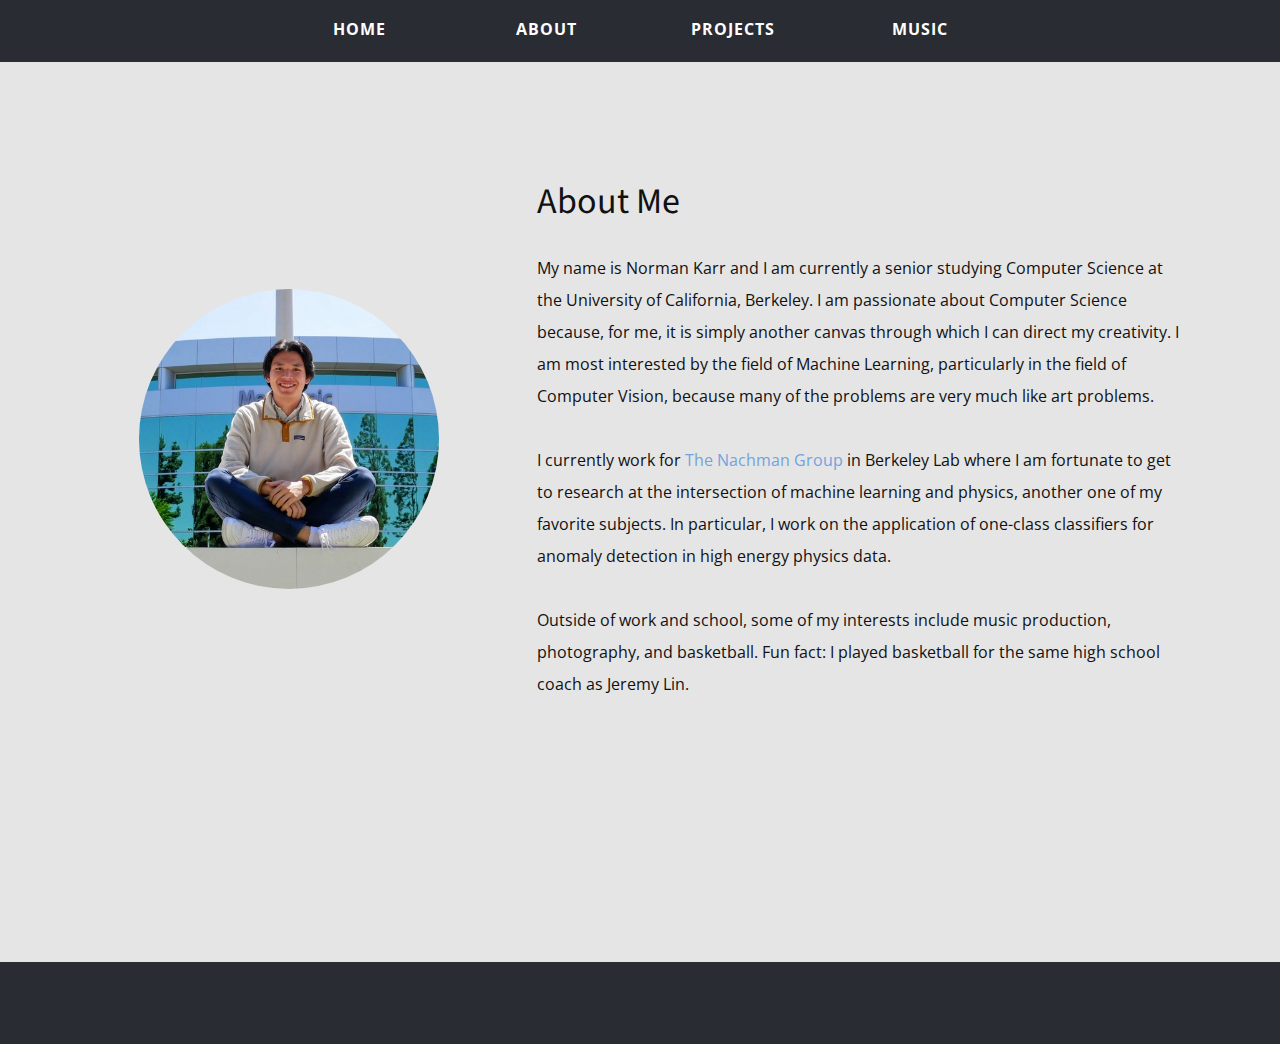
==== About.html @ 9c426d92 "moved about to a different page" ====
<!DOCTYPE html>
<html style="font-size: 16px;">
  <head>
    <meta name="viewport" content="width=device-width, initial-scale=1.0">
    <meta charset="utf-8">
    <meta name="keywords" content="">
    <meta name="description" content="">
    <meta name="page_type" content="np-template-header-footer-from-plugin">
    <title>About</title>
    <link rel="stylesheet" href="nicepage.css" media="screen">
<link rel="stylesheet" href="About.css" media="screen">
    <script class="u-script" type="text/javascript" src="jquery.js" defer=""></script>
    <script class="u-script" type="text/javascript" src="nicepage.js" defer=""></script>
    <meta name="generator" content="Nicepage 3.24.3, nicepage.com">
    <link id="u-theme-google-font" rel="stylesheet" href="https://fonts.googleapis.com/css?family=Source+Sans+Pro:200,200i,300,300i,400,400i,600,600i,700,700i,900,900i|Open+Sans:300,300i,400,400i,600,600i,700,700i,800,800i">
    
    
    <script type="application/ld+json">{
		"@context": "http://schema.org",
		"@type": "Organization",
		"name": "Site2"
}</script>
    <meta name="theme-color" content="#73a3de">
    <meta property="og:title" content="About">
    <meta property="og:description" content="">
    <meta property="og:type" content="website">
  </head>
  <body class="u-body"><header class="u-clearfix u-header u-palette-2-dark-3 u-sticky u-sticky-0620 u-header" id="sec-6b2a"><div class="u-align-left u-clearfix u-sheet u-valign-middle u-sheet-1">
        <div class="u-list u-list-1">
          <div class="u-repeater u-repeater-1">
            <div class="u-container-style u-custom-item u-list-item u-repeater-item">
              <div class="u-container-layout u-similar-container u-container-layout-1">
                <a href="../" data-page-id="56005958" class="u-border-none u-btn u-button-style u-custom-item u-hover-palette-2-dark-2 u-palette-2-dark-3 u-btn-1">Home</a>
              </div>
            </div>
            <div class="u-container-style u-custom-item u-list-item u-repeater-item">
              <div class="u-container-layout u-similar-container u-container-layout-2">
                <a href="About" data-page-id="15040500" class="u-border-none u-btn u-button-style u-custom-item u-hover-palette-2-dark-2 u-palette-2-dark-3 u-btn-2">About</a>
              </div>
            </div>
            <div class="u-container-style u-custom-item u-list-item u-repeater-item">
              <div class="u-container-layout u-similar-container u-container-layout-3">
                <a href="Projects" data-page-id="80072200" class="u-border-none u-btn u-button-style u-custom-item u-hover-palette-2-dark-2 u-palette-2-dark-3 u-btn-3">Projects</a>
              </div>
            </div>
            <div class="u-container-style u-custom-item u-list-item u-repeater-item">
              <div class="u-container-layout u-similar-container u-container-layout-4">
                <a href="Music" class="u-border-none u-btn u-button-style u-custom-item u-hover-palette-2-dark-2 u-palette-2-dark-3 u-btn-4">Music</a>
              </div>
            </div>
          </div>
        </div>
      </div></header> 
    <section class="u-clearfix u-grey-10 u-section-1" id="sec-dc16">
      <div class="u-clearfix u-sheet u-sheet-1">
        <div class="u-clearfix u-expanded-width u-gutter-0 u-layout-wrap u-layout-wrap-1">
          <div class="u-layout">
            <div class="u-layout-row">
              <div class="u-align-center u-container-style u-layout-cell u-left-cell u-size-23 u-layout-cell-1">
                <div class="u-container-layout u-valign-middle u-container-layout-1">
                  <div alt="" class="u-image u-image-circle u-image-1" src="" data-image-width="2878" data-image-height="865"></div>
                </div>
              </div>
              <div class="u-align-left u-container-style u-layout-cell u-right-cell u-size-37 u-layout-cell-2">
                <div class="u-container-layout u-valign-top-xs u-container-layout-2">
                  <h2 class="u-text u-text-default u-text-1">About Me</h2>
                  <p class="u-text u-text-2">My name is Norman Karr and I am currently a senior studying Computer Science at the University of California, Berkeley. I am passionate about Computer Science because, for me, it is simply another canvas through which I can direct my creativity. I am most interested by the field of Machine Learning, particularly in the field of Computer Vision, because many of the problems are very much like art problems.<br>
                    <br>I currently work for <a href="http://bnachman.web.cern.ch/bnachman/" class="u-active-none u-border-none u-btn u-button-link u-button-style u-hover-none u-none u-text-palette-1-base u-btn-1">The Nachman Group</a> in Berkeley Lab where I am fortunate to get to research at the intersection of machine learning and physics, another one of my favorite subjects. In particular, I work on the application of one-class classifiers for anomaly detection in high energy physics data.<br>
                    <br>Outside of work and school, some of my interests include music production, photography, and basketball. Fun fact: I played basketball for the same high school coach as Jeremy Lin.<br>
                  </p>
                </div>
              </div>
            </div>
          </div>
        </div>
      </div>
    </section>
    
    
    <footer class="u-clearfix u-footer u-palette-2-dark-3" id="sec-b583"><div class="u-clearfix u-sheet u-valign-middle u-sheet-1"></div></footer>
  </body>
</html>
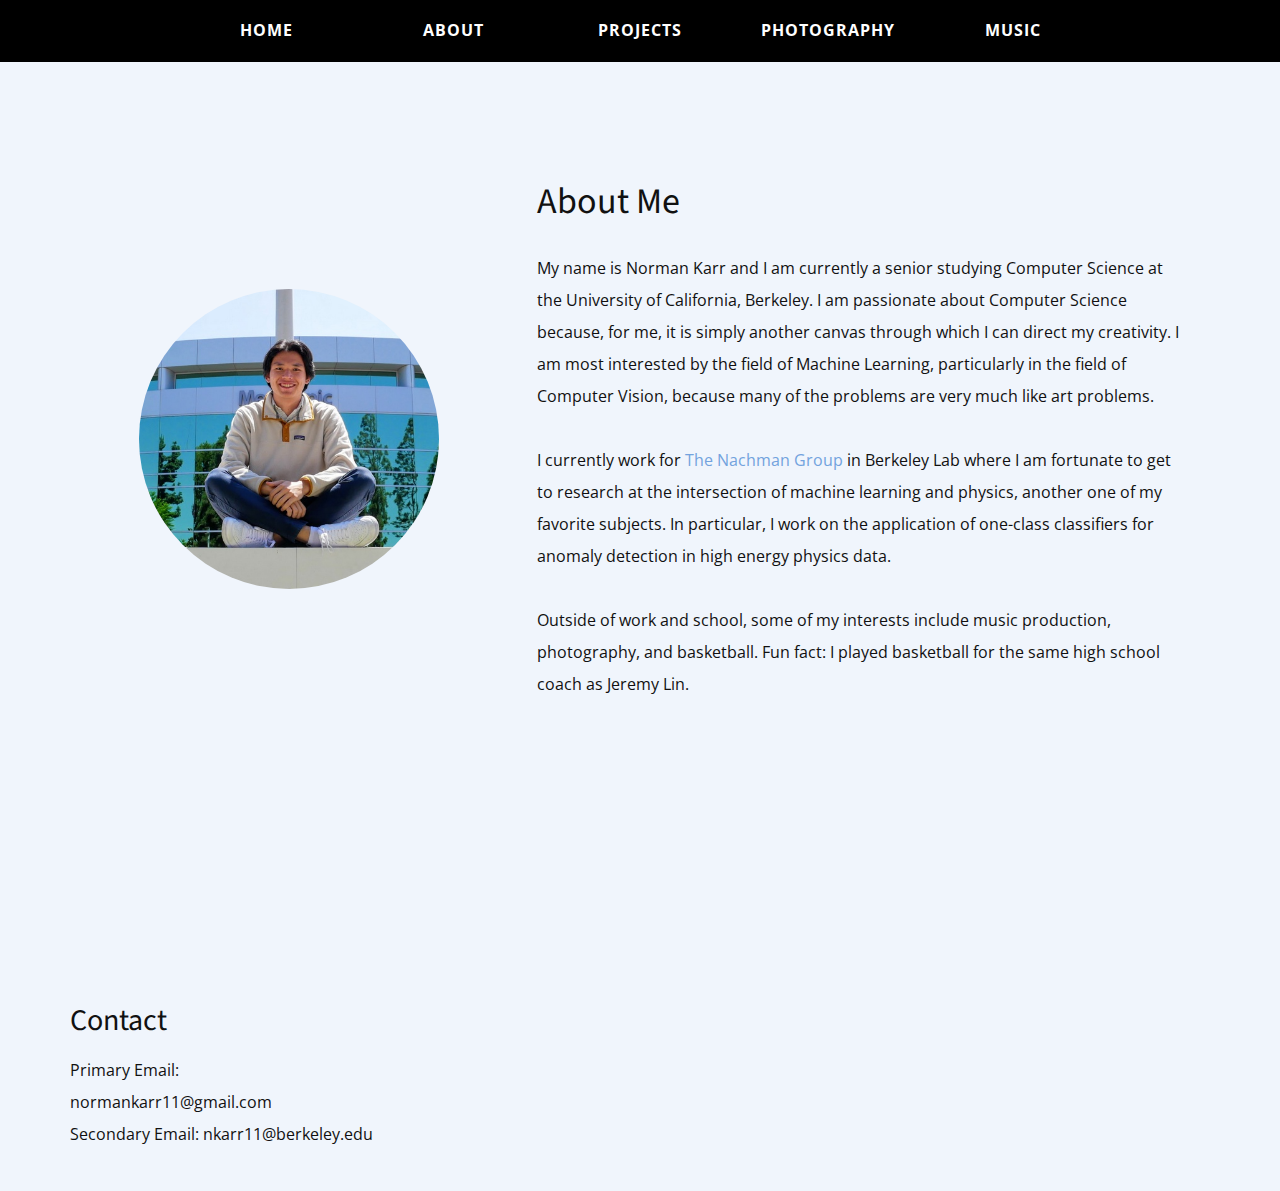
==== commit ad0b1699: "updated website bb" ====
--- a/About.html
+++ b/About.html
@@ -13,8 +13,9 @@
     <script class="u-script" type="text/javascript" src="nicepage.js" defer=""></script>
     <meta name="generator" content="Nicepage 3.24.3, nicepage.com">
     <link id="u-theme-google-font" rel="stylesheet" href="https://fonts.googleapis.com/css?family=Source+Sans+Pro:200,200i,300,300i,400,400i,600,600i,700,700i,900,900i|Open+Sans:300,300i,400,400i,600,600i,700,700i,800,800i">
-    
-    
+
+
+
     <script type="application/ld+json">{
 		"@context": "http://schema.org",
 		"@type": "Organization",
@@ -25,43 +26,48 @@
     <meta property="og:description" content="">
     <meta property="og:type" content="website">
   </head>
-  <body class="u-body"><header class="u-clearfix u-header u-palette-2-dark-3 u-sticky u-sticky-0620 u-header" id="sec-6b2a"><div class="u-align-left u-clearfix u-sheet u-valign-middle u-sheet-1">
+  <body class="u-body"><header class="u-black u-clearfix u-header u-sticky u-sticky-0620 u-header" id="sec-6b2a"><div class="u-align-left u-clearfix u-sheet u-valign-middle u-sheet-1">
         <div class="u-list u-list-1">
           <div class="u-repeater u-repeater-1">
             <div class="u-container-style u-custom-item u-list-item u-repeater-item">
-              <div class="u-container-layout u-similar-container u-container-layout-1">
-                <a href="../" data-page-id="56005958" class="u-border-none u-btn u-button-style u-custom-item u-hover-palette-2-dark-2 u-palette-2-dark-3 u-btn-1">Home</a>
+              <div class="u-container-layout u-similar-container u-valign-middle u-container-layout-1">
+                <a href="normankarr.com" class="u-black u-border-none u-btn u-button-style u-custom-item u-hover-grey-90 u-btn-1">Home</a>
               </div>
             </div>
             <div class="u-container-style u-custom-item u-list-item u-repeater-item">
-              <div class="u-container-layout u-similar-container u-container-layout-2">
-                <a href="About" data-page-id="15040500" class="u-border-none u-btn u-button-style u-custom-item u-hover-palette-2-dark-2 u-palette-2-dark-3 u-btn-2">About</a>
+              <div class="u-container-layout u-similar-container u-valign-middle u-container-layout-2">
+                <a href="normankarr.com/About" class="u-black u-border-none u-btn u-button-style u-custom-item u-hover-grey-90 u-btn-2">About</a>
               </div>
             </div>
             <div class="u-container-style u-custom-item u-list-item u-repeater-item">
-              <div class="u-container-layout u-similar-container u-container-layout-3">
-                <a href="Projects" data-page-id="80072200" class="u-border-none u-btn u-button-style u-custom-item u-hover-palette-2-dark-2 u-palette-2-dark-3 u-btn-3">Projects</a>
+              <div class="u-container-layout u-similar-container u-valign-middle u-container-layout-3">
+                <a href="normankarr.com/Projects" class="u-black u-border-none u-btn u-button-style u-custom-item u-hover-grey-90 u-btn-3">Projects</a>
               </div>
             </div>
             <div class="u-container-style u-custom-item u-list-item u-repeater-item">
-              <div class="u-container-layout u-similar-container u-container-layout-4">
-                <a href="Music" class="u-border-none u-btn u-button-style u-custom-item u-hover-palette-2-dark-2 u-palette-2-dark-3 u-btn-4">Music</a>
+              <div class="u-container-layout u-similar-container u-valign-middle u-container-layout-4">
+                <a href="normankarr.com/Photography" class="u-black u-border-none u-btn u-button-style u-custom-item u-hover-grey-90 u-btn-4">photography</a>
+              </div>
+            </div>
+            <div class="u-container-style u-custom-item u-list-item u-repeater-item">
+              <div class="u-container-layout u-similar-container u-valign-middle u-container-layout-5">
+                <a href="normankarr.com/Music" class="u-black u-border-none u-btn u-button-style u-custom-item u-hover-grey-90 u-btn-5">music</a>
               </div>
             </div>
           </div>
         </div>
-      </div></header> 
-    <section class="u-clearfix u-grey-10 u-section-1" id="sec-dc16">
+      </div></header>
+    <section class="u-clearfix u-palette-1-light-3 u-section-1" id="sec-dc16">
       <div class="u-clearfix u-sheet u-sheet-1">
         <div class="u-clearfix u-expanded-width u-gutter-0 u-layout-wrap u-layout-wrap-1">
           <div class="u-layout">
             <div class="u-layout-row">
-              <div class="u-align-center u-container-style u-layout-cell u-left-cell u-size-23 u-layout-cell-1">
+              <div class="u-align-center u-container-style u-layout-cell u-left-cell u-shape-rectangle u-size-23 u-layout-cell-1">
                 <div class="u-container-layout u-valign-middle u-container-layout-1">
                   <div alt="" class="u-image u-image-circle u-image-1" src="" data-image-width="2878" data-image-height="865"></div>
                 </div>
               </div>
-              <div class="u-align-left u-container-style u-layout-cell u-right-cell u-size-37 u-layout-cell-2">
+              <div class="u-align-left u-container-style u-layout-cell u-right-cell u-shape-rectangle u-size-37 u-layout-cell-2">
                 <div class="u-container-layout u-valign-top-xs u-container-layout-2">
                   <h2 class="u-text u-text-default u-text-1">About Me</h2>
                   <p class="u-text u-text-2">My name is Norman Karr and I am currently a senior studying Computer Science at the University of California, Berkeley. I am passionate about Computer Science because, for me, it is simply another canvas through which I can direct my creativity. I am most interested by the field of Machine Learning, particularly in the field of Computer Vision, because many of the problems are very much like art problems.<br>
@@ -75,8 +81,13 @@
         </div>
       </div>
     </section>
-    
-    
-    <footer class="u-clearfix u-footer u-palette-2-dark-3" id="sec-b583"><div class="u-clearfix u-sheet u-valign-middle u-sheet-1"></div></footer>
+    <section class="u-clearfix u-palette-1-light-3 u-section-2" id="sec-3453">
+      <div class="u-clearfix u-sheet u-valign-middle u-sheet-1">
+        <h3 class="u-text u-text-default u-text-1">Contact<br>
+        </h3>
+        <p class="u-text u-text-2"> Primary Email: normankarr11@gmail.com<br>Secondary Email: nkarr11@berkeley.edu
+        </p>
+      </div>
+    </section>
   </body>
-</html>+</html>
--- a/nicepage.css
+++ b/nicepage.css
@@ -20144,12 +20144,12 @@
 .u-container-layout.u-color-1-dark-2:before,
 .u-table-alt-color-1-dark-2 tr:nth-child(even) {
   color: #ffffff;
-  background-color: #555d66;
+  background-color: #4c5a6c;
 }
 .u-button-style.u-color-1-dark-2,
 .u-button-style.u-color-1-dark-2[class*="u-border-"] {
   color: #ffffff !important;
-  background-color: #555d66 !important;
+  background-color: #4c5a6c !important;
 }
 .u-button-style.u-color-1-dark-2:hover,
 .u-button-style.u-color-1-dark-2[class*="u-border-"]:hover,
@@ -20162,7 +20162,7 @@
 li.active > .u-button-style.u-button-style.u-color-1-dark-2,
 li.active > .u-button-style.u-button-style.u-color-1-dark-2[class*="u-border-"] {
   color: #ffffff !important;
-  background-color: #4d545c !important;
+  background-color: #445161 !important;
 }
 .u-hover-color-1-dark-2:hover,
 .u-hover-color-1-dark-2[class*="u-border-"]:hover,
@@ -20185,10 +20185,10 @@
 li.active > a.u-button-style.u-button-style.u-active-color-1-dark-2,
 li.active > a.u-button-style.u-button-style.u-active-color-1-dark-2[class*="u-border-"] {
   color: #ffffff !important;
-  background-color: #555d66 !important;
+  background-color: #4c5a6c !important;
 }
 a.u-link.u-hover-color-1-dark-2:hover {
-  color: #555d66 !important;
+  color: #4c5a6c !important;
 }
 .u-color-1-dark-1,
 .u-body.u-color-1-dark-1,
@@ -20196,12 +20196,12 @@
 .u-container-layout.u-color-1-dark-1:before,
 .u-table-alt-color-1-dark-1 tr:nth-child(even) {
   color: #ffffff;
-  background-color: #858e99;
+  background-color: #6582a5;
 }
 .u-button-style.u-color-1-dark-1,
 .u-button-style.u-color-1-dark-1[class*="u-border-"] {
   color: #ffffff !important;
-  background-color: #858e99 !important;
+  background-color: #6582a5 !important;
 }
 .u-button-style.u-color-1-dark-1:hover,
 .u-button-style.u-color-1-dark-1[class*="u-border-"]:hover,
@@ -20214,7 +20214,7 @@
 li.active > .u-button-style.u-button-style.u-color-1-dark-1,
 li.active > .u-button-style.u-button-style.u-color-1-dark-1[class*="u-border-"] {
   color: #ffffff !important;
-  background-color: #75808c !important;
+  background-color: #587597 !important;
 }
 .u-hover-color-1-dark-1:hover,
 .u-hover-color-1-dark-1[class*="u-border-"]:hover,
@@ -20237,23 +20237,23 @@
 li.active > a.u-button-style.u-button-style.u-active-color-1-dark-1,
 li.active > a.u-button-style.u-button-style.u-active-color-1-dark-1[class*="u-border-"] {
   color: #ffffff !important;
-  background-color: #858e99 !important;
+  background-color: #6582a5 !important;
 }
 a.u-link.u-hover-color-1-dark-1:hover {
-  color: #858e99 !important;
+  color: #6582a5 !important;
 }
 .u-color-1,
 .u-body.u-color-1,
 .u-container-style.u-color-1:before,
 .u-container-layout.u-color-1:before,
 .u-table-alt-color-1 tr:nth-child(even) {
-  color: #111111;
-  background-color: #b8c1cc;
+  color: #ffffff;
+  background-color: #73a3de;
 }
 .u-button-style.u-color-1,
 .u-button-style.u-color-1[class*="u-border-"] {
-  color: #111111 !important;
-  background-color: #b8c1cc !important;
+  color: #ffffff !important;
+  background-color: #73a3de !important;
 }
 .u-button-style.u-color-1:hover,
 .u-button-style.u-color-1[class*="u-border-"]:hover,
@@ -20265,8 +20265,8 @@
 .u-button-style.u-button-style.u-color-1[class*="u-border-"].active,
 li.active > .u-button-style.u-button-style.u-color-1,
 li.active > .u-button-style.u-button-style.u-color-1[class*="u-border-"] {
-  color: #111111 !important;
-  background-color: #a1adbc !important;
+  color: #ffffff !important;
+  background-color: #5891d8 !important;
 }
 .u-hover-color-1:hover,
 .u-hover-color-1[class*="u-border-"]:hover,
@@ -20288,24 +20288,24 @@
 a.u-button-style.u-button-style.active > .u-active-color-1[class*="u-border-"],
 li.active > a.u-button-style.u-button-style.u-active-color-1,
 li.active > a.u-button-style.u-button-style.u-active-color-1[class*="u-border-"] {
-  color: #111111 !important;
-  background-color: #b8c1cc !important;
+  color: #ffffff !important;
+  background-color: #73a3de !important;
 }
 a.u-link.u-hover-color-1:hover {
-  color: #b8c1cc !important;
+  color: #73a3de !important;
 }
 .u-color-1-light-1,
 .u-body.u-color-1-light-1,
 .u-container-style.u-color-1-light-1:before,
 .u-container-layout.u-color-1-light-1:before,
 .u-table-alt-color-1-light-1 tr:nth-child(even) {
-  color: #111111;
-  background-color: #ccd3db;
+  color: #ffffff;
+  background-color: #9abde8;
 }
 .u-button-style.u-color-1-light-1,
 .u-button-style.u-color-1-light-1[class*="u-border-"] {
-  color: #111111 !important;
-  background-color: #ccd3db !important;
+  color: #ffffff !important;
+  background-color: #9abde8 !important;
 }
 .u-button-style.u-color-1-light-1:hover,
 .u-button-style.u-color-1-light-1[class*="u-border-"]:hover,
@@ -20317,8 +20317,8 @@
 .u-button-style.u-button-style.u-color-1-light-1[class*="u-border-"].active,
 li.active > .u-button-style.u-button-style.u-color-1-light-1,
 li.active > .u-button-style.u-button-style.u-color-1-light-1[class*="u-border-"] {
-  color: #111111 !important;
-  background-color: #b3bec9 !important;
+  color: #ffffff !important;
+  background-color: #7ba8e1 !important;
 }
 .u-hover-color-1-light-1:hover,
 .u-hover-color-1-light-1[class*="u-border-"]:hover,
@@ -20340,11 +20340,11 @@
 a.u-button-style.u-button-style.active > .u-active-color-1-light-1[class*="u-border-"],
 li.active > a.u-button-style.u-button-style.u-active-color-1-light-1,
 li.active > a.u-button-style.u-button-style.u-active-color-1-light-1[class*="u-border-"] {
-  color: #111111 !important;
-  background-color: #ccd3db !important;
+  color: #ffffff !important;
+  background-color: #9abde8 !important;
 }
 a.u-link.u-hover-color-1-light-1:hover {
-  color: #ccd3db !important;
+  color: #9abde8 !important;
 }
 .u-color-1-light-2,
 .u-body.u-color-1-light-2,
@@ -20352,12 +20352,12 @@
 .u-container-layout.u-color-1-light-2:before,
 .u-table-alt-color-1-light-2 tr:nth-child(even) {
   color: #111111;
-  background-color: #e0e5eb;
+  background-color: #c3d8f2;
 }
 .u-button-style.u-color-1-light-2,
 .u-button-style.u-color-1-light-2[class*="u-border-"] {
   color: #111111 !important;
-  background-color: #e0e5eb !important;
+  background-color: #c3d8f2 !important;
 }
 .u-button-style.u-color-1-light-2:hover,
 .u-button-style.u-color-1-light-2[class*="u-border-"]:hover,
@@ -20370,7 +20370,7 @@
 li.active > .u-button-style.u-button-style.u-color-1-light-2,
 li.active > .u-button-style.u-button-style.u-color-1-light-2[class*="u-border-"] {
   color: #111111 !important;
-  background-color: #c4ced9 !important;
+  background-color: #9fc1ea !important;
 }
 .u-hover-color-1-light-2:hover,
 .u-hover-color-1-light-2[class*="u-border-"]:hover,
@@ -20393,10 +20393,10 @@
 li.active > a.u-button-style.u-button-style.u-active-color-1-light-2,
 li.active > a.u-button-style.u-button-style.u-active-color-1-light-2[class*="u-border-"] {
   color: #111111 !important;
-  background-color: #e0e5eb !important;
+  background-color: #c3d8f2 !important;
 }
 a.u-link.u-hover-color-1-light-2:hover {
-  color: #e0e5eb !important;
+  color: #c3d8f2 !important;
 }
 .u-color-1-light-3,
 .u-body.u-color-1-light-3,
@@ -20404,12 +20404,12 @@
 .u-container-layout.u-color-1-light-3:before,
 .u-table-alt-color-1-light-3 tr:nth-child(even) {
   color: #111111;
-  background-color: #f5f7fa;
+  background-color: #f0f5fc;
 }
 .u-button-style.u-color-1-light-3,
 .u-button-style.u-color-1-light-3[class*="u-border-"] {
   color: #111111 !important;
-  background-color: #f5f7fa !important;
+  background-color: #f0f5fc !important;
 }
 .u-button-style.u-color-1-light-3:hover,
 .u-button-style.u-color-1-light-3[class*="u-border-"]:hover,
@@ -20422,7 +20422,7 @@
 li.active > .u-button-style.u-button-style.u-color-1-light-3,
 li.active > .u-button-style.u-button-style.u-color-1-light-3[class*="u-border-"] {
   color: #111111 !important;
-  background-color: #d4dde9 !important;
+  background-color: #c7daf4 !important;
 }
 .u-hover-color-1-light-3:hover,
 .u-hover-color-1-light-3[class*="u-border-"]:hover,
@@ -20445,23 +20445,23 @@
 li.active > a.u-button-style.u-button-style.u-active-color-1-light-3,
 li.active > a.u-button-style.u-button-style.u-active-color-1-light-3[class*="u-border-"] {
   color: #111111 !important;
-  background-color: #f5f7fa !important;
+  background-color: #f0f5fc !important;
 }
 a.u-link.u-hover-color-1-light-3:hover {
-  color: #f5f7fa !important;
+  color: #f0f5fc !important;
 }
 .u-color-1-base,
 .u-body.u-color-1-base,
 .u-container-style.u-color-1-base:before,
 .u-container-layout.u-color-1-base:before,
 .u-table-alt-color-1-base tr:nth-child(even) {
-  color: #111111;
-  background-color: #b8c1cc;
+  color: #ffffff;
+  background-color: #73a3de;
 }
 .u-button-style.u-color-1-base,
 .u-button-style.u-color-1-base[class*="u-border-"] {
-  color: #111111 !important;
-  background-color: #b8c1cc !important;
+  color: #ffffff !important;
+  background-color: #73a3de !important;
 }
 .u-button-style.u-color-1-base:hover,
 .u-button-style.u-color-1-base[class*="u-border-"]:hover,
@@ -20473,8 +20473,8 @@
 .u-button-style.u-button-style.u-color-1-base[class*="u-border-"].active,
 li.active > .u-button-style.u-button-style.u-color-1-base,
 li.active > .u-button-style.u-button-style.u-color-1-base[class*="u-border-"] {
-  color: #111111 !important;
-  background-color: #a1adbc !important;
+  color: #ffffff !important;
+  background-color: #5891d8 !important;
 }
 .u-hover-color-1-base:hover,
 .u-hover-color-1-base[class*="u-border-"]:hover,
@@ -20496,11 +20496,11 @@
 a.u-button-style.u-button-style.active > .u-active-color-1-base[class*="u-border-"],
 li.active > a.u-button-style.u-button-style.u-active-color-1-base,
 li.active > a.u-button-style.u-button-style.u-active-color-1-base[class*="u-border-"] {
-  color: #111111 !important;
-  background-color: #b8c1cc !important;
+  color: #ffffff !important;
+  background-color: #73a3de !important;
 }
 a.u-link.u-hover-color-1-base:hover {
-  color: #b8c1cc !important;
+  color: #73a3de !important;
 }
 .u-color-2-dark-3,
 .u-body.u-color-2-dark-3,
@@ -20560,12 +20560,12 @@
 .u-container-layout.u-color-2-dark-2:before,
 .u-table-alt-color-2-dark-2 tr:nth-child(even) {
   color: #ffffff;
-  background-color: #4c5a6c;
+  background-color: #3e4a59;
 }
 .u-button-style.u-color-2-dark-2,
 .u-button-style.u-color-2-dark-2[class*="u-border-"] {
   color: #ffffff !important;
-  background-color: #4c5a6c !important;
+  background-color: #3e4a59 !important;
 }
 .u-button-style.u-color-2-dark-2:hover,
 .u-button-style.u-color-2-dark-2[class*="u-border-"]:hover,
@@ -20578,7 +20578,7 @@
 li.active > .u-button-style.u-button-style.u-color-2-dark-2,
 li.active > .u-button-style.u-button-style.u-color-2-dark-2[class*="u-border-"] {
   color: #ffffff !important;
-  background-color: #445161 !important;
+  background-color: #384350 !important;
 }
 .u-hover-color-2-dark-2:hover,
 .u-hover-color-2-dark-2[class*="u-border-"]:hover,
@@ -20601,10 +20601,10 @@
 li.active > a.u-button-style.u-button-style.u-active-color-2-dark-2,
 li.active > a.u-button-style.u-button-style.u-active-color-2-dark-2[class*="u-border-"] {
   color: #ffffff !important;
-  background-color: #4c5a6c !important;
+  background-color: #3e4a59 !important;
 }
 a.u-link.u-hover-color-2-dark-2:hover {
-  color: #4c5a6c !important;
+  color: #3e4a59 !important;
 }
 .u-color-2-dark-1,
 .u-body.u-color-2-dark-1,
@@ -20612,12 +20612,12 @@
 .u-container-layout.u-color-2-dark-1:before,
 .u-table-alt-color-2-dark-1 tr:nth-child(even) {
   color: #ffffff;
-  background-color: #6582a5;
+  background-color: #4c637f;
 }
 .u-button-style.u-color-2-dark-1,
 .u-button-style.u-color-2-dark-1[class*="u-border-"] {
   color: #ffffff !important;
-  background-color: #6582a5 !important;
+  background-color: #4c637f !important;
 }
 .u-button-style.u-color-2-dark-1:hover,
 .u-button-style.u-color-2-dark-1[class*="u-border-"]:hover,
@@ -20630,7 +20630,7 @@
 li.active > .u-button-style.u-button-style.u-color-2-dark-1,
 li.active > .u-button-style.u-button-style.u-color-2-dark-1[class*="u-border-"] {
   color: #ffffff !important;
-  background-color: #587597 !important;
+  background-color: #445972 !important;
 }
 .u-hover-color-2-dark-1:hover,
 .u-hover-color-2-dark-1[class*="u-border-"]:hover,
@@ -20653,10 +20653,10 @@
 li.active > a.u-button-style.u-button-style.u-active-color-2-dark-1,
 li.active > a.u-button-style.u-button-style.u-active-color-2-dark-1[class*="u-border-"] {
   color: #ffffff !important;
-  background-color: #6582a5 !important;
+  background-color: #4c637f !important;
 }
 a.u-link.u-hover-color-2-dark-1:hover {
-  color: #6582a5 !important;
+  color: #4c637f !important;
 }
 .u-color-2,
 .u-body.u-color-2,
@@ -20664,12 +20664,12 @@
 .u-container-layout.u-color-2:before,
 .u-table-alt-color-2 tr:nth-child(even) {
   color: #ffffff;
-  background-color: #73a3de;
+  background-color: #85a0c1;
 }
 .u-button-style.u-color-2,
 .u-button-style.u-color-2[class*="u-border-"] {
   color: #ffffff !important;
-  background-color: #73a3de !important;
+  background-color: #85a0c1 !important;
 }
 .u-button-style.u-color-2:hover,
 .u-button-style.u-color-2[class*="u-border-"]:hover,
@@ -20682,7 +20682,7 @@
 li.active > .u-button-style.u-button-style.u-color-2,
 li.active > .u-button-style.u-button-style.u-color-2[class*="u-border-"] {
   color: #ffffff !important;
-  background-color: #5891d8 !important;
+  background-color: #6f8fb6 !important;
 }
 .u-hover-color-2:hover,
 .u-hover-color-2[class*="u-border-"]:hover,
@@ -20705,10 +20705,10 @@
 li.active > a.u-button-style.u-button-style.u-active-color-2,
 li.active > a.u-button-style.u-button-style.u-active-color-2[class*="u-border-"] {
   color: #ffffff !important;
-  background-color: #73a3de !important;
+  background-color: #85a0c1 !important;
 }
 a.u-link.u-hover-color-2:hover {
-  color: #73a3de !important;
+  color: #85a0c1 !important;
 }
 .u-color-2-light-1,
 .u-body.u-color-2-light-1,
@@ -20716,12 +20716,12 @@
 .u-container-layout.u-color-2-light-1:before,
 .u-table-alt-color-2-light-1 tr:nth-child(even) {
   color: #ffffff;
-  background-color: #9abde8;
+  background-color: #a6bbd4;
 }
 .u-button-style.u-color-2-light-1,
 .u-button-style.u-color-2-light-1[class*="u-border-"] {
   color: #ffffff !important;
-  background-color: #9abde8 !important;
+  background-color: #a6bbd4 !important;
 }
 .u-button-style.u-color-2-light-1:hover,
 .u-button-style.u-color-2-light-1[class*="u-border-"]:hover,
@@ -20734,7 +20734,7 @@
 li.active > .u-button-style.u-button-style.u-color-2-light-1,
 li.active > .u-button-style.u-button-style.u-color-2-light-1[class*="u-border-"] {
   color: #ffffff !important;
-  background-color: #7ba8e1 !important;
+  background-color: #8da8c8 !important;
 }
 .u-hover-color-2-light-1:hover,
 .u-hover-color-2-light-1[class*="u-border-"]:hover,
@@ -20757,10 +20757,10 @@
 li.active > a.u-button-style.u-button-style.u-active-color-2-light-1,
 li.active > a.u-button-style.u-button-style.u-active-color-2-light-1[class*="u-border-"] {
   color: #ffffff !important;
-  background-color: #9abde8 !important;
+  background-color: #a6bbd4 !important;
 }
 a.u-link.u-hover-color-2-light-1:hover {
-  color: #9abde8 !important;
+  color: #a6bbd4 !important;
 }
 .u-color-2-light-2,
 .u-body.u-color-2-light-2,
@@ -20768,12 +20768,12 @@
 .u-container-layout.u-color-2-light-2:before,
 .u-table-alt-color-2-light-2 tr:nth-child(even) {
   color: #111111;
-  background-color: #c3d8f2;
+  background-color: #cad7e6;
 }
 .u-button-style.u-color-2-light-2,
 .u-button-style.u-color-2-light-2[class*="u-border-"] {
   color: #111111 !important;
-  background-color: #c3d8f2 !important;
+  background-color: #cad7e6 !important;
 }
 .u-button-style.u-color-2-light-2:hover,
 .u-button-style.u-color-2-light-2[class*="u-border-"]:hover,
@@ -20786,7 +20786,7 @@
 li.active > .u-button-style.u-button-style.u-color-2-light-2,
 li.active > .u-button-style.u-button-style.u-color-2-light-2[class*="u-border-"] {
   color: #111111 !important;
-  background-color: #9fc1ea !important;
+  background-color: #adc1d8 !important;
 }
 .u-hover-color-2-light-2:hover,
 .u-hover-color-2-light-2[class*="u-border-"]:hover,
@@ -20809,10 +20809,10 @@
 li.active > a.u-button-style.u-button-style.u-active-color-2-light-2,
 li.active > a.u-button-style.u-button-style.u-active-color-2-light-2[class*="u-border-"] {
   color: #111111 !important;
-  background-color: #c3d8f2 !important;
+  background-color: #cad7e6 !important;
 }
 a.u-link.u-hover-color-2-light-2:hover {
-  color: #c3d8f2 !important;
+  color: #cad7e6 !important;
 }
 .u-color-2-light-3,
 .u-body.u-color-2-light-3,
@@ -20820,12 +20820,12 @@
 .u-container-layout.u-color-2-light-3:before,
 .u-table-alt-color-2-light-3 tr:nth-child(even) {
   color: #111111;
-  background-color: #f0f5fc;
+  background-color: #f1f5f9;
 }
 .u-button-style.u-color-2-light-3,
 .u-button-style.u-color-2-light-3[class*="u-border-"] {
   color: #111111 !important;
-  background-color: #f0f5fc !important;
+  background-color: #f1f5f9 !important;
 }
 .u-button-style.u-color-2-light-3:hover,
 .u-button-style.u-color-2-light-3[class*="u-border-"]:hover,
@@ -20838,7 +20838,7 @@
 li.active > .u-button-style.u-button-style.u-color-2-light-3,
 li.active > .u-button-style.u-button-style.u-color-2-light-3[class*="u-border-"] {
   color: #111111 !important;
-  background-color: #c7daf4 !important;
+  background-color: #cfddea !important;
 }
 .u-hover-color-2-light-3:hover,
 .u-hover-color-2-light-3[class*="u-border-"]:hover,
@@ -20861,10 +20861,10 @@
 li.active > a.u-button-style.u-button-style.u-active-color-2-light-3,
 li.active > a.u-button-style.u-button-style.u-active-color-2-light-3[class*="u-border-"] {
   color: #111111 !important;
-  background-color: #f0f5fc !important;
+  background-color: #f1f5f9 !important;
 }
 a.u-link.u-hover-color-2-light-3:hover {
-  color: #f0f5fc !important;
+  color: #f1f5f9 !important;
 }
 .u-color-2-base,
 .u-body.u-color-2-base,
@@ -20872,12 +20872,12 @@
 .u-container-layout.u-color-2-base:before,
 .u-table-alt-color-2-base tr:nth-child(even) {
   color: #ffffff;
-  background-color: #73a3de;
+  background-color: #4c637f;
 }
 .u-button-style.u-color-2-base,
 .u-button-style.u-color-2-base[class*="u-border-"] {
   color: #ffffff !important;
-  background-color: #73a3de !important;
+  background-color: #4c637f !important;
 }
 .u-button-style.u-color-2-base:hover,
 .u-button-style.u-color-2-base[class*="u-border-"]:hover,
@@ -20890,7 +20890,7 @@
 li.active > .u-button-style.u-button-style.u-color-2-base,
 li.active > .u-button-style.u-button-style.u-color-2-base[class*="u-border-"] {
   color: #ffffff !important;
-  background-color: #5891d8 !important;
+  background-color: #445972 !important;
 }
 .u-hover-color-2-base:hover,
 .u-hover-color-2-base[class*="u-border-"]:hover,
@@ -20913,10 +20913,10 @@
 li.active > a.u-button-style.u-button-style.u-active-color-2-base,
 li.active > a.u-button-style.u-button-style.u-active-color-2-base[class*="u-border-"] {
   color: #ffffff !important;
-  background-color: #73a3de !important;
+  background-color: #4c637f !important;
 }
 a.u-link.u-hover-color-2-base:hover {
-  color: #73a3de !important;
+  color: #4c637f !important;
 }
 .u-color-3-dark-3,
 .u-body.u-color-3-dark-3,
@@ -20924,12 +20924,12 @@
 .u-container-layout.u-color-3-dark-3:before,
 .u-table-alt-color-3-dark-3 tr:nth-child(even) {
   color: #ffffff;
-  background-color: #292d33;
+  background-color: #293331;
 }
 .u-button-style.u-color-3-dark-3,
 .u-button-style.u-color-3-dark-3[class*="u-border-"] {
   color: #ffffff !important;
-  background-color: #292d33 !important;
+  background-color: #293331 !important;
 }
 .u-button-style.u-color-3-dark-3:hover,
 .u-button-style.u-color-3-dark-3[class*="u-border-"]:hover,
@@ -20942,7 +20942,7 @@
 li.active > .u-button-style.u-button-style.u-color-3-dark-3,
 li.active > .u-button-style.u-button-style.u-color-3-dark-3[class*="u-border-"] {
   color: #ffffff !important;
-  background-color: #25292e !important;
+  background-color: #252e2c !important;
 }
 .u-hover-color-3-dark-3:hover,
 .u-hover-color-3-dark-3[class*="u-border-"]:hover,
@@ -20965,10 +20965,10 @@
 li.active > a.u-button-style.u-button-style.u-active-color-3-dark-3,
 li.active > a.u-button-style.u-button-style.u-active-color-3-dark-3[class*="u-border-"] {
   color: #ffffff !important;
-  background-color: #292d33 !important;
+  background-color: #293331 !important;
 }
 a.u-link.u-hover-color-3-dark-3:hover {
-  color: #292d33 !important;
+  color: #293331 !important;
 }
 .u-color-3-dark-2,
 .u-body.u-color-3-dark-2,
@@ -20976,12 +20976,12 @@
 .u-container-layout.u-color-3-dark-2:before,
 .u-table-alt-color-3-dark-2 tr:nth-child(even) {
   color: #ffffff;
-  background-color: #3e4a59;
+  background-color: #4d655f;
 }
 .u-button-style.u-color-3-dark-2,
 .u-button-style.u-color-3-dark-2[class*="u-border-"] {
   color: #ffffff !important;
-  background-color: #3e4a59 !important;
+  background-color: #4d655f !important;
 }
 .u-button-style.u-color-3-dark-2:hover,
 .u-button-style.u-color-3-dark-2[class*="u-border-"]:hover,
@@ -20994,7 +20994,7 @@
 li.active > .u-button-style.u-button-style.u-color-3-dark-2,
 li.active > .u-button-style.u-button-style.u-color-3-dark-2[class*="u-border-"] {
   color: #ffffff !important;
-  background-color: #384350 !important;
+  background-color: #455b56 !important;
 }
 .u-hover-color-3-dark-2:hover,
 .u-hover-color-3-dark-2[class*="u-border-"]:hover,
@@ -21017,10 +21017,10 @@
 li.active > a.u-button-style.u-button-style.u-active-color-3-dark-2,
 li.active > a.u-button-style.u-button-style.u-active-color-3-dark-2[class*="u-border-"] {
   color: #ffffff !important;
-  background-color: #3e4a59 !important;
+  background-color: #4d655f !important;
 }
 a.u-link.u-hover-color-3-dark-2:hover {
-  color: #3e4a59 !important;
+  color: #4d655f !important;
 }
 .u-color-3-dark-1,
 .u-body.u-color-3-dark-1,
@@ -21028,12 +21028,12 @@
 .u-container-layout.u-color-3-dark-1:before,
 .u-table-alt-color-3-dark-1 tr:nth-child(even) {
   color: #ffffff;
-  background-color: #4c637f;
+  background-color: #6e978d;
 }
 .u-button-style.u-color-3-dark-1,
 .u-button-style.u-color-3-dark-1[class*="u-border-"] {
   color: #ffffff !important;
-  background-color: #4c637f !important;
+  background-color: #6e978d !important;
 }
 .u-button-style.u-color-3-dark-1:hover,
 .u-button-style.u-color-3-dark-1[class*="u-border-"]:hover,
@@ -21046,7 +21046,7 @@
 li.active > .u-button-style.u-button-style.u-color-3-dark-1,
 li.active > .u-button-style.u-button-style.u-color-3-dark-1[class*="u-border-"] {
   color: #ffffff !important;
-  background-color: #445972 !important;
+  background-color: #62897f !important;
 }
 .u-hover-color-3-dark-1:hover,
 .u-hover-color-3-dark-1[class*="u-border-"]:hover,
@@ -21069,23 +21069,23 @@
 li.active > a.u-button-style.u-button-style.u-active-color-3-dark-1,
 li.active > a.u-button-style.u-button-style.u-active-color-3-dark-1[class*="u-border-"] {
   color: #ffffff !important;
-  background-color: #4c637f !important;
+  background-color: #6e978d !important;
 }
 a.u-link.u-hover-color-3-dark-1:hover {
-  color: #4c637f !important;
+  color: #6e978d !important;
 }
 .u-color-3,
 .u-body.u-color-3,
 .u-container-style.u-color-3:before,
 .u-container-layout.u-color-3:before,
 .u-table-alt-color-3 tr:nth-child(even) {
-  color: #ffffff;
-  background-color: #85a0c1;
+  color: #111111;
+  background-color: #8bc9ba;
 }
 .u-button-style.u-color-3,
 .u-button-style.u-color-3[class*="u-border-"] {
-  color: #ffffff !important;
-  background-color: #85a0c1 !important;
+  color: #111111 !important;
+  background-color: #8bc9ba !important;
 }
 .u-button-style.u-color-3:hover,
 .u-button-style.u-color-3[class*="u-border-"]:hover,
@@ -21097,8 +21097,8 @@
 .u-button-style.u-button-style.u-color-3[class*="u-border-"].active,
 li.active > .u-button-style.u-button-style.u-color-3,
 li.active > .u-button-style.u-button-style.u-color-3[class*="u-border-"] {
-  color: #ffffff !important;
-  background-color: #6f8fb6 !important;
+  color: #111111 !important;
+  background-color: #74beac !important;
 }
 .u-hover-color-3:hover,
 .u-hover-color-3[class*="u-border-"]:hover,
@@ -21120,24 +21120,24 @@
 a.u-button-style.u-button-style.active > .u-active-color-3[class*="u-border-"],
 li.active > a.u-button-style.u-button-style.u-active-color-3,
 li.active > a.u-button-style.u-button-style.u-active-color-3[class*="u-border-"] {
-  color: #ffffff !important;
-  background-color: #85a0c1 !important;
+  color: #111111 !important;
+  background-color: #8bc9ba !important;
 }
 a.u-link.u-hover-color-3:hover {
-  color: #85a0c1 !important;
+  color: #8bc9ba !important;
 }
 .u-color-3-light-1,
 .u-body.u-color-3-light-1,
 .u-container-style.u-color-3-light-1:before,
 .u-container-layout.u-color-3-light-1:before,
 .u-table-alt-color-3-light-1 tr:nth-child(even) {
-  color: #ffffff;
-  background-color: #a6bbd4;
+  color: #111111;
+  background-color: #aad9ce;
 }
 .u-button-style.u-color-3-light-1,
 .u-button-style.u-color-3-light-1[class*="u-border-"] {
-  color: #ffffff !important;
-  background-color: #a6bbd4 !important;
+  color: #111111 !important;
+  background-color: #aad9ce !important;
 }
 .u-button-style.u-color-3-light-1:hover,
 .u-button-style.u-color-3-light-1[class*="u-border-"]:hover,
@@ -21149,8 +21149,8 @@
 .u-button-style.u-button-style.u-color-3-light-1[class*="u-border-"].active,
 li.active > .u-button-style.u-button-style.u-color-3-light-1,
 li.active > .u-button-style.u-button-style.u-color-3-light-1[class*="u-border-"] {
-  color: #ffffff !important;
-  background-color: #8da8c8 !important;
+  color: #111111 !important;
+  background-color: #8fcdbf !important;
 }
 .u-hover-color-3-light-1:hover,
 .u-hover-color-3-light-1[class*="u-border-"]:hover,
@@ -21172,11 +21172,11 @@
 a.u-button-style.u-button-style.active > .u-active-color-3-light-1[class*="u-border-"],
 li.active > a.u-button-style.u-button-style.u-active-color-3-light-1,
 li.active > a.u-button-style.u-button-style.u-active-color-3-light-1[class*="u-border-"] {
-  color: #ffffff !important;
-  background-color: #a6bbd4 !important;
+  color: #111111 !important;
+  background-color: #aad9ce !important;
 }
 a.u-link.u-hover-color-3-light-1:hover {
-  color: #a6bbd4 !important;
+  color: #aad9ce !important;
 }
 .u-color-3-light-2,
 .u-body.u-color-3-light-2,
@@ -21184,12 +21184,12 @@
 .u-container-layout.u-color-3-light-2:before,
 .u-table-alt-color-3-light-2 tr:nth-child(even) {
   color: #111111;
-  background-color: #cad7e6;
+  background-color: #cde9e2;
 }
 .u-button-style.u-color-3-light-2,
 .u-button-style.u-color-3-light-2[class*="u-border-"] {
   color: #111111 !important;
-  background-color: #cad7e6 !important;
+  background-color: #cde9e2 !important;
 }
 .u-button-style.u-color-3-light-2:hover,
 .u-button-style.u-color-3-light-2[class*="u-border-"]:hover,
@@ -21202,7 +21202,7 @@
 li.active > .u-button-style.u-button-style.u-color-3-light-2,
 li.active > .u-button-style.u-button-style.u-color-3-light-2[class*="u-border-"] {
   color: #111111 !important;
-  background-color: #adc1d8 !important;
+  background-color: #afdcd0 !important;
 }
 .u-hover-color-3-light-2:hover,
 .u-hover-color-3-light-2[class*="u-border-"]:hover,
@@ -21225,10 +21225,10 @@
 li.active > a.u-button-style.u-button-style.u-active-color-3-light-2,
 li.active > a.u-button-style.u-button-style.u-active-color-3-light-2[class*="u-border-"] {
   color: #111111 !important;
-  background-color: #cad7e6 !important;
+  background-color: #cde9e2 !important;
 }
 a.u-link.u-hover-color-3-light-2:hover {
-  color: #cad7e6 !important;
+  color: #cde9e2 !important;
 }
 .u-color-3-light-3,
 .u-body.u-color-3-light-3,
@@ -21236,12 +21236,12 @@
 .u-container-layout.u-color-3-light-3:before,
 .u-table-alt-color-3-light-3 tr:nth-child(even) {
   color: #111111;
-  background-color: #f1f5f9;
+  background-color: #f2faf8;
 }
 .u-button-style.u-color-3-light-3,
 .u-button-style.u-color-3-light-3[class*="u-border-"] {
   color: #111111 !important;
-  background-color: #f1f5f9 !important;
+  background-color: #f2faf8 !important;
 }
 .u-button-style.u-color-3-light-3:hover,
 .u-button-style.u-color-3-light-3[class*="u-border-"]:hover,
@@ -21254,7 +21254,7 @@
 li.active > .u-button-style.u-button-style.u-color-3-light-3,
 li.active > .u-button-style.u-button-style.u-color-3-light-3[class*="u-border-"] {
   color: #111111 !important;
-  background-color: #cfddea !important;
+  background-color: #ceece5 !important;
 }
 .u-hover-color-3-light-3:hover,
 .u-hover-color-3-light-3[class*="u-border-"]:hover,
@@ -21277,23 +21277,23 @@
 li.active > a.u-button-style.u-button-style.u-active-color-3-light-3,
 li.active > a.u-button-style.u-button-style.u-active-color-3-light-3[class*="u-border-"] {
   color: #111111 !important;
-  background-color: #f1f5f9 !important;
+  background-color: #f2faf8 !important;
 }
 a.u-link.u-hover-color-3-light-3:hover {
-  color: #f1f5f9 !important;
+  color: #f2faf8 !important;
 }
 .u-color-3-base,
 .u-body.u-color-3-base,
 .u-container-style.u-color-3-base:before,
 .u-container-layout.u-color-3-base:before,
 .u-table-alt-color-3-base tr:nth-child(even) {
-  color: #ffffff;
-  background-color: #4c637f;
+  color: #111111;
+  background-color: #8bc9ba;
 }
 .u-button-style.u-color-3-base,
 .u-button-style.u-color-3-base[class*="u-border-"] {
-  color: #ffffff !important;
-  background-color: #4c637f !important;
+  color: #111111 !important;
+  background-color: #8bc9ba !important;
 }
 .u-button-style.u-color-3-base:hover,
 .u-button-style.u-color-3-base[class*="u-border-"]:hover,
@@ -21305,8 +21305,8 @@
 .u-button-style.u-button-style.u-color-3-base[class*="u-border-"].active,
 li.active > .u-button-style.u-button-style.u-color-3-base,
 li.active > .u-button-style.u-button-style.u-color-3-base[class*="u-border-"] {
-  color: #ffffff !important;
-  background-color: #445972 !important;
+  color: #111111 !important;
+  background-color: #74beac !important;
 }
 .u-hover-color-3-base:hover,
 .u-hover-color-3-base[class*="u-border-"]:hover,
@@ -21328,11 +21328,11 @@
 a.u-button-style.u-button-style.active > .u-active-color-3-base[class*="u-border-"],
 li.active > a.u-button-style.u-button-style.u-active-color-3-base,
 li.active > a.u-button-style.u-button-style.u-active-color-3-base[class*="u-border-"] {
-  color: #ffffff !important;
-  background-color: #4c637f !important;
+  color: #111111 !important;
+  background-color: #8bc9ba !important;
 }
 a.u-link.u-hover-color-3-base:hover {
-  color: #4c637f !important;
+  color: #8bc9ba !important;
 }
 .u-color-4-dark-3,
 .u-body.u-color-4-dark-3,
@@ -21340,12 +21340,12 @@
 .u-container-layout.u-color-4-dark-3:before,
 .u-table-alt-color-4-dark-3 tr:nth-child(even) {
   color: #ffffff;
-  background-color: #293331;
+  background-color: #293133;
 }
 .u-button-style.u-color-4-dark-3,
 .u-button-style.u-color-4-dark-3[class*="u-border-"] {
   color: #ffffff !important;
-  background-color: #293331 !important;
+  background-color: #293133 !important;
 }
 .u-button-style.u-color-4-dark-3:hover,
 .u-button-style.u-color-4-dark-3[class*="u-border-"]:hover,
@@ -21358,7 +21358,7 @@
 li.active > .u-button-style.u-button-style.u-color-4-dark-3,
 li.active > .u-button-style.u-button-style.u-color-4-dark-3[class*="u-border-"] {
   color: #ffffff !important;
-  background-color: #252e2c !important;
+  background-color: #252c2e !important;
 }
 .u-hover-color-4-dark-3:hover,
 .u-hover-color-4-dark-3[class*="u-border-"]:hover,
@@ -21381,10 +21381,10 @@
 li.active > a.u-button-style.u-button-style.u-active-color-4-dark-3,
 li.active > a.u-button-style.u-button-style.u-active-color-4-dark-3[class*="u-border-"] {
   color: #ffffff !important;
-  background-color: #293331 !important;
+  background-color: #293133 !important;
 }
 a.u-link.u-hover-color-4-dark-3:hover {
-  color: #293331 !important;
+  color: #293133 !important;
 }
 .u-color-4-dark-2,
 .u-body.u-color-4-dark-2,
@@ -21392,12 +21392,12 @@
 .u-container-layout.u-color-4-dark-2:before,
 .u-table-alt-color-4-dark-2 tr:nth-child(even) {
   color: #ffffff;
-  background-color: #4d655f;
+  background-color: #496168;
 }
 .u-button-style.u-color-4-dark-2,
 .u-button-style.u-color-4-dark-2[class*="u-border-"] {
   color: #ffffff !important;
-  background-color: #4d655f !important;
+  background-color: #496168 !important;
 }
 .u-button-style.u-color-4-dark-2:hover,
 .u-button-style.u-color-4-dark-2[class*="u-border-"]:hover,
@@ -21410,7 +21410,7 @@
 li.active > .u-button-style.u-button-style.u-color-4-dark-2,
 li.active > .u-button-style.u-button-style.u-color-4-dark-2[class*="u-border-"] {
   color: #ffffff !important;
-  background-color: #455b56 !important;
+  background-color: #42575e !important;
 }
 .u-hover-color-4-dark-2:hover,
 .u-hover-color-4-dark-2[class*="u-border-"]:hover,
@@ -21433,10 +21433,10 @@
 li.active > a.u-button-style.u-button-style.u-active-color-4-dark-2,
 li.active > a.u-button-style.u-button-style.u-active-color-4-dark-2[class*="u-border-"] {
   color: #ffffff !important;
-  background-color: #4d655f !important;
+  background-color: #496168 !important;
 }
 a.u-link.u-hover-color-4-dark-2:hover {
-  color: #4d655f !important;
+  color: #496168 !important;
 }
 .u-color-4-dark-1,
 .u-body.u-color-4-dark-1,
@@ -21444,12 +21444,12 @@
 .u-container-layout.u-color-4-dark-1:before,
 .u-table-alt-color-4-dark-1 tr:nth-child(even) {
   color: #ffffff;
-  background-color: #6e978d;
+  background-color: #5f8e9c;
 }
 .u-button-style.u-color-4-dark-1,
 .u-button-style.u-color-4-dark-1[class*="u-border-"] {
   color: #ffffff !important;
-  background-color: #6e978d !important;
+  background-color: #5f8e9c !important;
 }
 .u-button-style.u-color-4-dark-1:hover,
 .u-button-style.u-color-4-dark-1[class*="u-border-"]:hover,
@@ -21462,7 +21462,7 @@
 li.active > .u-button-style.u-button-style.u-color-4-dark-1,
 li.active > .u-button-style.u-button-style.u-color-4-dark-1[class*="u-border-"] {
   color: #ffffff !important;
-  background-color: #62897f !important;
+  background-color: #56808c !important;
 }
 .u-hover-color-4-dark-1:hover,
 .u-hover-color-4-dark-1[class*="u-border-"]:hover,
@@ -21485,23 +21485,23 @@
 li.active > a.u-button-style.u-button-style.u-active-color-4-dark-1,
 li.active > a.u-button-style.u-button-style.u-active-color-4-dark-1[class*="u-border-"] {
   color: #ffffff !important;
-  background-color: #6e978d !important;
+  background-color: #5f8e9c !important;
 }
 a.u-link.u-hover-color-4-dark-1:hover {
-  color: #6e978d !important;
+  color: #5f8e9c !important;
 }
 .u-color-4,
 .u-body.u-color-4,
 .u-container-style.u-color-4:before,
 .u-container-layout.u-color-4:before,
 .u-table-alt-color-4 tr:nth-child(even) {
-  color: #111111;
-  background-color: #8bc9ba;
+  color: #ffffff;
+  background-color: #6cb9d1;
 }
 .u-button-style.u-color-4,
 .u-button-style.u-color-4[class*="u-border-"] {
-  color: #111111 !important;
-  background-color: #8bc9ba !important;
+  color: #ffffff !important;
+  background-color: #6cb9d1 !important;
 }
 .u-button-style.u-color-4:hover,
 .u-button-style.u-color-4[class*="u-border-"]:hover,
@@ -21513,8 +21513,8 @@
 .u-button-style.u-button-style.u-color-4[class*="u-border-"].active,
 li.active > .u-button-style.u-button-style.u-color-4,
 li.active > .u-button-style.u-button-style.u-color-4[class*="u-border-"] {
-  color: #111111 !important;
-  background-color: #74beac !important;
+  color: #ffffff !important;
+  background-color: #54aec9 !important;
 }
 .u-hover-color-4:hover,
 .u-hover-color-4[class*="u-border-"]:hover,
@@ -21536,11 +21536,11 @@
 a.u-button-style.u-button-style.active > .u-active-color-4[class*="u-border-"],
 li.active > a.u-button-style.u-button-style.u-active-color-4,
 li.active > a.u-button-style.u-button-style.u-active-color-4[class*="u-border-"] {
-  color: #111111 !important;
-  background-color: #8bc9ba !important;
+  color: #ffffff !important;
+  background-color: #6cb9d1 !important;
 }
 a.u-link.u-hover-color-4:hover {
-  color: #8bc9ba !important;
+  color: #6cb9d1 !important;
 }
 .u-color-4-light-1,
 .u-body.u-color-4-light-1,
@@ -21548,12 +21548,12 @@
 .u-container-layout.u-color-4-light-1:before,
 .u-table-alt-color-4-light-1 tr:nth-child(even) {
   color: #111111;
-  background-color: #aad9ce;
+  background-color: #92e4fd;
 }
 .u-button-style.u-color-4-light-1,
 .u-button-style.u-color-4-light-1[class*="u-border-"] {
   color: #111111 !important;
-  background-color: #aad9ce !important;
+  background-color: #92e4fd !important;
 }
 .u-button-style.u-color-4-light-1:hover,
 .u-button-style.u-color-4-light-1[class*="u-border-"]:hover,
@@ -21566,7 +21566,7 @@
 li.active > .u-button-style.u-button-style.u-color-4-light-1,
 li.active > .u-button-style.u-button-style.u-color-4-light-1[class*="u-border-"] {
   color: #111111 !important;
-  background-color: #8fcdbf !important;
+  background-color: #6bdafc !important;
 }
 .u-hover-color-4-light-1:hover,
 .u-hover-color-4-light-1[class*="u-border-"]:hover,
@@ -21589,10 +21589,10 @@
 li.active > a.u-button-style.u-button-style.u-active-color-4-light-1,
 li.active > a.u-button-style.u-button-style.u-active-color-4-light-1[class*="u-border-"] {
   color: #111111 !important;
-  background-color: #aad9ce !important;
+  background-color: #92e4fd !important;
 }
 a.u-link.u-hover-color-4-light-1:hover {
-  color: #aad9ce !important;
+  color: #92e4fd !important;
 }
 .u-color-4-light-2,
 .u-body.u-color-4-light-2,
@@ -21600,12 +21600,12 @@
 .u-container-layout.u-color-4-light-2:before,
 .u-table-alt-color-4-light-2 tr:nth-child(even) {
   color: #111111;
-  background-color: #cde9e2;
+  background-color: #c3f0fe;
 }
 .u-button-style.u-color-4-light-2,
 .u-button-style.u-color-4-light-2[class*="u-border-"] {
   color: #111111 !important;
-  background-color: #cde9e2 !important;
+  background-color: #c3f0fe !important;
 }
 .u-button-style.u-color-4-light-2:hover,
 .u-button-style.u-color-4-light-2[class*="u-border-"]:hover,
@@ -21618,7 +21618,7 @@
 li.active > .u-button-style.u-button-style.u-color-4-light-2,
 li.active > .u-button-style.u-button-style.u-color-4-light-2[class*="u-border-"] {
   color: #111111 !important;
-  background-color: #afdcd0 !important;
+  background-color: #97e5fd !important;
 }
 .u-hover-color-4-light-2:hover,
 .u-hover-color-4-light-2[class*="u-border-"]:hover,
@@ -21641,10 +21641,10 @@
 li.active > a.u-button-style.u-button-style.u-active-color-4-light-2,
 li.active > a.u-button-style.u-button-style.u-active-color-4-light-2[class*="u-border-"] {
   color: #111111 !important;
-  background-color: #cde9e2 !important;
+  background-color: #c3f0fe !important;
 }
 a.u-link.u-hover-color-4-light-2:hover {
-  color: #cde9e2 !important;
+  color: #c3f0fe !important;
 }
 .u-color-4-light-3,
 .u-body.u-color-4-light-3,
@@ -21652,12 +21652,12 @@
 .u-container-layout.u-color-4-light-3:before,
 .u-table-alt-color-4-light-3 tr:nth-child(even) {
   color: #111111;
-  background-color: #f2faf8;
+  background-color: #f4fcff;
 }
 .u-button-style.u-color-4-light-3,
 .u-button-style.u-color-4-light-3[class*="u-border-"] {
   color: #111111 !important;
-  background-color: #f2faf8 !important;
+  background-color: #f4fcff !important;
 }
 .u-button-style.u-color-4-light-3:hover,
 .u-button-style.u-color-4-light-3[class*="u-border-"]:hover,
@@ -21670,7 +21670,7 @@
 li.active > .u-button-style.u-button-style.u-color-4-light-3,
 li.active > .u-button-style.u-button-style.u-color-4-light-3[class*="u-border-"] {
   color: #111111 !important;
-  background-color: #ceece5 !important;
+  background-color: #c2eeff !important;
 }
 .u-hover-color-4-light-3:hover,
 .u-hover-color-4-light-3[class*="u-border-"]:hover,
@@ -21693,10 +21693,10 @@
 li.active > a.u-button-style.u-button-style.u-active-color-4-light-3,
 li.active > a.u-button-style.u-button-style.u-active-color-4-light-3[class*="u-border-"] {
   color: #111111 !important;
-  background-color: #f2faf8 !important;
+  background-color: #f4fcff !important;
 }
 a.u-link.u-hover-color-4-light-3:hover {
-  color: #f2faf8 !important;
+  color: #f4fcff !important;
 }
 .u-color-4-base,
 .u-body.u-color-4-base,
@@ -21704,12 +21704,12 @@
 .u-container-layout.u-color-4-base:before,
 .u-table-alt-color-4-base tr:nth-child(even) {
   color: #111111;
-  background-color: #8bc9ba;
+  background-color: #92e4fd;
 }
 .u-button-style.u-color-4-base,
 .u-button-style.u-color-4-base[class*="u-border-"] {
   color: #111111 !important;
-  background-color: #8bc9ba !important;
+  background-color: #92e4fd !important;
 }
 .u-button-style.u-color-4-base:hover,
 .u-button-style.u-color-4-base[class*="u-border-"]:hover,
@@ -21722,7 +21722,7 @@
 li.active > .u-button-style.u-button-style.u-color-4-base,
 li.active > .u-button-style.u-button-style.u-color-4-base[class*="u-border-"] {
   color: #111111 !important;
-  background-color: #74beac !important;
+  background-color: #6bdafc !important;
 }
 .u-hover-color-4-base:hover,
 .u-hover-color-4-base[class*="u-border-"]:hover,
@@ -21745,10 +21745,10 @@
 li.active > a.u-button-style.u-button-style.u-active-color-4-base,
 li.active > a.u-button-style.u-button-style.u-active-color-4-base[class*="u-border-"] {
   color: #111111 !important;
-  background-color: #8bc9ba !important;
+  background-color: #92e4fd !important;
 }
 a.u-link.u-hover-color-4-base:hover {
-  color: #8bc9ba !important;
+  color: #92e4fd !important;
 }
 .u-color-5-dark-3,
 .u-body.u-color-5-dark-3,
@@ -21756,12 +21756,12 @@
 .u-container-layout.u-color-5-dark-3:before,
 .u-table-alt-color-5-dark-3 tr:nth-child(even) {
   color: #ffffff;
-  background-color: #293133;
+  background-color: #292d33;
 }
 .u-button-style.u-color-5-dark-3,
 .u-button-style.u-color-5-dark-3[class*="u-border-"] {
   color: #ffffff !important;
-  background-color: #293133 !important;
+  background-color: #292d33 !important;
 }
 .u-button-style.u-color-5-dark-3:hover,
 .u-button-style.u-color-5-dark-3[class*="u-border-"]:hover,
@@ -21774,7 +21774,7 @@
 li.active > .u-button-style.u-button-style.u-color-5-dark-3,
 li.active > .u-button-style.u-button-style.u-color-5-dark-3[class*="u-border-"] {
   color: #ffffff !important;
-  background-color: #252c2e !important;
+  background-color: #25292e !important;
 }
 .u-hover-color-5-dark-3:hover,
 .u-hover-color-5-dark-3[class*="u-border-"]:hover,
@@ -21797,10 +21797,10 @@
 li.active > a.u-button-style.u-button-style.u-active-color-5-dark-3,
 li.active > a.u-button-style.u-button-style.u-active-color-5-dark-3[class*="u-border-"] {
   color: #ffffff !important;
-  background-color: #293133 !important;
+  background-color: #292d33 !important;
 }
 a.u-link.u-hover-color-5-dark-3:hover {
-  color: #293133 !important;
+  color: #292d33 !important;
 }
 .u-color-5-dark-2,
 .u-body.u-color-5-dark-2,
@@ -21808,12 +21808,12 @@
 .u-container-layout.u-color-5-dark-2:before,
 .u-table-alt-color-5-dark-2 tr:nth-child(even) {
   color: #ffffff;
-  background-color: #496168;
+  background-color: #555d66;
 }
 .u-button-style.u-color-5-dark-2,
 .u-button-style.u-color-5-dark-2[class*="u-border-"] {
   color: #ffffff !important;
-  background-color: #496168 !important;
+  background-color: #555d66 !important;
 }
 .u-button-style.u-color-5-dark-2:hover,
 .u-button-style.u-color-5-dark-2[class*="u-border-"]:hover,
@@ -21826,7 +21826,7 @@
 li.active > .u-button-style.u-button-style.u-color-5-dark-2,
 li.active > .u-button-style.u-button-style.u-color-5-dark-2[class*="u-border-"] {
   color: #ffffff !important;
-  background-color: #42575e !important;
+  background-color: #4d545c !important;
 }
 .u-hover-color-5-dark-2:hover,
 .u-hover-color-5-dark-2[class*="u-border-"]:hover,
@@ -21849,10 +21849,10 @@
 li.active > a.u-button-style.u-button-style.u-active-color-5-dark-2,
 li.active > a.u-button-style.u-button-style.u-active-color-5-dark-2[class*="u-border-"] {
   color: #ffffff !important;
-  background-color: #496168 !important;
+  background-color: #555d66 !important;
 }
 a.u-link.u-hover-color-5-dark-2:hover {
-  color: #496168 !important;
+  color: #555d66 !important;
 }
 .u-color-5-dark-1,
 .u-body.u-color-5-dark-1,
@@ -21860,12 +21860,12 @@
 .u-container-layout.u-color-5-dark-1:before,
 .u-table-alt-color-5-dark-1 tr:nth-child(even) {
   color: #ffffff;
-  background-color: #5f8e9c;
+  background-color: #858e99;
 }
 .u-button-style.u-color-5-dark-1,
 .u-button-style.u-color-5-dark-1[class*="u-border-"] {
   color: #ffffff !important;
-  background-color: #5f8e9c !important;
+  background-color: #858e99 !important;
 }
 .u-button-style.u-color-5-dark-1:hover,
 .u-button-style.u-color-5-dark-1[class*="u-border-"]:hover,
@@ -21878,7 +21878,7 @@
 li.active > .u-button-style.u-button-style.u-color-5-dark-1,
 li.active > .u-button-style.u-button-style.u-color-5-dark-1[class*="u-border-"] {
   color: #ffffff !important;
-  background-color: #56808c !important;
+  background-color: #75808c !important;
 }
 .u-hover-color-5-dark-1:hover,
 .u-hover-color-5-dark-1[class*="u-border-"]:hover,
@@ -21901,23 +21901,23 @@
 li.active > a.u-button-style.u-button-style.u-active-color-5-dark-1,
 li.active > a.u-button-style.u-button-style.u-active-color-5-dark-1[class*="u-border-"] {
   color: #ffffff !important;
-  background-color: #5f8e9c !important;
+  background-color: #858e99 !important;
 }
 a.u-link.u-hover-color-5-dark-1:hover {
-  color: #5f8e9c !important;
+  color: #858e99 !important;
 }
 .u-color-5,
 .u-body.u-color-5,
 .u-container-style.u-color-5:before,
 .u-container-layout.u-color-5:before,
 .u-table-alt-color-5 tr:nth-child(even) {
-  color: #ffffff;
-  background-color: #6cb9d1;
+  color: #111111;
+  background-color: #b8c1cc;
 }
 .u-button-style.u-color-5,
 .u-button-style.u-color-5[class*="u-border-"] {
-  color: #ffffff !important;
-  background-color: #6cb9d1 !important;
+  color: #111111 !important;
+  background-color: #b8c1cc !important;
 }
 .u-button-style.u-color-5:hover,
 .u-button-style.u-color-5[class*="u-border-"]:hover,
@@ -21929,8 +21929,8 @@
 .u-button-style.u-button-style.u-color-5[class*="u-border-"].active,
 li.active > .u-button-style.u-button-style.u-color-5,
 li.active > .u-button-style.u-button-style.u-color-5[class*="u-border-"] {
-  color: #ffffff !important;
-  background-color: #54aec9 !important;
+  color: #111111 !important;
+  background-color: #a1adbc !important;
 }
 .u-hover-color-5:hover,
 .u-hover-color-5[class*="u-border-"]:hover,
@@ -21952,11 +21952,11 @@
 a.u-button-style.u-button-style.active > .u-active-color-5[class*="u-border-"],
 li.active > a.u-button-style.u-button-style.u-active-color-5,
 li.active > a.u-button-style.u-button-style.u-active-color-5[class*="u-border-"] {
-  color: #ffffff !important;
-  background-color: #6cb9d1 !important;
+  color: #111111 !important;
+  background-color: #b8c1cc !important;
 }
 a.u-link.u-hover-color-5:hover {
-  color: #6cb9d1 !important;
+  color: #b8c1cc !important;
 }
 .u-color-5-light-1,
 .u-body.u-color-5-light-1,
@@ -21964,12 +21964,12 @@
 .u-container-layout.u-color-5-light-1:before,
 .u-table-alt-color-5-light-1 tr:nth-child(even) {
   color: #111111;
-  background-color: #92e4fd;
+  background-color: #ccd3db;
 }
 .u-button-style.u-color-5-light-1,
 .u-button-style.u-color-5-light-1[class*="u-border-"] {
   color: #111111 !important;
-  background-color: #92e4fd !important;
+  background-color: #ccd3db !important;
 }
 .u-button-style.u-color-5-light-1:hover,
 .u-button-style.u-color-5-light-1[class*="u-border-"]:hover,
@@ -21982,7 +21982,7 @@
 li.active > .u-button-style.u-button-style.u-color-5-light-1,
 li.active > .u-button-style.u-button-style.u-color-5-light-1[class*="u-border-"] {
   color: #111111 !important;
-  background-color: #6bdafc !important;
+  background-color: #b3bec9 !important;
 }
 .u-hover-color-5-light-1:hover,
 .u-hover-color-5-light-1[class*="u-border-"]:hover,
@@ -22005,10 +22005,10 @@
 li.active > a.u-button-style.u-button-style.u-active-color-5-light-1,
 li.active > a.u-button-style.u-button-style.u-active-color-5-light-1[class*="u-border-"] {
   color: #111111 !important;
-  background-color: #92e4fd !important;
+  background-color: #ccd3db !important;
 }
 a.u-link.u-hover-color-5-light-1:hover {
-  color: #92e4fd !important;
+  color: #ccd3db !important;
 }
 .u-color-5-light-2,
 .u-body.u-color-5-light-2,
@@ -22016,12 +22016,12 @@
 .u-container-layout.u-color-5-light-2:before,
 .u-table-alt-color-5-light-2 tr:nth-child(even) {
   color: #111111;
-  background-color: #c3f0fe;
+  background-color: #e0e5eb;
 }
 .u-button-style.u-color-5-light-2,
 .u-button-style.u-color-5-light-2[class*="u-border-"] {
   color: #111111 !important;
-  background-color: #c3f0fe !important;
+  background-color: #e0e5eb !important;
 }
 .u-button-style.u-color-5-light-2:hover,
 .u-button-style.u-color-5-light-2[class*="u-border-"]:hover,
@@ -22034,7 +22034,7 @@
 li.active > .u-button-style.u-button-style.u-color-5-light-2,
 li.active > .u-button-style.u-button-style.u-color-5-light-2[class*="u-border-"] {
   color: #111111 !important;
-  background-color: #97e5fd !important;
+  background-color: #c4ced9 !important;
 }
 .u-hover-color-5-light-2:hover,
 .u-hover-color-5-light-2[class*="u-border-"]:hover,
@@ -22057,10 +22057,10 @@
 li.active > a.u-button-style.u-button-style.u-active-color-5-light-2,
 li.active > a.u-button-style.u-button-style.u-active-color-5-light-2[class*="u-border-"] {
   color: #111111 !important;
-  background-color: #c3f0fe !important;
+  background-color: #e0e5eb !important;
 }
 a.u-link.u-hover-color-5-light-2:hover {
-  color: #c3f0fe !important;
+  color: #e0e5eb !important;
 }
 .u-color-5-light-3,
 .u-body.u-color-5-light-3,
@@ -22068,12 +22068,12 @@
 .u-container-layout.u-color-5-light-3:before,
 .u-table-alt-color-5-light-3 tr:nth-child(even) {
   color: #111111;
-  background-color: #f4fcff;
+  background-color: #f5f7fa;
 }
 .u-button-style.u-color-5-light-3,
 .u-button-style.u-color-5-light-3[class*="u-border-"] {
   color: #111111 !important;
-  background-color: #f4fcff !important;
+  background-color: #f5f7fa !important;
 }
 .u-button-style.u-color-5-light-3:hover,
 .u-button-style.u-color-5-light-3[class*="u-border-"]:hover,
@@ -22086,7 +22086,7 @@
 li.active > .u-button-style.u-button-style.u-color-5-light-3,
 li.active > .u-button-style.u-button-style.u-color-5-light-3[class*="u-border-"] {
   color: #111111 !important;
-  background-color: #c2eeff !important;
+  background-color: #d4dde9 !important;
 }
 .u-hover-color-5-light-3:hover,
 .u-hover-color-5-light-3[class*="u-border-"]:hover,
@@ -22109,10 +22109,10 @@
 li.active > a.u-button-style.u-button-style.u-active-color-5-light-3,
 li.active > a.u-button-style.u-button-style.u-active-color-5-light-3[class*="u-border-"] {
   color: #111111 !important;
-  background-color: #f4fcff !important;
+  background-color: #f5f7fa !important;
 }
 a.u-link.u-hover-color-5-light-3:hover {
-  color: #f4fcff !important;
+  color: #f5f7fa !important;
 }
 .u-color-5-base,
 .u-body.u-color-5-base,
@@ -22120,12 +22120,12 @@
 .u-container-layout.u-color-5-base:before,
 .u-table-alt-color-5-base tr:nth-child(even) {
   color: #111111;
-  background-color: #92e4fd;
+  background-color: #b8c1cc;
 }
 .u-button-style.u-color-5-base,
 .u-button-style.u-color-5-base[class*="u-border-"] {
   color: #111111 !important;
-  background-color: #92e4fd !important;
+  background-color: #b8c1cc !important;
 }
 .u-button-style.u-color-5-base:hover,
 .u-button-style.u-color-5-base[class*="u-border-"]:hover,
@@ -22138,7 +22138,7 @@
 li.active > .u-button-style.u-button-style.u-color-5-base,
 li.active > .u-button-style.u-button-style.u-color-5-base[class*="u-border-"] {
   color: #111111 !important;
-  background-color: #6bdafc !important;
+  background-color: #a1adbc !important;
 }
 .u-hover-color-5-base:hover,
 .u-hover-color-5-base[class*="u-border-"]:hover,
@@ -22161,10 +22161,10 @@
 li.active > a.u-button-style.u-button-style.u-active-color-5-base,
 li.active > a.u-button-style.u-button-style.u-active-color-5-base[class*="u-border-"] {
   color: #111111 !important;
-  background-color: #92e4fd !important;
+  background-color: #b8c1cc !important;
 }
 a.u-link.u-hover-color-5-base:hover {
-  color: #92e4fd !important;
+  color: #b8c1cc !important;
 }
 .u-palette-1-dark-3,
 .u-body.u-palette-1-dark-3,
@@ -25531,18 +25531,18 @@
 }
 .u-border-color-1-dark-2,
 .u-separator-color-1-dark-2:after {
-  border-color: #555d66;
-  stroke: #555d66;
+  border-color: #4c5a6c;
+  stroke: #4c5a6c;
 }
 .u-button-style.u-border-color-1-dark-2 {
-  border-color: #555d66 !important;
-  color: #555d66 !important;
+  border-color: #4c5a6c !important;
+  color: #4c5a6c !important;
   background-color: transparent !important;
 }
 .u-button-style.u-border-color-1-dark-2:hover,
 .u-button-style.u-border-color-1-dark-2:focus {
   border-color: transparent !important;
-  color: #4d545c !important;
+  color: #445161 !important;
   background-color: transparent !important;
 }
 .u-border-hover-color-1-dark-2:hover,
@@ -25555,29 +25555,29 @@
 a.u-button-style.u-button-style.u-border-active-color-1-dark-2.active,
 a.u-button-style.u-button-style.active > .u-border-active-color-1-dark-2,
 li.active > a.u-button-style.u-button-style.u-border-active-color-1-dark-2 {
-  color: #555d66 !important;
-  border-color: #555d66 !important;
+  color: #4c5a6c !important;
+  border-color: #4c5a6c !important;
 }
 .u-link.u-border-color-1-dark-2[class*="u-border-"] {
-  border-color: #555d66 !important;
+  border-color: #4c5a6c !important;
 }
 .u-link.u-border-color-1-dark-2[class*="u-border-"]:hover {
-  border-color: #4d545c !important;
+  border-color: #445161 !important;
 }
 .u-border-color-1-dark-1,
 .u-separator-color-1-dark-1:after {
-  border-color: #858e99;
-  stroke: #858e99;
+  border-color: #6582a5;
+  stroke: #6582a5;
 }
 .u-button-style.u-border-color-1-dark-1 {
-  border-color: #858e99 !important;
-  color: #858e99 !important;
+  border-color: #6582a5 !important;
+  color: #6582a5 !important;
   background-color: transparent !important;
 }
 .u-button-style.u-border-color-1-dark-1:hover,
 .u-button-style.u-border-color-1-dark-1:focus {
   border-color: transparent !important;
-  color: #75808c !important;
+  color: #587597 !important;
   background-color: transparent !important;
 }
 .u-border-hover-color-1-dark-1:hover,
@@ -25590,29 +25590,29 @@
 a.u-button-style.u-button-style.u-border-active-color-1-dark-1.active,
 a.u-button-style.u-button-style.active > .u-border-active-color-1-dark-1,
 li.active > a.u-button-style.u-button-style.u-border-active-color-1-dark-1 {
-  color: #858e99 !important;
-  border-color: #858e99 !important;
+  color: #6582a5 !important;
+  border-color: #6582a5 !important;
 }
 .u-link.u-border-color-1-dark-1[class*="u-border-"] {
-  border-color: #858e99 !important;
+  border-color: #6582a5 !important;
 }
 .u-link.u-border-color-1-dark-1[class*="u-border-"]:hover {
-  border-color: #75808c !important;
+  border-color: #587597 !important;
 }
 .u-border-color-1,
 .u-separator-color-1:after {
-  border-color: #b8c1cc;
-  stroke: #b8c1cc;
+  border-color: #73a3de;
+  stroke: #73a3de;
 }
 .u-button-style.u-border-color-1 {
-  border-color: #b8c1cc !important;
-  color: #b8c1cc !important;
+  border-color: #73a3de !important;
+  color: #73a3de !important;
   background-color: transparent !important;
 }
 .u-button-style.u-border-color-1:hover,
 .u-button-style.u-border-color-1:focus {
   border-color: transparent !important;
-  color: #a1adbc !important;
+  color: #5891d8 !important;
   background-color: transparent !important;
 }
 .u-border-hover-color-1:hover,
@@ -25625,29 +25625,29 @@
 a.u-button-style.u-button-style.u-border-active-color-1.active,
 a.u-button-style.u-button-style.active > .u-border-active-color-1,
 li.active > a.u-button-style.u-button-style.u-border-active-color-1 {
-  color: #b8c1cc !important;
-  border-color: #b8c1cc !important;
+  color: #73a3de !important;
+  border-color: #73a3de !important;
 }
 .u-link.u-border-color-1[class*="u-border-"] {
-  border-color: #b8c1cc !important;
+  border-color: #73a3de !important;
 }
 .u-link.u-border-color-1[class*="u-border-"]:hover {
-  border-color: #a1adbc !important;
+  border-color: #5891d8 !important;
 }
 .u-border-color-1-light-1,
 .u-separator-color-1-light-1:after {
-  border-color: #ccd3db;
-  stroke: #ccd3db;
+  border-color: #9abde8;
+  stroke: #9abde8;
 }
 .u-button-style.u-border-color-1-light-1 {
-  border-color: #ccd3db !important;
-  color: #ccd3db !important;
+  border-color: #9abde8 !important;
+  color: #9abde8 !important;
   background-color: transparent !important;
 }
 .u-button-style.u-border-color-1-light-1:hover,
 .u-button-style.u-border-color-1-light-1:focus {
   border-color: transparent !important;
-  color: #b3bec9 !important;
+  color: #7ba8e1 !important;
   background-color: transparent !important;
 }
 .u-border-hover-color-1-light-1:hover,
@@ -25660,29 +25660,29 @@
 a.u-button-style.u-button-style.u-border-active-color-1-light-1.active,
 a.u-button-style.u-button-style.active > .u-border-active-color-1-light-1,
 li.active > a.u-button-style.u-button-style.u-border-active-color-1-light-1 {
-  color: #ccd3db !important;
-  border-color: #ccd3db !important;
+  color: #9abde8 !important;
+  border-color: #9abde8 !important;
 }
 .u-link.u-border-color-1-light-1[class*="u-border-"] {
-  border-color: #ccd3db !important;
+  border-color: #9abde8 !important;
 }
 .u-link.u-border-color-1-light-1[class*="u-border-"]:hover {
-  border-color: #b3bec9 !important;
+  border-color: #7ba8e1 !important;
 }
 .u-border-color-1-light-2,
 .u-separator-color-1-light-2:after {
-  border-color: #e0e5eb;
-  stroke: #e0e5eb;
+  border-color: #c3d8f2;
+  stroke: #c3d8f2;
 }
 .u-button-style.u-border-color-1-light-2 {
-  border-color: #e0e5eb !important;
-  color: #e0e5eb !important;
+  border-color: #c3d8f2 !important;
+  color: #c3d8f2 !important;
   background-color: transparent !important;
 }
 .u-button-style.u-border-color-1-light-2:hover,
 .u-button-style.u-border-color-1-light-2:focus {
   border-color: transparent !important;
-  color: #c4ced9 !important;
+  color: #9fc1ea !important;
   background-color: transparent !important;
 }
 .u-border-hover-color-1-light-2:hover,
@@ -25695,29 +25695,29 @@
 a.u-button-style.u-button-style.u-border-active-color-1-light-2.active,
 a.u-button-style.u-button-style.active > .u-border-active-color-1-light-2,
 li.active > a.u-button-style.u-button-style.u-border-active-color-1-light-2 {
-  color: #e0e5eb !important;
-  border-color: #e0e5eb !important;
+  color: #c3d8f2 !important;
+  border-color: #c3d8f2 !important;
 }
 .u-link.u-border-color-1-light-2[class*="u-border-"] {
-  border-color: #e0e5eb !important;
+  border-color: #c3d8f2 !important;
 }
 .u-link.u-border-color-1-light-2[class*="u-border-"]:hover {
-  border-color: #c4ced9 !important;
+  border-color: #9fc1ea !important;
 }
 .u-border-color-1-light-3,
 .u-separator-color-1-light-3:after {
-  border-color: #f5f7fa;
-  stroke: #f5f7fa;
+  border-color: #f0f5fc;
+  stroke: #f0f5fc;
 }
 .u-button-style.u-border-color-1-light-3 {
-  border-color: #f5f7fa !important;
-  color: #f5f7fa !important;
+  border-color: #f0f5fc !important;
+  color: #f0f5fc !important;
   background-color: transparent !important;
 }
 .u-button-style.u-border-color-1-light-3:hover,
 .u-button-style.u-border-color-1-light-3:focus {
   border-color: transparent !important;
-  color: #d4dde9 !important;
+  color: #c7daf4 !important;
   background-color: transparent !important;
 }
 .u-border-hover-color-1-light-3:hover,
@@ -25730,29 +25730,29 @@
 a.u-button-style.u-button-style.u-border-active-color-1-light-3.active,
 a.u-button-style.u-button-style.active > .u-border-active-color-1-light-3,
 li.active > a.u-button-style.u-button-style.u-border-active-color-1-light-3 {
-  color: #f5f7fa !important;
-  border-color: #f5f7fa !important;
+  color: #f0f5fc !important;
+  border-color: #f0f5fc !important;
 }
 .u-link.u-border-color-1-light-3[class*="u-border-"] {
-  border-color: #f5f7fa !important;
+  border-color: #f0f5fc !important;
 }
 .u-link.u-border-color-1-light-3[class*="u-border-"]:hover {
-  border-color: #d4dde9 !important;
+  border-color: #c7daf4 !important;
 }
 .u-border-color-1-base,
 .u-separator-color-1-base:after {
-  border-color: #b8c1cc;
-  stroke: #b8c1cc;
+  border-color: #73a3de;
+  stroke: #73a3de;
 }
 .u-button-style.u-border-color-1-base {
-  border-color: #b8c1cc !important;
-  color: #b8c1cc !important;
+  border-color: #73a3de !important;
+  color: #73a3de !important;
   background-color: transparent !important;
 }
 .u-button-style.u-border-color-1-base:hover,
 .u-button-style.u-border-color-1-base:focus {
   border-color: transparent !important;
-  color: #a1adbc !important;
+  color: #5891d8 !important;
   background-color: transparent !important;
 }
 .u-border-hover-color-1-base:hover,
@@ -25765,14 +25765,14 @@
 a.u-button-style.u-button-style.u-border-active-color-1-base.active,
 a.u-button-style.u-button-style.active > .u-border-active-color-1-base,
 li.active > a.u-button-style.u-button-style.u-border-active-color-1-base {
-  color: #b8c1cc !important;
-  border-color: #b8c1cc !important;
+  color: #73a3de !important;
+  border-color: #73a3de !important;
 }
 .u-link.u-border-color-1-base[class*="u-border-"] {
-  border-color: #b8c1cc !important;
+  border-color: #73a3de !important;
 }
 .u-link.u-border-color-1-base[class*="u-border-"]:hover {
-  border-color: #a1adbc !important;
+  border-color: #5891d8 !important;
 }
 .u-border-color-2-dark-3,
 .u-separator-color-2-dark-3:after {
@@ -25811,18 +25811,18 @@
 }
 .u-border-color-2-dark-2,
 .u-separator-color-2-dark-2:after {
-  border-color: #4c5a6c;
-  stroke: #4c5a6c;
+  border-color: #3e4a59;
+  stroke: #3e4a59;
 }
 .u-button-style.u-border-color-2-dark-2 {
-  border-color: #4c5a6c !important;
-  color: #4c5a6c !important;
+  border-color: #3e4a59 !important;
+  color: #3e4a59 !important;
   background-color: transparent !important;
 }
 .u-button-style.u-border-color-2-dark-2:hover,
 .u-button-style.u-border-color-2-dark-2:focus {
   border-color: transparent !important;
-  color: #445161 !important;
+  color: #384350 !important;
   background-color: transparent !important;
 }
 .u-border-hover-color-2-dark-2:hover,
@@ -25835,29 +25835,29 @@
 a.u-button-style.u-button-style.u-border-active-color-2-dark-2.active,
 a.u-button-style.u-button-style.active > .u-border-active-color-2-dark-2,
 li.active > a.u-button-style.u-button-style.u-border-active-color-2-dark-2 {
-  color: #4c5a6c !important;
-  border-color: #4c5a6c !important;
+  color: #3e4a59 !important;
+  border-color: #3e4a59 !important;
 }
 .u-link.u-border-color-2-dark-2[class*="u-border-"] {
-  border-color: #4c5a6c !important;
+  border-color: #3e4a59 !important;
 }
 .u-link.u-border-color-2-dark-2[class*="u-border-"]:hover {
-  border-color: #445161 !important;
+  border-color: #384350 !important;
 }
 .u-border-color-2-dark-1,
 .u-separator-color-2-dark-1:after {
-  border-color: #6582a5;
-  stroke: #6582a5;
+  border-color: #4c637f;
+  stroke: #4c637f;
 }
 .u-button-style.u-border-color-2-dark-1 {
-  border-color: #6582a5 !important;
-  color: #6582a5 !important;
+  border-color: #4c637f !important;
+  color: #4c637f !important;
   background-color: transparent !important;
 }
 .u-button-style.u-border-color-2-dark-1:hover,
 .u-button-style.u-border-color-2-dark-1:focus {
   border-color: transparent !important;
-  color: #587597 !important;
+  color: #445972 !important;
   background-color: transparent !important;
 }
 .u-border-hover-color-2-dark-1:hover,
@@ -25870,29 +25870,29 @@
 a.u-button-style.u-button-style.u-border-active-color-2-dark-1.active,
 a.u-button-style.u-button-style.active > .u-border-active-color-2-dark-1,
 li.active > a.u-button-style.u-button-style.u-border-active-color-2-dark-1 {
-  color: #6582a5 !important;
-  border-color: #6582a5 !important;
+  color: #4c637f !important;
+  border-color: #4c637f !important;
 }
 .u-link.u-border-color-2-dark-1[class*="u-border-"] {
-  border-color: #6582a5 !important;
+  border-color: #4c637f !important;
 }
 .u-link.u-border-color-2-dark-1[class*="u-border-"]:hover {
-  border-color: #587597 !important;
+  border-color: #445972 !important;
 }
 .u-border-color-2,
 .u-separator-color-2:after {
-  border-color: #73a3de;
-  stroke: #73a3de;
+  border-color: #85a0c1;
+  stroke: #85a0c1;
 }
 .u-button-style.u-border-color-2 {
-  border-color: #73a3de !important;
-  color: #73a3de !important;
+  border-color: #85a0c1 !important;
+  color: #85a0c1 !important;
   background-color: transparent !important;
 }
 .u-button-style.u-border-color-2:hover,
 .u-button-style.u-border-color-2:focus {
   border-color: transparent !important;
-  color: #5891d8 !important;
+  color: #6f8fb6 !important;
   background-color: transparent !important;
 }
 .u-border-hover-color-2:hover,
@@ -25905,29 +25905,29 @@
 a.u-button-style.u-button-style.u-border-active-color-2.active,
 a.u-button-style.u-button-style.active > .u-border-active-color-2,
 li.active > a.u-button-style.u-button-style.u-border-active-color-2 {
-  color: #73a3de !important;
-  border-color: #73a3de !important;
+  color: #85a0c1 !important;
+  border-color: #85a0c1 !important;
 }
 .u-link.u-border-color-2[class*="u-border-"] {
-  border-color: #73a3de !important;
+  border-color: #85a0c1 !important;
 }
 .u-link.u-border-color-2[class*="u-border-"]:hover {
-  border-color: #5891d8 !important;
+  border-color: #6f8fb6 !important;
 }
 .u-border-color-2-light-1,
 .u-separator-color-2-light-1:after {
-  border-color: #9abde8;
-  stroke: #9abde8;
+  border-color: #a6bbd4;
+  stroke: #a6bbd4;
 }
 .u-button-style.u-border-color-2-light-1 {
-  border-color: #9abde8 !important;
-  color: #9abde8 !important;
+  border-color: #a6bbd4 !important;
+  color: #a6bbd4 !important;
   background-color: transparent !important;
 }
 .u-button-style.u-border-color-2-light-1:hover,
 .u-button-style.u-border-color-2-light-1:focus {
   border-color: transparent !important;
-  color: #7ba8e1 !important;
+  color: #8da8c8 !important;
   background-color: transparent !important;
 }
 .u-border-hover-color-2-light-1:hover,
@@ -25940,29 +25940,29 @@
 a.u-button-style.u-button-style.u-border-active-color-2-light-1.active,
 a.u-button-style.u-button-style.active > .u-border-active-color-2-light-1,
 li.active > a.u-button-style.u-button-style.u-border-active-color-2-light-1 {
-  color: #9abde8 !important;
-  border-color: #9abde8 !important;
+  color: #a6bbd4 !important;
+  border-color: #a6bbd4 !important;
 }
 .u-link.u-border-color-2-light-1[class*="u-border-"] {
-  border-color: #9abde8 !important;
+  border-color: #a6bbd4 !important;
 }
 .u-link.u-border-color-2-light-1[class*="u-border-"]:hover {
-  border-color: #7ba8e1 !important;
+  border-color: #8da8c8 !important;
 }
 .u-border-color-2-light-2,
 .u-separator-color-2-light-2:after {
-  border-color: #c3d8f2;
-  stroke: #c3d8f2;
+  border-color: #cad7e6;
+  stroke: #cad7e6;
 }
 .u-button-style.u-border-color-2-light-2 {
-  border-color: #c3d8f2 !important;
-  color: #c3d8f2 !important;
+  border-color: #cad7e6 !important;
+  color: #cad7e6 !important;
   background-color: transparent !important;
 }
 .u-button-style.u-border-color-2-light-2:hover,
 .u-button-style.u-border-color-2-light-2:focus {
   border-color: transparent !important;
-  color: #9fc1ea !important;
+  color: #adc1d8 !important;
   background-color: transparent !important;
 }
 .u-border-hover-color-2-light-2:hover,
@@ -25975,29 +25975,29 @@
 a.u-button-style.u-button-style.u-border-active-color-2-light-2.active,
 a.u-button-style.u-button-style.active > .u-border-active-color-2-light-2,
 li.active > a.u-button-style.u-button-style.u-border-active-color-2-light-2 {
-  color: #c3d8f2 !important;
-  border-color: #c3d8f2 !important;
+  color: #cad7e6 !important;
+  border-color: #cad7e6 !important;
 }
 .u-link.u-border-color-2-light-2[class*="u-border-"] {
-  border-color: #c3d8f2 !important;
+  border-color: #cad7e6 !important;
 }
 .u-link.u-border-color-2-light-2[class*="u-border-"]:hover {
-  border-color: #9fc1ea !important;
+  border-color: #adc1d8 !important;
 }
 .u-border-color-2-light-3,
 .u-separator-color-2-light-3:after {
-  border-color: #f0f5fc;
-  stroke: #f0f5fc;
+  border-color: #f1f5f9;
+  stroke: #f1f5f9;
 }
 .u-button-style.u-border-color-2-light-3 {
-  border-color: #f0f5fc !important;
-  color: #f0f5fc !important;
+  border-color: #f1f5f9 !important;
+  color: #f1f5f9 !important;
   background-color: transparent !important;
 }
 .u-button-style.u-border-color-2-light-3:hover,
 .u-button-style.u-border-color-2-light-3:focus {
   border-color: transparent !important;
-  color: #c7daf4 !important;
+  color: #cfddea !important;
   background-color: transparent !important;
 }
 .u-border-hover-color-2-light-3:hover,
@@ -26010,29 +26010,29 @@
 a.u-button-style.u-button-style.u-border-active-color-2-light-3.active,
 a.u-button-style.u-button-style.active > .u-border-active-color-2-light-3,
 li.active > a.u-button-style.u-button-style.u-border-active-color-2-light-3 {
-  color: #f0f5fc !important;
-  border-color: #f0f5fc !important;
+  color: #f1f5f9 !important;
+  border-color: #f1f5f9 !important;
 }
 .u-link.u-border-color-2-light-3[class*="u-border-"] {
-  border-color: #f0f5fc !important;
+  border-color: #f1f5f9 !important;
 }
 .u-link.u-border-color-2-light-3[class*="u-border-"]:hover {
-  border-color: #c7daf4 !important;
+  border-color: #cfddea !important;
 }
 .u-border-color-2-base,
 .u-separator-color-2-base:after {
-  border-color: #73a3de;
-  stroke: #73a3de;
+  border-color: #4c637f;
+  stroke: #4c637f;
 }
 .u-button-style.u-border-color-2-base {
-  border-color: #73a3de !important;
-  color: #73a3de !important;
+  border-color: #4c637f !important;
+  color: #4c637f !important;
   background-color: transparent !important;
 }
 .u-button-style.u-border-color-2-base:hover,
 .u-button-style.u-border-color-2-base:focus {
   border-color: transparent !important;
-  color: #5891d8 !important;
+  color: #445972 !important;
   background-color: transparent !important;
 }
 .u-border-hover-color-2-base:hover,
@@ -26045,29 +26045,29 @@
 a.u-button-style.u-button-style.u-border-active-color-2-base.active,
 a.u-button-style.u-button-style.active > .u-border-active-color-2-base,
 li.active > a.u-button-style.u-button-style.u-border-active-color-2-base {
-  color: #73a3de !important;
-  border-color: #73a3de !important;
+  color: #4c637f !important;
+  border-color: #4c637f !important;
 }
 .u-link.u-border-color-2-base[class*="u-border-"] {
-  border-color: #73a3de !important;
+  border-color: #4c637f !important;
 }
 .u-link.u-border-color-2-base[class*="u-border-"]:hover {
-  border-color: #5891d8 !important;
+  border-color: #445972 !important;
 }
 .u-border-color-3-dark-3,
 .u-separator-color-3-dark-3:after {
-  border-color: #292d33;
-  stroke: #292d33;
+  border-color: #293331;
+  stroke: #293331;
 }
 .u-button-style.u-border-color-3-dark-3 {
-  border-color: #292d33 !important;
-  color: #292d33 !important;
+  border-color: #293331 !important;
+  color: #293331 !important;
   background-color: transparent !important;
 }
 .u-button-style.u-border-color-3-dark-3:hover,
 .u-button-style.u-border-color-3-dark-3:focus {
   border-color: transparent !important;
-  color: #25292e !important;
+  color: #252e2c !important;
   background-color: transparent !important;
 }
 .u-border-hover-color-3-dark-3:hover,
@@ -26080,29 +26080,29 @@
 a.u-button-style.u-button-style.u-border-active-color-3-dark-3.active,
 a.u-button-style.u-button-style.active > .u-border-active-color-3-dark-3,
 li.active > a.u-button-style.u-button-style.u-border-active-color-3-dark-3 {
-  color: #292d33 !important;
-  border-color: #292d33 !important;
+  color: #293331 !important;
+  border-color: #293331 !important;
 }
 .u-link.u-border-color-3-dark-3[class*="u-border-"] {
-  border-color: #292d33 !important;
+  border-color: #293331 !important;
 }
 .u-link.u-border-color-3-dark-3[class*="u-border-"]:hover {
-  border-color: #25292e !important;
+  border-color: #252e2c !important;
 }
 .u-border-color-3-dark-2,
 .u-separator-color-3-dark-2:after {
-  border-color: #3e4a59;
-  stroke: #3e4a59;
+  border-color: #4d655f;
+  stroke: #4d655f;
 }
 .u-button-style.u-border-color-3-dark-2 {
-  border-color: #3e4a59 !important;
-  color: #3e4a59 !important;
+  border-color: #4d655f !important;
+  color: #4d655f !important;
   background-color: transparent !important;
 }
 .u-button-style.u-border-color-3-dark-2:hover,
 .u-button-style.u-border-color-3-dark-2:focus {
   border-color: transparent !important;
-  color: #384350 !important;
+  color: #455b56 !important;
   background-color: transparent !important;
 }
 .u-border-hover-color-3-dark-2:hover,
@@ -26115,29 +26115,29 @@
 a.u-button-style.u-button-style.u-border-active-color-3-dark-2.active,
 a.u-button-style.u-button-style.active > .u-border-active-color-3-dark-2,
 li.active > a.u-button-style.u-button-style.u-border-active-color-3-dark-2 {
-  color: #3e4a59 !important;
-  border-color: #3e4a59 !important;
+  color: #4d655f !important;
+  border-color: #4d655f !important;
 }
 .u-link.u-border-color-3-dark-2[class*="u-border-"] {
-  border-color: #3e4a59 !important;
+  border-color: #4d655f !important;
 }
 .u-link.u-border-color-3-dark-2[class*="u-border-"]:hover {
-  border-color: #384350 !important;
+  border-color: #455b56 !important;
 }
 .u-border-color-3-dark-1,
 .u-separator-color-3-dark-1:after {
-  border-color: #4c637f;
-  stroke: #4c637f;
+  border-color: #6e978d;
+  stroke: #6e978d;
 }
 .u-button-style.u-border-color-3-dark-1 {
-  border-color: #4c637f !important;
-  color: #4c637f !important;
+  border-color: #6e978d !important;
+  color: #6e978d !important;
   background-color: transparent !important;
 }
 .u-button-style.u-border-color-3-dark-1:hover,
 .u-button-style.u-border-color-3-dark-1:focus {
   border-color: transparent !important;
-  color: #445972 !important;
+  color: #62897f !important;
   background-color: transparent !important;
 }
 .u-border-hover-color-3-dark-1:hover,
@@ -26150,29 +26150,29 @@
 a.u-button-style.u-button-style.u-border-active-color-3-dark-1.active,
 a.u-button-style.u-button-style.active > .u-border-active-color-3-dark-1,
 li.active > a.u-button-style.u-button-style.u-border-active-color-3-dark-1 {
-  color: #4c637f !important;
-  border-color: #4c637f !important;
+  color: #6e978d !important;
+  border-color: #6e978d !important;
 }
 .u-link.u-border-color-3-dark-1[class*="u-border-"] {
-  border-color: #4c637f !important;
+  border-color: #6e978d !important;
 }
 .u-link.u-border-color-3-dark-1[class*="u-border-"]:hover {
-  border-color: #445972 !important;
+  border-color: #62897f !important;
 }
 .u-border-color-3,
 .u-separator-color-3:after {
-  border-color: #85a0c1;
-  stroke: #85a0c1;
+  border-color: #8bc9ba;
+  stroke: #8bc9ba;
 }
 .u-button-style.u-border-color-3 {
-  border-color: #85a0c1 !important;
-  color: #85a0c1 !important;
+  border-color: #8bc9ba !important;
+  color: #8bc9ba !important;
   background-color: transparent !important;
 }
 .u-button-style.u-border-color-3:hover,
 .u-button-style.u-border-color-3:focus {
   border-color: transparent !important;
-  color: #6f8fb6 !important;
+  color: #74beac !important;
   background-color: transparent !important;
 }
 .u-border-hover-color-3:hover,
@@ -26185,29 +26185,29 @@
 a.u-button-style.u-button-style.u-border-active-color-3.active,
 a.u-button-style.u-button-style.active > .u-border-active-color-3,
 li.active > a.u-button-style.u-button-style.u-border-active-color-3 {
-  color: #85a0c1 !important;
-  border-color: #85a0c1 !important;
+  color: #8bc9ba !important;
+  border-color: #8bc9ba !important;
 }
 .u-link.u-border-color-3[class*="u-border-"] {
-  border-color: #85a0c1 !important;
+  border-color: #8bc9ba !important;
 }
 .u-link.u-border-color-3[class*="u-border-"]:hover {
-  border-color: #6f8fb6 !important;
+  border-color: #74beac !important;
 }
 .u-border-color-3-light-1,
 .u-separator-color-3-light-1:after {
-  border-color: #a6bbd4;
-  stroke: #a6bbd4;
+  border-color: #aad9ce;
+  stroke: #aad9ce;
 }
 .u-button-style.u-border-color-3-light-1 {
-  border-color: #a6bbd4 !important;
-  color: #a6bbd4 !important;
+  border-color: #aad9ce !important;
+  color: #aad9ce !important;
   background-color: transparent !important;
 }
 .u-button-style.u-border-color-3-light-1:hover,
 .u-button-style.u-border-color-3-light-1:focus {
   border-color: transparent !important;
-  color: #8da8c8 !important;
+  color: #8fcdbf !important;
   background-color: transparent !important;
 }
 .u-border-hover-color-3-light-1:hover,
@@ -26220,29 +26220,29 @@
 a.u-button-style.u-button-style.u-border-active-color-3-light-1.active,
 a.u-button-style.u-button-style.active > .u-border-active-color-3-light-1,
 li.active > a.u-button-style.u-button-style.u-border-active-color-3-light-1 {
-  color: #a6bbd4 !important;
-  border-color: #a6bbd4 !important;
+  color: #aad9ce !important;
+  border-color: #aad9ce !important;
 }
 .u-link.u-border-color-3-light-1[class*="u-border-"] {
-  border-color: #a6bbd4 !important;
+  border-color: #aad9ce !important;
 }
 .u-link.u-border-color-3-light-1[class*="u-border-"]:hover {
-  border-color: #8da8c8 !important;
+  border-color: #8fcdbf !important;
 }
 .u-border-color-3-light-2,
 .u-separator-color-3-light-2:after {
-  border-color: #cad7e6;
-  stroke: #cad7e6;
+  border-color: #cde9e2;
+  stroke: #cde9e2;
 }
 .u-button-style.u-border-color-3-light-2 {
-  border-color: #cad7e6 !important;
-  color: #cad7e6 !important;
+  border-color: #cde9e2 !important;
+  color: #cde9e2 !important;
   background-color: transparent !important;
 }
 .u-button-style.u-border-color-3-light-2:hover,
 .u-button-style.u-border-color-3-light-2:focus {
   border-color: transparent !important;
-  color: #adc1d8 !important;
+  color: #afdcd0 !important;
   background-color: transparent !important;
 }
 .u-border-hover-color-3-light-2:hover,
@@ -26255,29 +26255,29 @@
 a.u-button-style.u-button-style.u-border-active-color-3-light-2.active,
 a.u-button-style.u-button-style.active > .u-border-active-color-3-light-2,
 li.active > a.u-button-style.u-button-style.u-border-active-color-3-light-2 {
-  color: #cad7e6 !important;
-  border-color: #cad7e6 !important;
+  color: #cde9e2 !important;
+  border-color: #cde9e2 !important;
 }
 .u-link.u-border-color-3-light-2[class*="u-border-"] {
-  border-color: #cad7e6 !important;
+  border-color: #cde9e2 !important;
 }
 .u-link.u-border-color-3-light-2[class*="u-border-"]:hover {
-  border-color: #adc1d8 !important;
+  border-color: #afdcd0 !important;
 }
 .u-border-color-3-light-3,
 .u-separator-color-3-light-3:after {
-  border-color: #f1f5f9;
-  stroke: #f1f5f9;
+  border-color: #f2faf8;
+  stroke: #f2faf8;
 }
 .u-button-style.u-border-color-3-light-3 {
-  border-color: #f1f5f9 !important;
-  color: #f1f5f9 !important;
+  border-color: #f2faf8 !important;
+  color: #f2faf8 !important;
   background-color: transparent !important;
 }
 .u-button-style.u-border-color-3-light-3:hover,
 .u-button-style.u-border-color-3-light-3:focus {
   border-color: transparent !important;
-  color: #cfddea !important;
+  color: #ceece5 !important;
   background-color: transparent !important;
 }
 .u-border-hover-color-3-light-3:hover,
@@ -26290,29 +26290,29 @@
 a.u-button-style.u-button-style.u-border-active-color-3-light-3.active,
 a.u-button-style.u-button-style.active > .u-border-active-color-3-light-3,
 li.active > a.u-button-style.u-button-style.u-border-active-color-3-light-3 {
-  color: #f1f5f9 !important;
-  border-color: #f1f5f9 !important;
+  color: #f2faf8 !important;
+  border-color: #f2faf8 !important;
 }
 .u-link.u-border-color-3-light-3[class*="u-border-"] {
-  border-color: #f1f5f9 !important;
+  border-color: #f2faf8 !important;
 }
 .u-link.u-border-color-3-light-3[class*="u-border-"]:hover {
-  border-color: #cfddea !important;
+  border-color: #ceece5 !important;
 }
 .u-border-color-3-base,
 .u-separator-color-3-base:after {
-  border-color: #4c637f;
-  stroke: #4c637f;
+  border-color: #8bc9ba;
+  stroke: #8bc9ba;
 }
 .u-button-style.u-border-color-3-base {
-  border-color: #4c637f !important;
-  color: #4c637f !important;
+  border-color: #8bc9ba !important;
+  color: #8bc9ba !important;
   background-color: transparent !important;
 }
 .u-button-style.u-border-color-3-base:hover,
 .u-button-style.u-border-color-3-base:focus {
   border-color: transparent !important;
-  color: #445972 !important;
+  color: #74beac !important;
   background-color: transparent !important;
 }
 .u-border-hover-color-3-base:hover,
@@ -26325,29 +26325,29 @@
 a.u-button-style.u-button-style.u-border-active-color-3-base.active,
 a.u-button-style.u-button-style.active > .u-border-active-color-3-base,
 li.active > a.u-button-style.u-button-style.u-border-active-color-3-base {
-  color: #4c637f !important;
-  border-color: #4c637f !important;
+  color: #8bc9ba !important;
+  border-color: #8bc9ba !important;
 }
 .u-link.u-border-color-3-base[class*="u-border-"] {
-  border-color: #4c637f !important;
+  border-color: #8bc9ba !important;
 }
 .u-link.u-border-color-3-base[class*="u-border-"]:hover {
-  border-color: #445972 !important;
+  border-color: #74beac !important;
 }
 .u-border-color-4-dark-3,
 .u-separator-color-4-dark-3:after {
-  border-color: #293331;
-  stroke: #293331;
+  border-color: #293133;
+  stroke: #293133;
 }
 .u-button-style.u-border-color-4-dark-3 {
-  border-color: #293331 !important;
-  color: #293331 !important;
+  border-color: #293133 !important;
+  color: #293133 !important;
   background-color: transparent !important;
 }
 .u-button-style.u-border-color-4-dark-3:hover,
 .u-button-style.u-border-color-4-dark-3:focus {
   border-color: transparent !important;
-  color: #252e2c !important;
+  color: #252c2e !important;
   background-color: transparent !important;
 }
 .u-border-hover-color-4-dark-3:hover,
@@ -26360,29 +26360,29 @@
 a.u-button-style.u-button-style.u-border-active-color-4-dark-3.active,
 a.u-button-style.u-button-style.active > .u-border-active-color-4-dark-3,
 li.active > a.u-button-style.u-button-style.u-border-active-color-4-dark-3 {
-  color: #293331 !important;
-  border-color: #293331 !important;
+  color: #293133 !important;
+  border-color: #293133 !important;
 }
 .u-link.u-border-color-4-dark-3[class*="u-border-"] {
-  border-color: #293331 !important;
+  border-color: #293133 !important;
 }
 .u-link.u-border-color-4-dark-3[class*="u-border-"]:hover {
-  border-color: #252e2c !important;
+  border-color: #252c2e !important;
 }
 .u-border-color-4-dark-2,
 .u-separator-color-4-dark-2:after {
-  border-color: #4d655f;
-  stroke: #4d655f;
+  border-color: #496168;
+  stroke: #496168;
 }
 .u-button-style.u-border-color-4-dark-2 {
-  border-color: #4d655f !important;
-  color: #4d655f !important;
+  border-color: #496168 !important;
+  color: #496168 !important;
   background-color: transparent !important;
 }
 .u-button-style.u-border-color-4-dark-2:hover,
 .u-button-style.u-border-color-4-dark-2:focus {
   border-color: transparent !important;
-  color: #455b56 !important;
+  color: #42575e !important;
   background-color: transparent !important;
 }
 .u-border-hover-color-4-dark-2:hover,
@@ -26395,29 +26395,29 @@
 a.u-button-style.u-button-style.u-border-active-color-4-dark-2.active,
 a.u-button-style.u-button-style.active > .u-border-active-color-4-dark-2,
 li.active > a.u-button-style.u-button-style.u-border-active-color-4-dark-2 {
-  color: #4d655f !important;
-  border-color: #4d655f !important;
+  color: #496168 !important;
+  border-color: #496168 !important;
 }
 .u-link.u-border-color-4-dark-2[class*="u-border-"] {
-  border-color: #4d655f !important;
+  border-color: #496168 !important;
 }
 .u-link.u-border-color-4-dark-2[class*="u-border-"]:hover {
-  border-color: #455b56 !important;
+  border-color: #42575e !important;
 }
 .u-border-color-4-dark-1,
 .u-separator-color-4-dark-1:after {
-  border-color: #6e978d;
-  stroke: #6e978d;
+  border-color: #5f8e9c;
+  stroke: #5f8e9c;
 }
 .u-button-style.u-border-color-4-dark-1 {
-  border-color: #6e978d !important;
-  color: #6e978d !important;
+  border-color: #5f8e9c !important;
+  color: #5f8e9c !important;
   background-color: transparent !important;
 }
 .u-button-style.u-border-color-4-dark-1:hover,
 .u-button-style.u-border-color-4-dark-1:focus {
   border-color: transparent !important;
-  color: #62897f !important;
+  color: #56808c !important;
   background-color: transparent !important;
 }
 .u-border-hover-color-4-dark-1:hover,
@@ -26430,29 +26430,29 @@
 a.u-button-style.u-button-style.u-border-active-color-4-dark-1.active,
 a.u-button-style.u-button-style.active > .u-border-active-color-4-dark-1,
 li.active > a.u-button-style.u-button-style.u-border-active-color-4-dark-1 {
-  color: #6e978d !important;
-  border-color: #6e978d !important;
+  color: #5f8e9c !important;
+  border-color: #5f8e9c !important;
 }
 .u-link.u-border-color-4-dark-1[class*="u-border-"] {
-  border-color: #6e978d !important;
+  border-color: #5f8e9c !important;
 }
 .u-link.u-border-color-4-dark-1[class*="u-border-"]:hover {
-  border-color: #62897f !important;
+  border-color: #56808c !important;
 }
 .u-border-color-4,
 .u-separator-color-4:after {
-  border-color: #8bc9ba;
-  stroke: #8bc9ba;
+  border-color: #6cb9d1;
+  stroke: #6cb9d1;
 }
 .u-button-style.u-border-color-4 {
-  border-color: #8bc9ba !important;
-  color: #8bc9ba !important;
+  border-color: #6cb9d1 !important;
+  color: #6cb9d1 !important;
   background-color: transparent !important;
 }
 .u-button-style.u-border-color-4:hover,
 .u-button-style.u-border-color-4:focus {
   border-color: transparent !important;
-  color: #74beac !important;
+  color: #54aec9 !important;
   background-color: transparent !important;
 }
 .u-border-hover-color-4:hover,
@@ -26465,29 +26465,29 @@
 a.u-button-style.u-button-style.u-border-active-color-4.active,
 a.u-button-style.u-button-style.active > .u-border-active-color-4,
 li.active > a.u-button-style.u-button-style.u-border-active-color-4 {
-  color: #8bc9ba !important;
-  border-color: #8bc9ba !important;
+  color: #6cb9d1 !important;
+  border-color: #6cb9d1 !important;
 }
 .u-link.u-border-color-4[class*="u-border-"] {
-  border-color: #8bc9ba !important;
+  border-color: #6cb9d1 !important;
 }
 .u-link.u-border-color-4[class*="u-border-"]:hover {
-  border-color: #74beac !important;
+  border-color: #54aec9 !important;
 }
 .u-border-color-4-light-1,
 .u-separator-color-4-light-1:after {
-  border-color: #aad9ce;
-  stroke: #aad9ce;
+  border-color: #92e4fd;
+  stroke: #92e4fd;
 }
 .u-button-style.u-border-color-4-light-1 {
-  border-color: #aad9ce !important;
-  color: #aad9ce !important;
+  border-color: #92e4fd !important;
+  color: #92e4fd !important;
   background-color: transparent !important;
 }
 .u-button-style.u-border-color-4-light-1:hover,
 .u-button-style.u-border-color-4-light-1:focus {
   border-color: transparent !important;
-  color: #8fcdbf !important;
+  color: #6bdafc !important;
   background-color: transparent !important;
 }
 .u-border-hover-color-4-light-1:hover,
@@ -26500,29 +26500,29 @@
 a.u-button-style.u-button-style.u-border-active-color-4-light-1.active,
 a.u-button-style.u-button-style.active > .u-border-active-color-4-light-1,
 li.active > a.u-button-style.u-button-style.u-border-active-color-4-light-1 {
-  color: #aad9ce !important;
-  border-color: #aad9ce !important;
+  color: #92e4fd !important;
+  border-color: #92e4fd !important;
 }
 .u-link.u-border-color-4-light-1[class*="u-border-"] {
-  border-color: #aad9ce !important;
+  border-color: #92e4fd !important;
 }
 .u-link.u-border-color-4-light-1[class*="u-border-"]:hover {
-  border-color: #8fcdbf !important;
+  border-color: #6bdafc !important;
 }
 .u-border-color-4-light-2,
 .u-separator-color-4-light-2:after {
-  border-color: #cde9e2;
-  stroke: #cde9e2;
+  border-color: #c3f0fe;
+  stroke: #c3f0fe;
 }
 .u-button-style.u-border-color-4-light-2 {
-  border-color: #cde9e2 !important;
-  color: #cde9e2 !important;
+  border-color: #c3f0fe !important;
+  color: #c3f0fe !important;
   background-color: transparent !important;
 }
 .u-button-style.u-border-color-4-light-2:hover,
 .u-button-style.u-border-color-4-light-2:focus {
   border-color: transparent !important;
-  color: #afdcd0 !important;
+  color: #97e5fd !important;
   background-color: transparent !important;
 }
 .u-border-hover-color-4-light-2:hover,
@@ -26535,29 +26535,29 @@
 a.u-button-style.u-button-style.u-border-active-color-4-light-2.active,
 a.u-button-style.u-button-style.active > .u-border-active-color-4-light-2,
 li.active > a.u-button-style.u-button-style.u-border-active-color-4-light-2 {
-  color: #cde9e2 !important;
-  border-color: #cde9e2 !important;
+  color: #c3f0fe !important;
+  border-color: #c3f0fe !important;
 }
 .u-link.u-border-color-4-light-2[class*="u-border-"] {
-  border-color: #cde9e2 !important;
+  border-color: #c3f0fe !important;
 }
 .u-link.u-border-color-4-light-2[class*="u-border-"]:hover {
-  border-color: #afdcd0 !important;
+  border-color: #97e5fd !important;
 }
 .u-border-color-4-light-3,
 .u-separator-color-4-light-3:after {
-  border-color: #f2faf8;
-  stroke: #f2faf8;
+  border-color: #f4fcff;
+  stroke: #f4fcff;
 }
 .u-button-style.u-border-color-4-light-3 {
-  border-color: #f2faf8 !important;
-  color: #f2faf8 !important;
+  border-color: #f4fcff !important;
+  color: #f4fcff !important;
   background-color: transparent !important;
 }
 .u-button-style.u-border-color-4-light-3:hover,
 .u-button-style.u-border-color-4-light-3:focus {
   border-color: transparent !important;
-  color: #ceece5 !important;
+  color: #c2eeff !important;
   background-color: transparent !important;
 }
 .u-border-hover-color-4-light-3:hover,
@@ -26570,29 +26570,29 @@
 a.u-button-style.u-button-style.u-border-active-color-4-light-3.active,
 a.u-button-style.u-button-style.active > .u-border-active-color-4-light-3,
 li.active > a.u-button-style.u-button-style.u-border-active-color-4-light-3 {
-  color: #f2faf8 !important;
-  border-color: #f2faf8 !important;
+  color: #f4fcff !important;
+  border-color: #f4fcff !important;
 }
 .u-link.u-border-color-4-light-3[class*="u-border-"] {
-  border-color: #f2faf8 !important;
+  border-color: #f4fcff !important;
 }
 .u-link.u-border-color-4-light-3[class*="u-border-"]:hover {
-  border-color: #ceece5 !important;
+  border-color: #c2eeff !important;
 }
 .u-border-color-4-base,
 .u-separator-color-4-base:after {
-  border-color: #8bc9ba;
-  stroke: #8bc9ba;
+  border-color: #92e4fd;
+  stroke: #92e4fd;
 }
 .u-button-style.u-border-color-4-base {
-  border-color: #8bc9ba !important;
-  color: #8bc9ba !important;
+  border-color: #92e4fd !important;
+  color: #92e4fd !important;
   background-color: transparent !important;
 }
 .u-button-style.u-border-color-4-base:hover,
 .u-button-style.u-border-color-4-base:focus {
   border-color: transparent !important;
-  color: #74beac !important;
+  color: #6bdafc !important;
   background-color: transparent !important;
 }
 .u-border-hover-color-4-base:hover,
@@ -26605,29 +26605,29 @@
 a.u-button-style.u-button-style.u-border-active-color-4-base.active,
 a.u-button-style.u-button-style.active > .u-border-active-color-4-base,
 li.active > a.u-button-style.u-button-style.u-border-active-color-4-base {
-  color: #8bc9ba !important;
-  border-color: #8bc9ba !important;
+  color: #92e4fd !important;
+  border-color: #92e4fd !important;
 }
 .u-link.u-border-color-4-base[class*="u-border-"] {
-  border-color: #8bc9ba !important;
+  border-color: #92e4fd !important;
 }
 .u-link.u-border-color-4-base[class*="u-border-"]:hover {
-  border-color: #74beac !important;
+  border-color: #6bdafc !important;
 }
 .u-border-color-5-dark-3,
 .u-separator-color-5-dark-3:after {
-  border-color: #293133;
-  stroke: #293133;
+  border-color: #292d33;
+  stroke: #292d33;
 }
 .u-button-style.u-border-color-5-dark-3 {
-  border-color: #293133 !important;
-  color: #293133 !important;
+  border-color: #292d33 !important;
+  color: #292d33 !important;
   background-color: transparent !important;
 }
 .u-button-style.u-border-color-5-dark-3:hover,
 .u-button-style.u-border-color-5-dark-3:focus {
   border-color: transparent !important;
-  color: #252c2e !important;
+  color: #25292e !important;
   background-color: transparent !important;
 }
 .u-border-hover-color-5-dark-3:hover,
@@ -26640,29 +26640,29 @@
 a.u-button-style.u-button-style.u-border-active-color-5-dark-3.active,
 a.u-button-style.u-button-style.active > .u-border-active-color-5-dark-3,
 li.active > a.u-button-style.u-button-style.u-border-active-color-5-dark-3 {
-  color: #293133 !important;
-  border-color: #293133 !important;
+  color: #292d33 !important;
+  border-color: #292d33 !important;
 }
 .u-link.u-border-color-5-dark-3[class*="u-border-"] {
-  border-color: #293133 !important;
+  border-color: #292d33 !important;
 }
 .u-link.u-border-color-5-dark-3[class*="u-border-"]:hover {
-  border-color: #252c2e !important;
+  border-color: #25292e !important;
 }
 .u-border-color-5-dark-2,
 .u-separator-color-5-dark-2:after {
-  border-color: #496168;
-  stroke: #496168;
+  border-color: #555d66;
+  stroke: #555d66;
 }
 .u-button-style.u-border-color-5-dark-2 {
-  border-color: #496168 !important;
-  color: #496168 !important;
+  border-color: #555d66 !important;
+  color: #555d66 !important;
   background-color: transparent !important;
 }
 .u-button-style.u-border-color-5-dark-2:hover,
 .u-button-style.u-border-color-5-dark-2:focus {
   border-color: transparent !important;
-  color: #42575e !important;
+  color: #4d545c !important;
   background-color: transparent !important;
 }
 .u-border-hover-color-5-dark-2:hover,
@@ -26675,29 +26675,29 @@
 a.u-button-style.u-button-style.u-border-active-color-5-dark-2.active,
 a.u-button-style.u-button-style.active > .u-border-active-color-5-dark-2,
 li.active > a.u-button-style.u-button-style.u-border-active-color-5-dark-2 {
-  color: #496168 !important;
-  border-color: #496168 !important;
+  color: #555d66 !important;
+  border-color: #555d66 !important;
 }
 .u-link.u-border-color-5-dark-2[class*="u-border-"] {
-  border-color: #496168 !important;
+  border-color: #555d66 !important;
 }
 .u-link.u-border-color-5-dark-2[class*="u-border-"]:hover {
-  border-color: #42575e !important;
+  border-color: #4d545c !important;
 }
 .u-border-color-5-dark-1,
 .u-separator-color-5-dark-1:after {
-  border-color: #5f8e9c;
-  stroke: #5f8e9c;
+  border-color: #858e99;
+  stroke: #858e99;
 }
 .u-button-style.u-border-color-5-dark-1 {
-  border-color: #5f8e9c !important;
-  color: #5f8e9c !important;
+  border-color: #858e99 !important;
+  color: #858e99 !important;
   background-color: transparent !important;
 }
 .u-button-style.u-border-color-5-dark-1:hover,
 .u-button-style.u-border-color-5-dark-1:focus {
   border-color: transparent !important;
-  color: #56808c !important;
+  color: #75808c !important;
   background-color: transparent !important;
 }
 .u-border-hover-color-5-dark-1:hover,
@@ -26710,29 +26710,29 @@
 a.u-button-style.u-button-style.u-border-active-color-5-dark-1.active,
 a.u-button-style.u-button-style.active > .u-border-active-color-5-dark-1,
 li.active > a.u-button-style.u-button-style.u-border-active-color-5-dark-1 {
-  color: #5f8e9c !important;
-  border-color: #5f8e9c !important;
+  color: #858e99 !important;
+  border-color: #858e99 !important;
 }
 .u-link.u-border-color-5-dark-1[class*="u-border-"] {
-  border-color: #5f8e9c !important;
+  border-color: #858e99 !important;
 }
 .u-link.u-border-color-5-dark-1[class*="u-border-"]:hover {
-  border-color: #56808c !important;
+  border-color: #75808c !important;
 }
 .u-border-color-5,
 .u-separator-color-5:after {
-  border-color: #6cb9d1;
-  stroke: #6cb9d1;
+  border-color: #b8c1cc;
+  stroke: #b8c1cc;
 }
 .u-button-style.u-border-color-5 {
-  border-color: #6cb9d1 !important;
-  color: #6cb9d1 !important;
+  border-color: #b8c1cc !important;
+  color: #b8c1cc !important;
   background-color: transparent !important;
 }
 .u-button-style.u-border-color-5:hover,
 .u-button-style.u-border-color-5:focus {
   border-color: transparent !important;
-  color: #54aec9 !important;
+  color: #a1adbc !important;
   background-color: transparent !important;
 }
 .u-border-hover-color-5:hover,
@@ -26745,29 +26745,29 @@
 a.u-button-style.u-button-style.u-border-active-color-5.active,
 a.u-button-style.u-button-style.active > .u-border-active-color-5,
 li.active > a.u-button-style.u-button-style.u-border-active-color-5 {
-  color: #6cb9d1 !important;
-  border-color: #6cb9d1 !important;
+  color: #b8c1cc !important;
+  border-color: #b8c1cc !important;
 }
 .u-link.u-border-color-5[class*="u-border-"] {
-  border-color: #6cb9d1 !important;
+  border-color: #b8c1cc !important;
 }
 .u-link.u-border-color-5[class*="u-border-"]:hover {
-  border-color: #54aec9 !important;
+  border-color: #a1adbc !important;
 }
 .u-border-color-5-light-1,
 .u-separator-color-5-light-1:after {
-  border-color: #92e4fd;
-  stroke: #92e4fd;
+  border-color: #ccd3db;
+  stroke: #ccd3db;
 }
 .u-button-style.u-border-color-5-light-1 {
-  border-color: #92e4fd !important;
-  color: #92e4fd !important;
+  border-color: #ccd3db !important;
+  color: #ccd3db !important;
   background-color: transparent !important;
 }
 .u-button-style.u-border-color-5-light-1:hover,
 .u-button-style.u-border-color-5-light-1:focus {
   border-color: transparent !important;
-  color: #6bdafc !important;
+  color: #b3bec9 !important;
   background-color: transparent !important;
 }
 .u-border-hover-color-5-light-1:hover,
@@ -26780,29 +26780,29 @@
 a.u-button-style.u-button-style.u-border-active-color-5-light-1.active,
 a.u-button-style.u-button-style.active > .u-border-active-color-5-light-1,
 li.active > a.u-button-style.u-button-style.u-border-active-color-5-light-1 {
-  color: #92e4fd !important;
-  border-color: #92e4fd !important;
+  color: #ccd3db !important;
+  border-color: #ccd3db !important;
 }
 .u-link.u-border-color-5-light-1[class*="u-border-"] {
-  border-color: #92e4fd !important;
+  border-color: #ccd3db !important;
 }
 .u-link.u-border-color-5-light-1[class*="u-border-"]:hover {
-  border-color: #6bdafc !important;
+  border-color: #b3bec9 !important;
 }
 .u-border-color-5-light-2,
 .u-separator-color-5-light-2:after {
-  border-color: #c3f0fe;
-  stroke: #c3f0fe;
+  border-color: #e0e5eb;
+  stroke: #e0e5eb;
 }
 .u-button-style.u-border-color-5-light-2 {
-  border-color: #c3f0fe !important;
-  color: #c3f0fe !important;
+  border-color: #e0e5eb !important;
+  color: #e0e5eb !important;
   background-color: transparent !important;
 }
 .u-button-style.u-border-color-5-light-2:hover,
 .u-button-style.u-border-color-5-light-2:focus {
   border-color: transparent !important;
-  color: #97e5fd !important;
+  color: #c4ced9 !important;
   background-color: transparent !important;
 }
 .u-border-hover-color-5-light-2:hover,
@@ -26815,29 +26815,29 @@
 a.u-button-style.u-button-style.u-border-active-color-5-light-2.active,
 a.u-button-style.u-button-style.active > .u-border-active-color-5-light-2,
 li.active > a.u-button-style.u-button-style.u-border-active-color-5-light-2 {
-  color: #c3f0fe !important;
-  border-color: #c3f0fe !important;
+  color: #e0e5eb !important;
+  border-color: #e0e5eb !important;
 }
 .u-link.u-border-color-5-light-2[class*="u-border-"] {
-  border-color: #c3f0fe !important;
+  border-color: #e0e5eb !important;
 }
 .u-link.u-border-color-5-light-2[class*="u-border-"]:hover {
-  border-color: #97e5fd !important;
+  border-color: #c4ced9 !important;
 }
 .u-border-color-5-light-3,
 .u-separator-color-5-light-3:after {
-  border-color: #f4fcff;
-  stroke: #f4fcff;
+  border-color: #f5f7fa;
+  stroke: #f5f7fa;
 }
 .u-button-style.u-border-color-5-light-3 {
-  border-color: #f4fcff !important;
-  color: #f4fcff !important;
+  border-color: #f5f7fa !important;
+  color: #f5f7fa !important;
   background-color: transparent !important;
 }
 .u-button-style.u-border-color-5-light-3:hover,
 .u-button-style.u-border-color-5-light-3:focus {
   border-color: transparent !important;
-  color: #c2eeff !important;
+  color: #d4dde9 !important;
   background-color: transparent !important;
 }
 .u-border-hover-color-5-light-3:hover,
@@ -26850,29 +26850,29 @@
 a.u-button-style.u-button-style.u-border-active-color-5-light-3.active,
 a.u-button-style.u-button-style.active > .u-border-active-color-5-light-3,
 li.active > a.u-button-style.u-button-style.u-border-active-color-5-light-3 {
-  color: #f4fcff !important;
-  border-color: #f4fcff !important;
+  color: #f5f7fa !important;
+  border-color: #f5f7fa !important;
 }
 .u-link.u-border-color-5-light-3[class*="u-border-"] {
-  border-color: #f4fcff !important;
+  border-color: #f5f7fa !important;
 }
 .u-link.u-border-color-5-light-3[class*="u-border-"]:hover {
-  border-color: #c2eeff !important;
+  border-color: #d4dde9 !important;
 }
 .u-border-color-5-base,
 .u-separator-color-5-base:after {
-  border-color: #92e4fd;
-  stroke: #92e4fd;
+  border-color: #b8c1cc;
+  stroke: #b8c1cc;
 }
 .u-button-style.u-border-color-5-base {
-  border-color: #92e4fd !important;
-  color: #92e4fd !important;
+  border-color: #b8c1cc !important;
+  color: #b8c1cc !important;
   background-color: transparent !important;
 }
 .u-button-style.u-border-color-5-base:hover,
 .u-button-style.u-border-color-5-base:focus {
   border-color: transparent !important;
-  color: #6bdafc !important;
+  color: #a1adbc !important;
   background-color: transparent !important;
 }
 .u-border-hover-color-5-base:hover,
@@ -26885,14 +26885,14 @@
 a.u-button-style.u-button-style.u-border-active-color-5-base.active,
 a.u-button-style.u-button-style.active > .u-border-active-color-5-base,
 li.active > a.u-button-style.u-button-style.u-border-active-color-5-base {
-  color: #92e4fd !important;
-  border-color: #92e4fd !important;
+  color: #b8c1cc !important;
+  border-color: #b8c1cc !important;
 }
 .u-link.u-border-color-5-base[class*="u-border-"] {
-  border-color: #92e4fd !important;
+  border-color: #b8c1cc !important;
 }
 .u-link.u-border-color-5-base[class*="u-border-"]:hover {
-  border-color: #6bdafc !important;
+  border-color: #a1adbc !important;
 }
 .u-border-palette-1-dark-3,
 .u-separator-palette-1-dark-3:after {
@@ -29183,7 +29183,7 @@
 .u-text-color-1-dark-2,
 a.u-button-style.u-text-color-1-dark-2,
 a.u-button-style.u-text-color-1-dark-2[class*="u-border-"] {
-  color: #555d66 !important;
+  color: #4c5a6c !important;
 }
 a.u-button-style.u-text-color-1-dark-2:hover,
 a.u-button-style.u-text-color-1-dark-2[class*="u-border-"]:hover,
@@ -29193,7 +29193,7 @@
 a.u-button-style.u-button-style.u-text-color-1-dark-2[class*="u-border-"]:active,
 a.u-button-style.u-button-style.u-text-color-1-dark-2.active,
 a.u-button-style.u-button-style.u-text-color-1-dark-2[class*="u-border-"].active {
-  color: #4d545c !important;
+  color: #445161 !important;
 }
 a.u-button-style:hover > .u-text-hover-color-1-dark-2,
 a.u-button-style:hover > .u-text-hover-color-1-dark-2[class*="u-border-"],
@@ -29211,25 +29211,25 @@
 :not(.level-2) > .u-nav > .u-nav-item > a.u-nav-link.u-nav-link.u-text-active-color-1-dark-2.active,
 .u-popupmenu-items.u-text-hover-color-1-dark-2 .u-nav-link:hover,
 .u-popupmenu-items.u-popupmenu-items.u-text-active-color-1-dark-2 .u-nav-link.active {
-  color: #555d66 !important;
+  color: #4c5a6c !important;
 }
 .u-text-color-1-dark-2 svg,
 .u-text-hover-color-1-dark-2:hover svg,
 .u-button-style:hover > .u-text-hover-color-1-dark-2 svg,
 .u-button-style.u-button-style.active > .u-text-active-color-1-dark-2 svg,
 .u-text-hover-color-1-dark-2:focus svg {
-  fill: #555d66;
+  fill: #4c5a6c;
 }
 .u-link.u-text-color-1-dark-2:hover {
-  color: #4d545c !important;
+  color: #445161 !important;
 }
 a.u-link.u-text-hover-color-1-dark-2:hover {
-  color: #555d66 !important;
+  color: #4c5a6c !important;
 }
 .u-text-color-1-dark-1,
 a.u-button-style.u-text-color-1-dark-1,
 a.u-button-style.u-text-color-1-dark-1[class*="u-border-"] {
-  color: #858e99 !important;
+  color: #6582a5 !important;
 }
 a.u-button-style.u-text-color-1-dark-1:hover,
 a.u-button-style.u-text-color-1-dark-1[class*="u-border-"]:hover,
@@ -29239,7 +29239,7 @@
 a.u-button-style.u-button-style.u-text-color-1-dark-1[class*="u-border-"]:active,
 a.u-button-style.u-button-style.u-text-color-1-dark-1.active,
 a.u-button-style.u-button-style.u-text-color-1-dark-1[class*="u-border-"].active {
-  color: #75808c !important;
+  color: #587597 !important;
 }
 a.u-button-style:hover > .u-text-hover-color-1-dark-1,
 a.u-button-style:hover > .u-text-hover-color-1-dark-1[class*="u-border-"],
@@ -29257,25 +29257,25 @@
 :not(.level-2) > .u-nav > .u-nav-item > a.u-nav-link.u-nav-link.u-text-active-color-1-dark-1.active,
 .u-popupmenu-items.u-text-hover-color-1-dark-1 .u-nav-link:hover,
 .u-popupmenu-items.u-popupmenu-items.u-text-active-color-1-dark-1 .u-nav-link.active {
-  color: #858e99 !important;
+  color: #6582a5 !important;
 }
 .u-text-color-1-dark-1 svg,
 .u-text-hover-color-1-dark-1:hover svg,
 .u-button-style:hover > .u-text-hover-color-1-dark-1 svg,
 .u-button-style.u-button-style.active > .u-text-active-color-1-dark-1 svg,
 .u-text-hover-color-1-dark-1:focus svg {
-  fill: #858e99;
+  fill: #6582a5;
 }
 .u-link.u-text-color-1-dark-1:hover {
-  color: #75808c !important;
+  color: #587597 !important;
 }
 a.u-link.u-text-hover-color-1-dark-1:hover {
-  color: #858e99 !important;
+  color: #6582a5 !important;
 }
 .u-text-color-1,
 a.u-button-style.u-text-color-1,
 a.u-button-style.u-text-color-1[class*="u-border-"] {
-  color: #b8c1cc !important;
+  color: #73a3de !important;
 }
 a.u-button-style.u-text-color-1:hover,
 a.u-button-style.u-text-color-1[class*="u-border-"]:hover,
@@ -29285,7 +29285,7 @@
 a.u-button-style.u-button-style.u-text-color-1[class*="u-border-"]:active,
 a.u-button-style.u-button-style.u-text-color-1.active,
 a.u-button-style.u-button-style.u-text-color-1[class*="u-border-"].active {
-  color: #a1adbc !important;
+  color: #5891d8 !important;
 }
 a.u-button-style:hover > .u-text-hover-color-1,
 a.u-button-style:hover > .u-text-hover-color-1[class*="u-border-"],
@@ -29303,25 +29303,25 @@
 :not(.level-2) > .u-nav > .u-nav-item > a.u-nav-link.u-nav-link.u-text-active-color-1.active,
 .u-popupmenu-items.u-text-hover-color-1 .u-nav-link:hover,
 .u-popupmenu-items.u-popupmenu-items.u-text-active-color-1 .u-nav-link.active {
-  color: #b8c1cc !important;
+  color: #73a3de !important;
 }
 .u-text-color-1 svg,
 .u-text-hover-color-1:hover svg,
 .u-button-style:hover > .u-text-hover-color-1 svg,
 .u-button-style.u-button-style.active > .u-text-active-color-1 svg,
 .u-text-hover-color-1:focus svg {
-  fill: #b8c1cc;
+  fill: #73a3de;
 }
 .u-link.u-text-color-1:hover {
-  color: #a1adbc !important;
+  color: #5891d8 !important;
 }
 a.u-link.u-text-hover-color-1:hover {
-  color: #b8c1cc !important;
+  color: #73a3de !important;
 }
 .u-text-color-1-light-1,
 a.u-button-style.u-text-color-1-light-1,
 a.u-button-style.u-text-color-1-light-1[class*="u-border-"] {
-  color: #ccd3db !important;
+  color: #9abde8 !important;
 }
 a.u-button-style.u-text-color-1-light-1:hover,
 a.u-button-style.u-text-color-1-light-1[class*="u-border-"]:hover,
@@ -29331,7 +29331,7 @@
 a.u-button-style.u-button-style.u-text-color-1-light-1[class*="u-border-"]:active,
 a.u-button-style.u-button-style.u-text-color-1-light-1.active,
 a.u-button-style.u-button-style.u-text-color-1-light-1[class*="u-border-"].active {
-  color: #b3bec9 !important;
+  color: #7ba8e1 !important;
 }
 a.u-button-style:hover > .u-text-hover-color-1-light-1,
 a.u-button-style:hover > .u-text-hover-color-1-light-1[class*="u-border-"],
@@ -29349,25 +29349,25 @@
 :not(.level-2) > .u-nav > .u-nav-item > a.u-nav-link.u-nav-link.u-text-active-color-1-light-1.active,
 .u-popupmenu-items.u-text-hover-color-1-light-1 .u-nav-link:hover,
 .u-popupmenu-items.u-popupmenu-items.u-text-active-color-1-light-1 .u-nav-link.active {
-  color: #ccd3db !important;
+  color: #9abde8 !important;
 }
 .u-text-color-1-light-1 svg,
 .u-text-hover-color-1-light-1:hover svg,
 .u-button-style:hover > .u-text-hover-color-1-light-1 svg,
 .u-button-style.u-button-style.active > .u-text-active-color-1-light-1 svg,
 .u-text-hover-color-1-light-1:focus svg {
-  fill: #ccd3db;
+  fill: #9abde8;
 }
 .u-link.u-text-color-1-light-1:hover {
-  color: #b3bec9 !important;
+  color: #7ba8e1 !important;
 }
 a.u-link.u-text-hover-color-1-light-1:hover {
-  color: #ccd3db !important;
+  color: #9abde8 !important;
 }
 .u-text-color-1-light-2,
 a.u-button-style.u-text-color-1-light-2,
 a.u-button-style.u-text-color-1-light-2[class*="u-border-"] {
-  color: #e0e5eb !important;
+  color: #c3d8f2 !important;
 }
 a.u-button-style.u-text-color-1-light-2:hover,
 a.u-button-style.u-text-color-1-light-2[class*="u-border-"]:hover,
@@ -29377,7 +29377,7 @@
 a.u-button-style.u-button-style.u-text-color-1-light-2[class*="u-border-"]:active,
 a.u-button-style.u-button-style.u-text-color-1-light-2.active,
 a.u-button-style.u-button-style.u-text-color-1-light-2[class*="u-border-"].active {
-  color: #c4ced9 !important;
+  color: #9fc1ea !important;
 }
 a.u-button-style:hover > .u-text-hover-color-1-light-2,
 a.u-button-style:hover > .u-text-hover-color-1-light-2[class*="u-border-"],
@@ -29395,25 +29395,25 @@
 :not(.level-2) > .u-nav > .u-nav-item > a.u-nav-link.u-nav-link.u-text-active-color-1-light-2.active,
 .u-popupmenu-items.u-text-hover-color-1-light-2 .u-nav-link:hover,
 .u-popupmenu-items.u-popupmenu-items.u-text-active-color-1-light-2 .u-nav-link.active {
-  color: #e0e5eb !important;
+  color: #c3d8f2 !important;
 }
 .u-text-color-1-light-2 svg,
 .u-text-hover-color-1-light-2:hover svg,
 .u-button-style:hover > .u-text-hover-color-1-light-2 svg,
 .u-button-style.u-button-style.active > .u-text-active-color-1-light-2 svg,
 .u-text-hover-color-1-light-2:focus svg {
-  fill: #e0e5eb;
+  fill: #c3d8f2;
 }
 .u-link.u-text-color-1-light-2:hover {
-  color: #c4ced9 !important;
+  color: #9fc1ea !important;
 }
 a.u-link.u-text-hover-color-1-light-2:hover {
-  color: #e0e5eb !important;
+  color: #c3d8f2 !important;
 }
 .u-text-color-1-light-3,
 a.u-button-style.u-text-color-1-light-3,
 a.u-button-style.u-text-color-1-light-3[class*="u-border-"] {
-  color: #f5f7fa !important;
+  color: #f0f5fc !important;
 }
 a.u-button-style.u-text-color-1-light-3:hover,
 a.u-button-style.u-text-color-1-light-3[class*="u-border-"]:hover,
@@ -29423,7 +29423,7 @@
 a.u-button-style.u-button-style.u-text-color-1-light-3[class*="u-border-"]:active,
 a.u-button-style.u-button-style.u-text-color-1-light-3.active,
 a.u-button-style.u-button-style.u-text-color-1-light-3[class*="u-border-"].active {
-  color: #d4dde9 !important;
+  color: #c7daf4 !important;
 }
 a.u-button-style:hover > .u-text-hover-color-1-light-3,
 a.u-button-style:hover > .u-text-hover-color-1-light-3[class*="u-border-"],
@@ -29441,25 +29441,25 @@
 :not(.level-2) > .u-nav > .u-nav-item > a.u-nav-link.u-nav-link.u-text-active-color-1-light-3.active,
 .u-popupmenu-items.u-text-hover-color-1-light-3 .u-nav-link:hover,
 .u-popupmenu-items.u-popupmenu-items.u-text-active-color-1-light-3 .u-nav-link.active {
-  color: #f5f7fa !important;
+  color: #f0f5fc !important;
 }
 .u-text-color-1-light-3 svg,
 .u-text-hover-color-1-light-3:hover svg,
 .u-button-style:hover > .u-text-hover-color-1-light-3 svg,
 .u-button-style.u-button-style.active > .u-text-active-color-1-light-3 svg,
 .u-text-hover-color-1-light-3:focus svg {
-  fill: #f5f7fa;
+  fill: #f0f5fc;
 }
 .u-link.u-text-color-1-light-3:hover {
-  color: #d4dde9 !important;
+  color: #c7daf4 !important;
 }
 a.u-link.u-text-hover-color-1-light-3:hover {
-  color: #f5f7fa !important;
+  color: #f0f5fc !important;
 }
 .u-text-color-1-base,
 a.u-button-style.u-text-color-1-base,
 a.u-button-style.u-text-color-1-base[class*="u-border-"] {
-  color: #b8c1cc !important;
+  color: #73a3de !important;
 }
 a.u-button-style.u-text-color-1-base:hover,
 a.u-button-style.u-text-color-1-base[class*="u-border-"]:hover,
@@ -29469,7 +29469,7 @@
 a.u-button-style.u-button-style.u-text-color-1-base[class*="u-border-"]:active,
 a.u-button-style.u-button-style.u-text-color-1-base.active,
 a.u-button-style.u-button-style.u-text-color-1-base[class*="u-border-"].active {
-  color: #a1adbc !important;
+  color: #5891d8 !important;
 }
 a.u-button-style:hover > .u-text-hover-color-1-base,
 a.u-button-style:hover > .u-text-hover-color-1-base[class*="u-border-"],
@@ -29487,20 +29487,20 @@
 :not(.level-2) > .u-nav > .u-nav-item > a.u-nav-link.u-nav-link.u-text-active-color-1-base.active,
 .u-popupmenu-items.u-text-hover-color-1-base .u-nav-link:hover,
 .u-popupmenu-items.u-popupmenu-items.u-text-active-color-1-base .u-nav-link.active {
-  color: #b8c1cc !important;
+  color: #73a3de !important;
 }
 .u-text-color-1-base svg,
 .u-text-hover-color-1-base:hover svg,
 .u-button-style:hover > .u-text-hover-color-1-base svg,
 .u-button-style.u-button-style.active > .u-text-active-color-1-base svg,
 .u-text-hover-color-1-base:focus svg {
-  fill: #b8c1cc;
+  fill: #73a3de;
 }
 .u-link.u-text-color-1-base:hover {
-  color: #a1adbc !important;
+  color: #5891d8 !important;
 }
 a.u-link.u-text-hover-color-1-base:hover {
-  color: #b8c1cc !important;
+  color: #73a3de !important;
 }
 .u-text-color-2-dark-3,
 a.u-button-style.u-text-color-2-dark-3,
@@ -29551,7 +29551,7 @@
 .u-text-color-2-dark-2,
 a.u-button-style.u-text-color-2-dark-2,
 a.u-button-style.u-text-color-2-dark-2[class*="u-border-"] {
-  color: #4c5a6c !important;
+  color: #3e4a59 !important;
 }
 a.u-button-style.u-text-color-2-dark-2:hover,
 a.u-button-style.u-text-color-2-dark-2[class*="u-border-"]:hover,
@@ -29561,7 +29561,7 @@
 a.u-button-style.u-button-style.u-text-color-2-dark-2[class*="u-border-"]:active,
 a.u-button-style.u-button-style.u-text-color-2-dark-2.active,
 a.u-button-style.u-button-style.u-text-color-2-dark-2[class*="u-border-"].active {
-  color: #445161 !important;
+  color: #384350 !important;
 }
 a.u-button-style:hover > .u-text-hover-color-2-dark-2,
 a.u-button-style:hover > .u-text-hover-color-2-dark-2[class*="u-border-"],
@@ -29579,25 +29579,25 @@
 :not(.level-2) > .u-nav > .u-nav-item > a.u-nav-link.u-nav-link.u-text-active-color-2-dark-2.active,
 .u-popupmenu-items.u-text-hover-color-2-dark-2 .u-nav-link:hover,
 .u-popupmenu-items.u-popupmenu-items.u-text-active-color-2-dark-2 .u-nav-link.active {
-  color: #4c5a6c !important;
+  color: #3e4a59 !important;
 }
 .u-text-color-2-dark-2 svg,
 .u-text-hover-color-2-dark-2:hover svg,
 .u-button-style:hover > .u-text-hover-color-2-dark-2 svg,
 .u-button-style.u-button-style.active > .u-text-active-color-2-dark-2 svg,
 .u-text-hover-color-2-dark-2:focus svg {
-  fill: #4c5a6c;
+  fill: #3e4a59;
 }
 .u-link.u-text-color-2-dark-2:hover {
-  color: #445161 !important;
+  color: #384350 !important;
 }
 a.u-link.u-text-hover-color-2-dark-2:hover {
-  color: #4c5a6c !important;
+  color: #3e4a59 !important;
 }
 .u-text-color-2-dark-1,
 a.u-button-style.u-text-color-2-dark-1,
 a.u-button-style.u-text-color-2-dark-1[class*="u-border-"] {
-  color: #6582a5 !important;
+  color: #4c637f !important;
 }
 a.u-button-style.u-text-color-2-dark-1:hover,
 a.u-button-style.u-text-color-2-dark-1[class*="u-border-"]:hover,
@@ -29607,7 +29607,7 @@
 a.u-button-style.u-button-style.u-text-color-2-dark-1[class*="u-border-"]:active,
 a.u-button-style.u-button-style.u-text-color-2-dark-1.active,
 a.u-button-style.u-button-style.u-text-color-2-dark-1[class*="u-border-"].active {
-  color: #587597 !important;
+  color: #445972 !important;
 }
 a.u-button-style:hover > .u-text-hover-color-2-dark-1,
 a.u-button-style:hover > .u-text-hover-color-2-dark-1[class*="u-border-"],
@@ -29625,25 +29625,25 @@
 :not(.level-2) > .u-nav > .u-nav-item > a.u-nav-link.u-nav-link.u-text-active-color-2-dark-1.active,
 .u-popupmenu-items.u-text-hover-color-2-dark-1 .u-nav-link:hover,
 .u-popupmenu-items.u-popupmenu-items.u-text-active-color-2-dark-1 .u-nav-link.active {
-  color: #6582a5 !important;
+  color: #4c637f !important;
 }
 .u-text-color-2-dark-1 svg,
 .u-text-hover-color-2-dark-1:hover svg,
 .u-button-style:hover > .u-text-hover-color-2-dark-1 svg,
 .u-button-style.u-button-style.active > .u-text-active-color-2-dark-1 svg,
 .u-text-hover-color-2-dark-1:focus svg {
-  fill: #6582a5;
+  fill: #4c637f;
 }
 .u-link.u-text-color-2-dark-1:hover {
-  color: #587597 !important;
+  color: #445972 !important;
 }
 a.u-link.u-text-hover-color-2-dark-1:hover {
-  color: #6582a5 !important;
+  color: #4c637f !important;
 }
 .u-text-color-2,
 a.u-button-style.u-text-color-2,
 a.u-button-style.u-text-color-2[class*="u-border-"] {
-  color: #73a3de !important;
+  color: #85a0c1 !important;
 }
 a.u-button-style.u-text-color-2:hover,
 a.u-button-style.u-text-color-2[class*="u-border-"]:hover,
@@ -29653,7 +29653,7 @@
 a.u-button-style.u-button-style.u-text-color-2[class*="u-border-"]:active,
 a.u-button-style.u-button-style.u-text-color-2.active,
 a.u-button-style.u-button-style.u-text-color-2[class*="u-border-"].active {
-  color: #5891d8 !important;
+  color: #6f8fb6 !important;
 }
 a.u-button-style:hover > .u-text-hover-color-2,
 a.u-button-style:hover > .u-text-hover-color-2[class*="u-border-"],
@@ -29671,25 +29671,25 @@
 :not(.level-2) > .u-nav > .u-nav-item > a.u-nav-link.u-nav-link.u-text-active-color-2.active,
 .u-popupmenu-items.u-text-hover-color-2 .u-nav-link:hover,
 .u-popupmenu-items.u-popupmenu-items.u-text-active-color-2 .u-nav-link.active {
-  color: #73a3de !important;
+  color: #85a0c1 !important;
 }
 .u-text-color-2 svg,
 .u-text-hover-color-2:hover svg,
 .u-button-style:hover > .u-text-hover-color-2 svg,
 .u-button-style.u-button-style.active > .u-text-active-color-2 svg,
 .u-text-hover-color-2:focus svg {
-  fill: #73a3de;
+  fill: #85a0c1;
 }
 .u-link.u-text-color-2:hover {
-  color: #5891d8 !important;
+  color: #6f8fb6 !important;
 }
 a.u-link.u-text-hover-color-2:hover {
-  color: #73a3de !important;
+  color: #85a0c1 !important;
 }
 .u-text-color-2-light-1,
 a.u-button-style.u-text-color-2-light-1,
 a.u-button-style.u-text-color-2-light-1[class*="u-border-"] {
-  color: #9abde8 !important;
+  color: #a6bbd4 !important;
 }
 a.u-button-style.u-text-color-2-light-1:hover,
 a.u-button-style.u-text-color-2-light-1[class*="u-border-"]:hover,
@@ -29699,7 +29699,7 @@
 a.u-button-style.u-button-style.u-text-color-2-light-1[class*="u-border-"]:active,
 a.u-button-style.u-button-style.u-text-color-2-light-1.active,
 a.u-button-style.u-button-style.u-text-color-2-light-1[class*="u-border-"].active {
-  color: #7ba8e1 !important;
+  color: #8da8c8 !important;
 }
 a.u-button-style:hover > .u-text-hover-color-2-light-1,
 a.u-button-style:hover > .u-text-hover-color-2-light-1[class*="u-border-"],
@@ -29717,25 +29717,25 @@
 :not(.level-2) > .u-nav > .u-nav-item > a.u-nav-link.u-nav-link.u-text-active-color-2-light-1.active,
 .u-popupmenu-items.u-text-hover-color-2-light-1 .u-nav-link:hover,
 .u-popupmenu-items.u-popupmenu-items.u-text-active-color-2-light-1 .u-nav-link.active {
-  color: #9abde8 !important;
+  color: #a6bbd4 !important;
 }
 .u-text-color-2-light-1 svg,
 .u-text-hover-color-2-light-1:hover svg,
 .u-button-style:hover > .u-text-hover-color-2-light-1 svg,
 .u-button-style.u-button-style.active > .u-text-active-color-2-light-1 svg,
 .u-text-hover-color-2-light-1:focus svg {
-  fill: #9abde8;
+  fill: #a6bbd4;
 }
 .u-link.u-text-color-2-light-1:hover {
-  color: #7ba8e1 !important;
+  color: #8da8c8 !important;
 }
 a.u-link.u-text-hover-color-2-light-1:hover {
-  color: #9abde8 !important;
+  color: #a6bbd4 !important;
 }
 .u-text-color-2-light-2,
 a.u-button-style.u-text-color-2-light-2,
 a.u-button-style.u-text-color-2-light-2[class*="u-border-"] {
-  color: #c3d8f2 !important;
+  color: #cad7e6 !important;
 }
 a.u-button-style.u-text-color-2-light-2:hover,
 a.u-button-style.u-text-color-2-light-2[class*="u-border-"]:hover,
@@ -29745,7 +29745,7 @@
 a.u-button-style.u-button-style.u-text-color-2-light-2[class*="u-border-"]:active,
 a.u-button-style.u-button-style.u-text-color-2-light-2.active,
 a.u-button-style.u-button-style.u-text-color-2-light-2[class*="u-border-"].active {
-  color: #9fc1ea !important;
+  color: #adc1d8 !important;
 }
 a.u-button-style:hover > .u-text-hover-color-2-light-2,
 a.u-button-style:hover > .u-text-hover-color-2-light-2[class*="u-border-"],
@@ -29763,25 +29763,25 @@
 :not(.level-2) > .u-nav > .u-nav-item > a.u-nav-link.u-nav-link.u-text-active-color-2-light-2.active,
 .u-popupmenu-items.u-text-hover-color-2-light-2 .u-nav-link:hover,
 .u-popupmenu-items.u-popupmenu-items.u-text-active-color-2-light-2 .u-nav-link.active {
-  color: #c3d8f2 !important;
+  color: #cad7e6 !important;
 }
 .u-text-color-2-light-2 svg,
 .u-text-hover-color-2-light-2:hover svg,
 .u-button-style:hover > .u-text-hover-color-2-light-2 svg,
 .u-button-style.u-button-style.active > .u-text-active-color-2-light-2 svg,
 .u-text-hover-color-2-light-2:focus svg {
-  fill: #c3d8f2;
+  fill: #cad7e6;
 }
 .u-link.u-text-color-2-light-2:hover {
-  color: #9fc1ea !important;
+  color: #adc1d8 !important;
 }
 a.u-link.u-text-hover-color-2-light-2:hover {
-  color: #c3d8f2 !important;
+  color: #cad7e6 !important;
 }
 .u-text-color-2-light-3,
 a.u-button-style.u-text-color-2-light-3,
 a.u-button-style.u-text-color-2-light-3[class*="u-border-"] {
-  color: #f0f5fc !important;
+  color: #f1f5f9 !important;
 }
 a.u-button-style.u-text-color-2-light-3:hover,
 a.u-button-style.u-text-color-2-light-3[class*="u-border-"]:hover,
@@ -29791,7 +29791,7 @@
 a.u-button-style.u-button-style.u-text-color-2-light-3[class*="u-border-"]:active,
 a.u-button-style.u-button-style.u-text-color-2-light-3.active,
 a.u-button-style.u-button-style.u-text-color-2-light-3[class*="u-border-"].active {
-  color: #c7daf4 !important;
+  color: #cfddea !important;
 }
 a.u-button-style:hover > .u-text-hover-color-2-light-3,
 a.u-button-style:hover > .u-text-hover-color-2-light-3[class*="u-border-"],
@@ -29809,25 +29809,25 @@
 :not(.level-2) > .u-nav > .u-nav-item > a.u-nav-link.u-nav-link.u-text-active-color-2-light-3.active,
 .u-popupmenu-items.u-text-hover-color-2-light-3 .u-nav-link:hover,
 .u-popupmenu-items.u-popupmenu-items.u-text-active-color-2-light-3 .u-nav-link.active {
-  color: #f0f5fc !important;
+  color: #f1f5f9 !important;
 }
 .u-text-color-2-light-3 svg,
 .u-text-hover-color-2-light-3:hover svg,
 .u-button-style:hover > .u-text-hover-color-2-light-3 svg,
 .u-button-style.u-button-style.active > .u-text-active-color-2-light-3 svg,
 .u-text-hover-color-2-light-3:focus svg {
-  fill: #f0f5fc;
+  fill: #f1f5f9;
 }
 .u-link.u-text-color-2-light-3:hover {
-  color: #c7daf4 !important;
+  color: #cfddea !important;
 }
 a.u-link.u-text-hover-color-2-light-3:hover {
-  color: #f0f5fc !important;
+  color: #f1f5f9 !important;
 }
 .u-text-color-2-base,
 a.u-button-style.u-text-color-2-base,
 a.u-button-style.u-text-color-2-base[class*="u-border-"] {
-  color: #73a3de !important;
+  color: #4c637f !important;
 }
 a.u-button-style.u-text-color-2-base:hover,
 a.u-button-style.u-text-color-2-base[class*="u-border-"]:hover,
@@ -29837,7 +29837,7 @@
 a.u-button-style.u-button-style.u-text-color-2-base[class*="u-border-"]:active,
 a.u-button-style.u-button-style.u-text-color-2-base.active,
 a.u-button-style.u-button-style.u-text-color-2-base[class*="u-border-"].active {
-  color: #5891d8 !important;
+  color: #445972 !important;
 }
 a.u-button-style:hover > .u-text-hover-color-2-base,
 a.u-button-style:hover > .u-text-hover-color-2-base[class*="u-border-"],
@@ -29855,25 +29855,25 @@
 :not(.level-2) > .u-nav > .u-nav-item > a.u-nav-link.u-nav-link.u-text-active-color-2-base.active,
 .u-popupmenu-items.u-text-hover-color-2-base .u-nav-link:hover,
 .u-popupmenu-items.u-popupmenu-items.u-text-active-color-2-base .u-nav-link.active {
-  color: #73a3de !important;
+  color: #4c637f !important;
 }
 .u-text-color-2-base svg,
 .u-text-hover-color-2-base:hover svg,
 .u-button-style:hover > .u-text-hover-color-2-base svg,
 .u-button-style.u-button-style.active > .u-text-active-color-2-base svg,
 .u-text-hover-color-2-base:focus svg {
-  fill: #73a3de;
+  fill: #4c637f;
 }
 .u-link.u-text-color-2-base:hover {
-  color: #5891d8 !important;
+  color: #445972 !important;
 }
 a.u-link.u-text-hover-color-2-base:hover {
-  color: #73a3de !important;
+  color: #4c637f !important;
 }
 .u-text-color-3-dark-3,
 a.u-button-style.u-text-color-3-dark-3,
 a.u-button-style.u-text-color-3-dark-3[class*="u-border-"] {
-  color: #292d33 !important;
+  color: #293331 !important;
 }
 a.u-button-style.u-text-color-3-dark-3:hover,
 a.u-button-style.u-text-color-3-dark-3[class*="u-border-"]:hover,
@@ -29883,7 +29883,7 @@
 a.u-button-style.u-button-style.u-text-color-3-dark-3[class*="u-border-"]:active,
 a.u-button-style.u-button-style.u-text-color-3-dark-3.active,
 a.u-button-style.u-button-style.u-text-color-3-dark-3[class*="u-border-"].active {
-  color: #25292e !important;
+  color: #252e2c !important;
 }
 a.u-button-style:hover > .u-text-hover-color-3-dark-3,
 a.u-button-style:hover > .u-text-hover-color-3-dark-3[class*="u-border-"],
@@ -29901,25 +29901,25 @@
 :not(.level-2) > .u-nav > .u-nav-item > a.u-nav-link.u-nav-link.u-text-active-color-3-dark-3.active,
 .u-popupmenu-items.u-text-hover-color-3-dark-3 .u-nav-link:hover,
 .u-popupmenu-items.u-popupmenu-items.u-text-active-color-3-dark-3 .u-nav-link.active {
-  color: #292d33 !important;
+  color: #293331 !important;
 }
 .u-text-color-3-dark-3 svg,
 .u-text-hover-color-3-dark-3:hover svg,
 .u-button-style:hover > .u-text-hover-color-3-dark-3 svg,
 .u-button-style.u-button-style.active > .u-text-active-color-3-dark-3 svg,
 .u-text-hover-color-3-dark-3:focus svg {
-  fill: #292d33;
+  fill: #293331;
 }
 .u-link.u-text-color-3-dark-3:hover {
-  color: #25292e !important;
+  color: #252e2c !important;
 }
 a.u-link.u-text-hover-color-3-dark-3:hover {
-  color: #292d33 !important;
+  color: #293331 !important;
 }
 .u-text-color-3-dark-2,
 a.u-button-style.u-text-color-3-dark-2,
 a.u-button-style.u-text-color-3-dark-2[class*="u-border-"] {
-  color: #3e4a59 !important;
+  color: #4d655f !important;
 }
 a.u-button-style.u-text-color-3-dark-2:hover,
 a.u-button-style.u-text-color-3-dark-2[class*="u-border-"]:hover,
@@ -29929,7 +29929,7 @@
 a.u-button-style.u-button-style.u-text-color-3-dark-2[class*="u-border-"]:active,
 a.u-button-style.u-button-style.u-text-color-3-dark-2.active,
 a.u-button-style.u-button-style.u-text-color-3-dark-2[class*="u-border-"].active {
-  color: #384350 !important;
+  color: #455b56 !important;
 }
 a.u-button-style:hover > .u-text-hover-color-3-dark-2,
 a.u-button-style:hover > .u-text-hover-color-3-dark-2[class*="u-border-"],
@@ -29947,25 +29947,25 @@
 :not(.level-2) > .u-nav > .u-nav-item > a.u-nav-link.u-nav-link.u-text-active-color-3-dark-2.active,
 .u-popupmenu-items.u-text-hover-color-3-dark-2 .u-nav-link:hover,
 .u-popupmenu-items.u-popupmenu-items.u-text-active-color-3-dark-2 .u-nav-link.active {
-  color: #3e4a59 !important;
+  color: #4d655f !important;
 }
 .u-text-color-3-dark-2 svg,
 .u-text-hover-color-3-dark-2:hover svg,
 .u-button-style:hover > .u-text-hover-color-3-dark-2 svg,
 .u-button-style.u-button-style.active > .u-text-active-color-3-dark-2 svg,
 .u-text-hover-color-3-dark-2:focus svg {
-  fill: #3e4a59;
+  fill: #4d655f;
 }
 .u-link.u-text-color-3-dark-2:hover {
-  color: #384350 !important;
+  color: #455b56 !important;
 }
 a.u-link.u-text-hover-color-3-dark-2:hover {
-  color: #3e4a59 !important;
+  color: #4d655f !important;
 }
 .u-text-color-3-dark-1,
 a.u-button-style.u-text-color-3-dark-1,
 a.u-button-style.u-text-color-3-dark-1[class*="u-border-"] {
-  color: #4c637f !important;
+  color: #6e978d !important;
 }
 a.u-button-style.u-text-color-3-dark-1:hover,
 a.u-button-style.u-text-color-3-dark-1[class*="u-border-"]:hover,
@@ -29975,7 +29975,7 @@
 a.u-button-style.u-button-style.u-text-color-3-dark-1[class*="u-border-"]:active,
 a.u-button-style.u-button-style.u-text-color-3-dark-1.active,
 a.u-button-style.u-button-style.u-text-color-3-dark-1[class*="u-border-"].active {
-  color: #445972 !important;
+  color: #62897f !important;
 }
 a.u-button-style:hover > .u-text-hover-color-3-dark-1,
 a.u-button-style:hover > .u-text-hover-color-3-dark-1[class*="u-border-"],
@@ -29993,25 +29993,25 @@
 :not(.level-2) > .u-nav > .u-nav-item > a.u-nav-link.u-nav-link.u-text-active-color-3-dark-1.active,
 .u-popupmenu-items.u-text-hover-color-3-dark-1 .u-nav-link:hover,
 .u-popupmenu-items.u-popupmenu-items.u-text-active-color-3-dark-1 .u-nav-link.active {
-  color: #4c637f !important;
+  color: #6e978d !important;
 }
 .u-text-color-3-dark-1 svg,
 .u-text-hover-color-3-dark-1:hover svg,
 .u-button-style:hover > .u-text-hover-color-3-dark-1 svg,
 .u-button-style.u-button-style.active > .u-text-active-color-3-dark-1 svg,
 .u-text-hover-color-3-dark-1:focus svg {
-  fill: #4c637f;
+  fill: #6e978d;
 }
 .u-link.u-text-color-3-dark-1:hover {
-  color: #445972 !important;
+  color: #62897f !important;
 }
 a.u-link.u-text-hover-color-3-dark-1:hover {
-  color: #4c637f !important;
+  color: #6e978d !important;
 }
 .u-text-color-3,
 a.u-button-style.u-text-color-3,
 a.u-button-style.u-text-color-3[class*="u-border-"] {
-  color: #85a0c1 !important;
+  color: #8bc9ba !important;
 }
 a.u-button-style.u-text-color-3:hover,
 a.u-button-style.u-text-color-3[class*="u-border-"]:hover,
@@ -30021,7 +30021,7 @@
 a.u-button-style.u-button-style.u-text-color-3[class*="u-border-"]:active,
 a.u-button-style.u-button-style.u-text-color-3.active,
 a.u-button-style.u-button-style.u-text-color-3[class*="u-border-"].active {
-  color: #6f8fb6 !important;
+  color: #74beac !important;
 }
 a.u-button-style:hover > .u-text-hover-color-3,
 a.u-button-style:hover > .u-text-hover-color-3[class*="u-border-"],
@@ -30039,25 +30039,25 @@
 :not(.level-2) > .u-nav > .u-nav-item > a.u-nav-link.u-nav-link.u-text-active-color-3.active,
 .u-popupmenu-items.u-text-hover-color-3 .u-nav-link:hover,
 .u-popupmenu-items.u-popupmenu-items.u-text-active-color-3 .u-nav-link.active {
-  color: #85a0c1 !important;
+  color: #8bc9ba !important;
 }
 .u-text-color-3 svg,
 .u-text-hover-color-3:hover svg,
 .u-button-style:hover > .u-text-hover-color-3 svg,
 .u-button-style.u-button-style.active > .u-text-active-color-3 svg,
 .u-text-hover-color-3:focus svg {
-  fill: #85a0c1;
+  fill: #8bc9ba;
 }
 .u-link.u-text-color-3:hover {
-  color: #6f8fb6 !important;
+  color: #74beac !important;
 }
 a.u-link.u-text-hover-color-3:hover {
-  color: #85a0c1 !important;
+  color: #8bc9ba !important;
 }
 .u-text-color-3-light-1,
 a.u-button-style.u-text-color-3-light-1,
 a.u-button-style.u-text-color-3-light-1[class*="u-border-"] {
-  color: #a6bbd4 !important;
+  color: #aad9ce !important;
 }
 a.u-button-style.u-text-color-3-light-1:hover,
 a.u-button-style.u-text-color-3-light-1[class*="u-border-"]:hover,
@@ -30067,7 +30067,7 @@
 a.u-button-style.u-button-style.u-text-color-3-light-1[class*="u-border-"]:active,
 a.u-button-style.u-button-style.u-text-color-3-light-1.active,
 a.u-button-style.u-button-style.u-text-color-3-light-1[class*="u-border-"].active {
-  color: #8da8c8 !important;
+  color: #8fcdbf !important;
 }
 a.u-button-style:hover > .u-text-hover-color-3-light-1,
 a.u-button-style:hover > .u-text-hover-color-3-light-1[class*="u-border-"],
@@ -30085,25 +30085,25 @@
 :not(.level-2) > .u-nav > .u-nav-item > a.u-nav-link.u-nav-link.u-text-active-color-3-light-1.active,
 .u-popupmenu-items.u-text-hover-color-3-light-1 .u-nav-link:hover,
 .u-popupmenu-items.u-popupmenu-items.u-text-active-color-3-light-1 .u-nav-link.active {
-  color: #a6bbd4 !important;
+  color: #aad9ce !important;
 }
 .u-text-color-3-light-1 svg,
 .u-text-hover-color-3-light-1:hover svg,
 .u-button-style:hover > .u-text-hover-color-3-light-1 svg,
 .u-button-style.u-button-style.active > .u-text-active-color-3-light-1 svg,
 .u-text-hover-color-3-light-1:focus svg {
-  fill: #a6bbd4;
+  fill: #aad9ce;
 }
 .u-link.u-text-color-3-light-1:hover {
-  color: #8da8c8 !important;
+  color: #8fcdbf !important;
 }
 a.u-link.u-text-hover-color-3-light-1:hover {
-  color: #a6bbd4 !important;
+  color: #aad9ce !important;
 }
 .u-text-color-3-light-2,
 a.u-button-style.u-text-color-3-light-2,
 a.u-button-style.u-text-color-3-light-2[class*="u-border-"] {
-  color: #cad7e6 !important;
+  color: #cde9e2 !important;
 }
 a.u-button-style.u-text-color-3-light-2:hover,
 a.u-button-style.u-text-color-3-light-2[class*="u-border-"]:hover,
@@ -30113,7 +30113,7 @@
 a.u-button-style.u-button-style.u-text-color-3-light-2[class*="u-border-"]:active,
 a.u-button-style.u-button-style.u-text-color-3-light-2.active,
 a.u-button-style.u-button-style.u-text-color-3-light-2[class*="u-border-"].active {
-  color: #adc1d8 !important;
+  color: #afdcd0 !important;
 }
 a.u-button-style:hover > .u-text-hover-color-3-light-2,
 a.u-button-style:hover > .u-text-hover-color-3-light-2[class*="u-border-"],
@@ -30131,25 +30131,25 @@
 :not(.level-2) > .u-nav > .u-nav-item > a.u-nav-link.u-nav-link.u-text-active-color-3-light-2.active,
 .u-popupmenu-items.u-text-hover-color-3-light-2 .u-nav-link:hover,
 .u-popupmenu-items.u-popupmenu-items.u-text-active-color-3-light-2 .u-nav-link.active {
-  color: #cad7e6 !important;
+  color: #cde9e2 !important;
 }
 .u-text-color-3-light-2 svg,
 .u-text-hover-color-3-light-2:hover svg,
 .u-button-style:hover > .u-text-hover-color-3-light-2 svg,
 .u-button-style.u-button-style.active > .u-text-active-color-3-light-2 svg,
 .u-text-hover-color-3-light-2:focus svg {
-  fill: #cad7e6;
+  fill: #cde9e2;
 }
 .u-link.u-text-color-3-light-2:hover {
-  color: #adc1d8 !important;
+  color: #afdcd0 !important;
 }
 a.u-link.u-text-hover-color-3-light-2:hover {
-  color: #cad7e6 !important;
+  color: #cde9e2 !important;
 }
 .u-text-color-3-light-3,
 a.u-button-style.u-text-color-3-light-3,
 a.u-button-style.u-text-color-3-light-3[class*="u-border-"] {
-  color: #f1f5f9 !important;
+  color: #f2faf8 !important;
 }
 a.u-button-style.u-text-color-3-light-3:hover,
 a.u-button-style.u-text-color-3-light-3[class*="u-border-"]:hover,
@@ -30159,7 +30159,7 @@
 a.u-button-style.u-button-style.u-text-color-3-light-3[class*="u-border-"]:active,
 a.u-button-style.u-button-style.u-text-color-3-light-3.active,
 a.u-button-style.u-button-style.u-text-color-3-light-3[class*="u-border-"].active {
-  color: #cfddea !important;
+  color: #ceece5 !important;
 }
 a.u-button-style:hover > .u-text-hover-color-3-light-3,
 a.u-button-style:hover > .u-text-hover-color-3-light-3[class*="u-border-"],
@@ -30177,25 +30177,25 @@
 :not(.level-2) > .u-nav > .u-nav-item > a.u-nav-link.u-nav-link.u-text-active-color-3-light-3.active,
 .u-popupmenu-items.u-text-hover-color-3-light-3 .u-nav-link:hover,
 .u-popupmenu-items.u-popupmenu-items.u-text-active-color-3-light-3 .u-nav-link.active {
-  color: #f1f5f9 !important;
+  color: #f2faf8 !important;
 }
 .u-text-color-3-light-3 svg,
 .u-text-hover-color-3-light-3:hover svg,
 .u-button-style:hover > .u-text-hover-color-3-light-3 svg,
 .u-button-style.u-button-style.active > .u-text-active-color-3-light-3 svg,
 .u-text-hover-color-3-light-3:focus svg {
-  fill: #f1f5f9;
+  fill: #f2faf8;
 }
 .u-link.u-text-color-3-light-3:hover {
-  color: #cfddea !important;
+  color: #ceece5 !important;
 }
 a.u-link.u-text-hover-color-3-light-3:hover {
-  color: #f1f5f9 !important;
+  color: #f2faf8 !important;
 }
 .u-text-color-3-base,
 a.u-button-style.u-text-color-3-base,
 a.u-button-style.u-text-color-3-base[class*="u-border-"] {
-  color: #4c637f !important;
+  color: #8bc9ba !important;
 }
 a.u-button-style.u-text-color-3-base:hover,
 a.u-button-style.u-text-color-3-base[class*="u-border-"]:hover,
@@ -30205,7 +30205,7 @@
 a.u-button-style.u-button-style.u-text-color-3-base[class*="u-border-"]:active,
 a.u-button-style.u-button-style.u-text-color-3-base.active,
 a.u-button-style.u-button-style.u-text-color-3-base[class*="u-border-"].active {
-  color: #445972 !important;
+  color: #74beac !important;
 }
 a.u-button-style:hover > .u-text-hover-color-3-base,
 a.u-button-style:hover > .u-text-hover-color-3-base[class*="u-border-"],
@@ -30223,25 +30223,25 @@
 :not(.level-2) > .u-nav > .u-nav-item > a.u-nav-link.u-nav-link.u-text-active-color-3-base.active,
 .u-popupmenu-items.u-text-hover-color-3-base .u-nav-link:hover,
 .u-popupmenu-items.u-popupmenu-items.u-text-active-color-3-base .u-nav-link.active {
-  color: #4c637f !important;
+  color: #8bc9ba !important;
 }
 .u-text-color-3-base svg,
 .u-text-hover-color-3-base:hover svg,
 .u-button-style:hover > .u-text-hover-color-3-base svg,
 .u-button-style.u-button-style.active > .u-text-active-color-3-base svg,
 .u-text-hover-color-3-base:focus svg {
-  fill: #4c637f;
+  fill: #8bc9ba;
 }
 .u-link.u-text-color-3-base:hover {
-  color: #445972 !important;
+  color: #74beac !important;
 }
 a.u-link.u-text-hover-color-3-base:hover {
-  color: #4c637f !important;
+  color: #8bc9ba !important;
 }
 .u-text-color-4-dark-3,
 a.u-button-style.u-text-color-4-dark-3,
 a.u-button-style.u-text-color-4-dark-3[class*="u-border-"] {
-  color: #293331 !important;
+  color: #293133 !important;
 }
 a.u-button-style.u-text-color-4-dark-3:hover,
 a.u-button-style.u-text-color-4-dark-3[class*="u-border-"]:hover,
@@ -30251,7 +30251,7 @@
 a.u-button-style.u-button-style.u-text-color-4-dark-3[class*="u-border-"]:active,
 a.u-button-style.u-button-style.u-text-color-4-dark-3.active,
 a.u-button-style.u-button-style.u-text-color-4-dark-3[class*="u-border-"].active {
-  color: #252e2c !important;
+  color: #252c2e !important;
 }
 a.u-button-style:hover > .u-text-hover-color-4-dark-3,
 a.u-button-style:hover > .u-text-hover-color-4-dark-3[class*="u-border-"],
@@ -30269,25 +30269,25 @@
 :not(.level-2) > .u-nav > .u-nav-item > a.u-nav-link.u-nav-link.u-text-active-color-4-dark-3.active,
 .u-popupmenu-items.u-text-hover-color-4-dark-3 .u-nav-link:hover,
 .u-popupmenu-items.u-popupmenu-items.u-text-active-color-4-dark-3 .u-nav-link.active {
-  color: #293331 !important;
+  color: #293133 !important;
 }
 .u-text-color-4-dark-3 svg,
 .u-text-hover-color-4-dark-3:hover svg,
 .u-button-style:hover > .u-text-hover-color-4-dark-3 svg,
 .u-button-style.u-button-style.active > .u-text-active-color-4-dark-3 svg,
 .u-text-hover-color-4-dark-3:focus svg {
-  fill: #293331;
+  fill: #293133;
 }
 .u-link.u-text-color-4-dark-3:hover {
-  color: #252e2c !important;
+  color: #252c2e !important;
 }
 a.u-link.u-text-hover-color-4-dark-3:hover {
-  color: #293331 !important;
+  color: #293133 !important;
 }
 .u-text-color-4-dark-2,
 a.u-button-style.u-text-color-4-dark-2,
 a.u-button-style.u-text-color-4-dark-2[class*="u-border-"] {
-  color: #4d655f !important;
+  color: #496168 !important;
 }
 a.u-button-style.u-text-color-4-dark-2:hover,
 a.u-button-style.u-text-color-4-dark-2[class*="u-border-"]:hover,
@@ -30297,7 +30297,7 @@
 a.u-button-style.u-button-style.u-text-color-4-dark-2[class*="u-border-"]:active,
 a.u-button-style.u-button-style.u-text-color-4-dark-2.active,
 a.u-button-style.u-button-style.u-text-color-4-dark-2[class*="u-border-"].active {
-  color: #455b56 !important;
+  color: #42575e !important;
 }
 a.u-button-style:hover > .u-text-hover-color-4-dark-2,
 a.u-button-style:hover > .u-text-hover-color-4-dark-2[class*="u-border-"],
@@ -30315,25 +30315,25 @@
 :not(.level-2) > .u-nav > .u-nav-item > a.u-nav-link.u-nav-link.u-text-active-color-4-dark-2.active,
 .u-popupmenu-items.u-text-hover-color-4-dark-2 .u-nav-link:hover,
 .u-popupmenu-items.u-popupmenu-items.u-text-active-color-4-dark-2 .u-nav-link.active {
-  color: #4d655f !important;
+  color: #496168 !important;
 }
 .u-text-color-4-dark-2 svg,
 .u-text-hover-color-4-dark-2:hover svg,
 .u-button-style:hover > .u-text-hover-color-4-dark-2 svg,
 .u-button-style.u-button-style.active > .u-text-active-color-4-dark-2 svg,
 .u-text-hover-color-4-dark-2:focus svg {
-  fill: #4d655f;
+  fill: #496168;
 }
 .u-link.u-text-color-4-dark-2:hover {
-  color: #455b56 !important;
+  color: #42575e !important;
 }
 a.u-link.u-text-hover-color-4-dark-2:hover {
-  color: #4d655f !important;
+  color: #496168 !important;
 }
 .u-text-color-4-dark-1,
 a.u-button-style.u-text-color-4-dark-1,
 a.u-button-style.u-text-color-4-dark-1[class*="u-border-"] {
-  color: #6e978d !important;
+  color: #5f8e9c !important;
 }
 a.u-button-style.u-text-color-4-dark-1:hover,
 a.u-button-style.u-text-color-4-dark-1[class*="u-border-"]:hover,
@@ -30343,7 +30343,7 @@
 a.u-button-style.u-button-style.u-text-color-4-dark-1[class*="u-border-"]:active,
 a.u-button-style.u-button-style.u-text-color-4-dark-1.active,
 a.u-button-style.u-button-style.u-text-color-4-dark-1[class*="u-border-"].active {
-  color: #62897f !important;
+  color: #56808c !important;
 }
 a.u-button-style:hover > .u-text-hover-color-4-dark-1,
 a.u-button-style:hover > .u-text-hover-color-4-dark-1[class*="u-border-"],
@@ -30361,25 +30361,25 @@
 :not(.level-2) > .u-nav > .u-nav-item > a.u-nav-link.u-nav-link.u-text-active-color-4-dark-1.active,
 .u-popupmenu-items.u-text-hover-color-4-dark-1 .u-nav-link:hover,
 .u-popupmenu-items.u-popupmenu-items.u-text-active-color-4-dark-1 .u-nav-link.active {
-  color: #6e978d !important;
+  color: #5f8e9c !important;
 }
 .u-text-color-4-dark-1 svg,
 .u-text-hover-color-4-dark-1:hover svg,
 .u-button-style:hover > .u-text-hover-color-4-dark-1 svg,
 .u-button-style.u-button-style.active > .u-text-active-color-4-dark-1 svg,
 .u-text-hover-color-4-dark-1:focus svg {
-  fill: #6e978d;
+  fill: #5f8e9c;
 }
 .u-link.u-text-color-4-dark-1:hover {
-  color: #62897f !important;
+  color: #56808c !important;
 }
 a.u-link.u-text-hover-color-4-dark-1:hover {
-  color: #6e978d !important;
+  color: #5f8e9c !important;
 }
 .u-text-color-4,
 a.u-button-style.u-text-color-4,
 a.u-button-style.u-text-color-4[class*="u-border-"] {
-  color: #8bc9ba !important;
+  color: #6cb9d1 !important;
 }
 a.u-button-style.u-text-color-4:hover,
 a.u-button-style.u-text-color-4[class*="u-border-"]:hover,
@@ -30389,7 +30389,7 @@
 a.u-button-style.u-button-style.u-text-color-4[class*="u-border-"]:active,
 a.u-button-style.u-button-style.u-text-color-4.active,
 a.u-button-style.u-button-style.u-text-color-4[class*="u-border-"].active {
-  color: #74beac !important;
+  color: #54aec9 !important;
 }
 a.u-button-style:hover > .u-text-hover-color-4,
 a.u-button-style:hover > .u-text-hover-color-4[class*="u-border-"],
@@ -30407,25 +30407,25 @@
 :not(.level-2) > .u-nav > .u-nav-item > a.u-nav-link.u-nav-link.u-text-active-color-4.active,
 .u-popupmenu-items.u-text-hover-color-4 .u-nav-link:hover,
 .u-popupmenu-items.u-popupmenu-items.u-text-active-color-4 .u-nav-link.active {
-  color: #8bc9ba !important;
+  color: #6cb9d1 !important;
 }
 .u-text-color-4 svg,
 .u-text-hover-color-4:hover svg,
 .u-button-style:hover > .u-text-hover-color-4 svg,
 .u-button-style.u-button-style.active > .u-text-active-color-4 svg,
 .u-text-hover-color-4:focus svg {
-  fill: #8bc9ba;
+  fill: #6cb9d1;
 }
 .u-link.u-text-color-4:hover {
-  color: #74beac !important;
+  color: #54aec9 !important;
 }
 a.u-link.u-text-hover-color-4:hover {
-  color: #8bc9ba !important;
+  color: #6cb9d1 !important;
 }
 .u-text-color-4-light-1,
 a.u-button-style.u-text-color-4-light-1,
 a.u-button-style.u-text-color-4-light-1[class*="u-border-"] {
-  color: #aad9ce !important;
+  color: #92e4fd !important;
 }
 a.u-button-style.u-text-color-4-light-1:hover,
 a.u-button-style.u-text-color-4-light-1[class*="u-border-"]:hover,
@@ -30435,7 +30435,7 @@
 a.u-button-style.u-button-style.u-text-color-4-light-1[class*="u-border-"]:active,
 a.u-button-style.u-button-style.u-text-color-4-light-1.active,
 a.u-button-style.u-button-style.u-text-color-4-light-1[class*="u-border-"].active {
-  color: #8fcdbf !important;
+  color: #6bdafc !important;
 }
 a.u-button-style:hover > .u-text-hover-color-4-light-1,
 a.u-button-style:hover > .u-text-hover-color-4-light-1[class*="u-border-"],
@@ -30453,25 +30453,25 @@
 :not(.level-2) > .u-nav > .u-nav-item > a.u-nav-link.u-nav-link.u-text-active-color-4-light-1.active,
 .u-popupmenu-items.u-text-hover-color-4-light-1 .u-nav-link:hover,
 .u-popupmenu-items.u-popupmenu-items.u-text-active-color-4-light-1 .u-nav-link.active {
-  color: #aad9ce !important;
+  color: #92e4fd !important;
 }
 .u-text-color-4-light-1 svg,
 .u-text-hover-color-4-light-1:hover svg,
 .u-button-style:hover > .u-text-hover-color-4-light-1 svg,
 .u-button-style.u-button-style.active > .u-text-active-color-4-light-1 svg,
 .u-text-hover-color-4-light-1:focus svg {
-  fill: #aad9ce;
+  fill: #92e4fd;
 }
 .u-link.u-text-color-4-light-1:hover {
-  color: #8fcdbf !important;
+  color: #6bdafc !important;
 }
 a.u-link.u-text-hover-color-4-light-1:hover {
-  color: #aad9ce !important;
+  color: #92e4fd !important;
 }
 .u-text-color-4-light-2,
 a.u-button-style.u-text-color-4-light-2,
 a.u-button-style.u-text-color-4-light-2[class*="u-border-"] {
-  color: #cde9e2 !important;
+  color: #c3f0fe !important;
 }
 a.u-button-style.u-text-color-4-light-2:hover,
 a.u-button-style.u-text-color-4-light-2[class*="u-border-"]:hover,
@@ -30481,7 +30481,7 @@
 a.u-button-style.u-button-style.u-text-color-4-light-2[class*="u-border-"]:active,
 a.u-button-style.u-button-style.u-text-color-4-light-2.active,
 a.u-button-style.u-button-style.u-text-color-4-light-2[class*="u-border-"].active {
-  color: #afdcd0 !important;
+  color: #97e5fd !important;
 }
 a.u-button-style:hover > .u-text-hover-color-4-light-2,
 a.u-button-style:hover > .u-text-hover-color-4-light-2[class*="u-border-"],
@@ -30499,25 +30499,25 @@
 :not(.level-2) > .u-nav > .u-nav-item > a.u-nav-link.u-nav-link.u-text-active-color-4-light-2.active,
 .u-popupmenu-items.u-text-hover-color-4-light-2 .u-nav-link:hover,
 .u-popupmenu-items.u-popupmenu-items.u-text-active-color-4-light-2 .u-nav-link.active {
-  color: #cde9e2 !important;
+  color: #c3f0fe !important;
 }
 .u-text-color-4-light-2 svg,
 .u-text-hover-color-4-light-2:hover svg,
 .u-button-style:hover > .u-text-hover-color-4-light-2 svg,
 .u-button-style.u-button-style.active > .u-text-active-color-4-light-2 svg,
 .u-text-hover-color-4-light-2:focus svg {
-  fill: #cde9e2;
+  fill: #c3f0fe;
 }
 .u-link.u-text-color-4-light-2:hover {
-  color: #afdcd0 !important;
+  color: #97e5fd !important;
 }
 a.u-link.u-text-hover-color-4-light-2:hover {
-  color: #cde9e2 !important;
+  color: #c3f0fe !important;
 }
 .u-text-color-4-light-3,
 a.u-button-style.u-text-color-4-light-3,
 a.u-button-style.u-text-color-4-light-3[class*="u-border-"] {
-  color: #f2faf8 !important;
+  color: #f4fcff !important;
 }
 a.u-button-style.u-text-color-4-light-3:hover,
 a.u-button-style.u-text-color-4-light-3[class*="u-border-"]:hover,
@@ -30527,7 +30527,7 @@
 a.u-button-style.u-button-style.u-text-color-4-light-3[class*="u-border-"]:active,
 a.u-button-style.u-button-style.u-text-color-4-light-3.active,
 a.u-button-style.u-button-style.u-text-color-4-light-3[class*="u-border-"].active {
-  color: #ceece5 !important;
+  color: #c2eeff !important;
 }
 a.u-button-style:hover > .u-text-hover-color-4-light-3,
 a.u-button-style:hover > .u-text-hover-color-4-light-3[class*="u-border-"],
@@ -30545,25 +30545,25 @@
 :not(.level-2) > .u-nav > .u-nav-item > a.u-nav-link.u-nav-link.u-text-active-color-4-light-3.active,
 .u-popupmenu-items.u-text-hover-color-4-light-3 .u-nav-link:hover,
 .u-popupmenu-items.u-popupmenu-items.u-text-active-color-4-light-3 .u-nav-link.active {
-  color: #f2faf8 !important;
+  color: #f4fcff !important;
 }
 .u-text-color-4-light-3 svg,
 .u-text-hover-color-4-light-3:hover svg,
 .u-button-style:hover > .u-text-hover-color-4-light-3 svg,
 .u-button-style.u-button-style.active > .u-text-active-color-4-light-3 svg,
 .u-text-hover-color-4-light-3:focus svg {
-  fill: #f2faf8;
+  fill: #f4fcff;
 }
 .u-link.u-text-color-4-light-3:hover {
-  color: #ceece5 !important;
+  color: #c2eeff !important;
 }
 a.u-link.u-text-hover-color-4-light-3:hover {
-  color: #f2faf8 !important;
+  color: #f4fcff !important;
 }
 .u-text-color-4-base,
 a.u-button-style.u-text-color-4-base,
 a.u-button-style.u-text-color-4-base[class*="u-border-"] {
-  color: #8bc9ba !important;
+  color: #92e4fd !important;
 }
 a.u-button-style.u-text-color-4-base:hover,
 a.u-button-style.u-text-color-4-base[class*="u-border-"]:hover,
@@ -30573,7 +30573,7 @@
 a.u-button-style.u-button-style.u-text-color-4-base[class*="u-border-"]:active,
 a.u-button-style.u-button-style.u-text-color-4-base.active,
 a.u-button-style.u-button-style.u-text-color-4-base[class*="u-border-"].active {
-  color: #74beac !important;
+  color: #6bdafc !important;
 }
 a.u-button-style:hover > .u-text-hover-color-4-base,
 a.u-button-style:hover > .u-text-hover-color-4-base[class*="u-border-"],
@@ -30591,25 +30591,25 @@
 :not(.level-2) > .u-nav > .u-nav-item > a.u-nav-link.u-nav-link.u-text-active-color-4-base.active,
 .u-popupmenu-items.u-text-hover-color-4-base .u-nav-link:hover,
 .u-popupmenu-items.u-popupmenu-items.u-text-active-color-4-base .u-nav-link.active {
-  color: #8bc9ba !important;
+  color: #92e4fd !important;
 }
 .u-text-color-4-base svg,
 .u-text-hover-color-4-base:hover svg,
 .u-button-style:hover > .u-text-hover-color-4-base svg,
 .u-button-style.u-button-style.active > .u-text-active-color-4-base svg,
 .u-text-hover-color-4-base:focus svg {
-  fill: #8bc9ba;
+  fill: #92e4fd;
 }
 .u-link.u-text-color-4-base:hover {
-  color: #74beac !important;
+  color: #6bdafc !important;
 }
 a.u-link.u-text-hover-color-4-base:hover {
-  color: #8bc9ba !important;
+  color: #92e4fd !important;
 }
 .u-text-color-5-dark-3,
 a.u-button-style.u-text-color-5-dark-3,
 a.u-button-style.u-text-color-5-dark-3[class*="u-border-"] {
-  color: #293133 !important;
+  color: #292d33 !important;
 }
 a.u-button-style.u-text-color-5-dark-3:hover,
 a.u-button-style.u-text-color-5-dark-3[class*="u-border-"]:hover,
@@ -30619,7 +30619,7 @@
 a.u-button-style.u-button-style.u-text-color-5-dark-3[class*="u-border-"]:active,
 a.u-button-style.u-button-style.u-text-color-5-dark-3.active,
 a.u-button-style.u-button-style.u-text-color-5-dark-3[class*="u-border-"].active {
-  color: #252c2e !important;
+  color: #25292e !important;
 }
 a.u-button-style:hover > .u-text-hover-color-5-dark-3,
 a.u-button-style:hover > .u-text-hover-color-5-dark-3[class*="u-border-"],
@@ -30637,25 +30637,25 @@
 :not(.level-2) > .u-nav > .u-nav-item > a.u-nav-link.u-nav-link.u-text-active-color-5-dark-3.active,
 .u-popupmenu-items.u-text-hover-color-5-dark-3 .u-nav-link:hover,
 .u-popupmenu-items.u-popupmenu-items.u-text-active-color-5-dark-3 .u-nav-link.active {
-  color: #293133 !important;
+  color: #292d33 !important;
 }
 .u-text-color-5-dark-3 svg,
 .u-text-hover-color-5-dark-3:hover svg,
 .u-button-style:hover > .u-text-hover-color-5-dark-3 svg,
 .u-button-style.u-button-style.active > .u-text-active-color-5-dark-3 svg,
 .u-text-hover-color-5-dark-3:focus svg {
-  fill: #293133;
+  fill: #292d33;
 }
 .u-link.u-text-color-5-dark-3:hover {
-  color: #252c2e !important;
+  color: #25292e !important;
 }
 a.u-link.u-text-hover-color-5-dark-3:hover {
-  color: #293133 !important;
+  color: #292d33 !important;
 }
 .u-text-color-5-dark-2,
 a.u-button-style.u-text-color-5-dark-2,
 a.u-button-style.u-text-color-5-dark-2[class*="u-border-"] {
-  color: #496168 !important;
+  color: #555d66 !important;
 }
 a.u-button-style.u-text-color-5-dark-2:hover,
 a.u-button-style.u-text-color-5-dark-2[class*="u-border-"]:hover,
@@ -30665,7 +30665,7 @@
 a.u-button-style.u-button-style.u-text-color-5-dark-2[class*="u-border-"]:active,
 a.u-button-style.u-button-style.u-text-color-5-dark-2.active,
 a.u-button-style.u-button-style.u-text-color-5-dark-2[class*="u-border-"].active {
-  color: #42575e !important;
+  color: #4d545c !important;
 }
 a.u-button-style:hover > .u-text-hover-color-5-dark-2,
 a.u-button-style:hover > .u-text-hover-color-5-dark-2[class*="u-border-"],
@@ -30683,25 +30683,25 @@
 :not(.level-2) > .u-nav > .u-nav-item > a.u-nav-link.u-nav-link.u-text-active-color-5-dark-2.active,
 .u-popupmenu-items.u-text-hover-color-5-dark-2 .u-nav-link:hover,
 .u-popupmenu-items.u-popupmenu-items.u-text-active-color-5-dark-2 .u-nav-link.active {
-  color: #496168 !important;
+  color: #555d66 !important;
 }
 .u-text-color-5-dark-2 svg,
 .u-text-hover-color-5-dark-2:hover svg,
 .u-button-style:hover > .u-text-hover-color-5-dark-2 svg,
 .u-button-style.u-button-style.active > .u-text-active-color-5-dark-2 svg,
 .u-text-hover-color-5-dark-2:focus svg {
-  fill: #496168;
+  fill: #555d66;
 }
 .u-link.u-text-color-5-dark-2:hover {
-  color: #42575e !important;
+  color: #4d545c !important;
 }
 a.u-link.u-text-hover-color-5-dark-2:hover {
-  color: #496168 !important;
+  color: #555d66 !important;
 }
 .u-text-color-5-dark-1,
 a.u-button-style.u-text-color-5-dark-1,
 a.u-button-style.u-text-color-5-dark-1[class*="u-border-"] {
-  color: #5f8e9c !important;
+  color: #858e99 !important;
 }
 a.u-button-style.u-text-color-5-dark-1:hover,
 a.u-button-style.u-text-color-5-dark-1[class*="u-border-"]:hover,
@@ -30711,7 +30711,7 @@
 a.u-button-style.u-button-style.u-text-color-5-dark-1[class*="u-border-"]:active,
 a.u-button-style.u-button-style.u-text-color-5-dark-1.active,
 a.u-button-style.u-button-style.u-text-color-5-dark-1[class*="u-border-"].active {
-  color: #56808c !important;
+  color: #75808c !important;
 }
 a.u-button-style:hover > .u-text-hover-color-5-dark-1,
 a.u-button-style:hover > .u-text-hover-color-5-dark-1[class*="u-border-"],
@@ -30729,25 +30729,25 @@
 :not(.level-2) > .u-nav > .u-nav-item > a.u-nav-link.u-nav-link.u-text-active-color-5-dark-1.active,
 .u-popupmenu-items.u-text-hover-color-5-dark-1 .u-nav-link:hover,
 .u-popupmenu-items.u-popupmenu-items.u-text-active-color-5-dark-1 .u-nav-link.active {
-  color: #5f8e9c !important;
+  color: #858e99 !important;
 }
 .u-text-color-5-dark-1 svg,
 .u-text-hover-color-5-dark-1:hover svg,
 .u-button-style:hover > .u-text-hover-color-5-dark-1 svg,
 .u-button-style.u-button-style.active > .u-text-active-color-5-dark-1 svg,
 .u-text-hover-color-5-dark-1:focus svg {
-  fill: #5f8e9c;
+  fill: #858e99;
 }
 .u-link.u-text-color-5-dark-1:hover {
-  color: #56808c !important;
+  color: #75808c !important;
 }
 a.u-link.u-text-hover-color-5-dark-1:hover {
-  color: #5f8e9c !important;
+  color: #858e99 !important;
 }
 .u-text-color-5,
 a.u-button-style.u-text-color-5,
 a.u-button-style.u-text-color-5[class*="u-border-"] {
-  color: #6cb9d1 !important;
+  color: #b8c1cc !important;
 }
 a.u-button-style.u-text-color-5:hover,
 a.u-button-style.u-text-color-5[class*="u-border-"]:hover,
@@ -30757,7 +30757,7 @@
 a.u-button-style.u-button-style.u-text-color-5[class*="u-border-"]:active,
 a.u-button-style.u-button-style.u-text-color-5.active,
 a.u-button-style.u-button-style.u-text-color-5[class*="u-border-"].active {
-  color: #54aec9 !important;
+  color: #a1adbc !important;
 }
 a.u-button-style:hover > .u-text-hover-color-5,
 a.u-button-style:hover > .u-text-hover-color-5[class*="u-border-"],
@@ -30775,25 +30775,25 @@
 :not(.level-2) > .u-nav > .u-nav-item > a.u-nav-link.u-nav-link.u-text-active-color-5.active,
 .u-popupmenu-items.u-text-hover-color-5 .u-nav-link:hover,
 .u-popupmenu-items.u-popupmenu-items.u-text-active-color-5 .u-nav-link.active {
-  color: #6cb9d1 !important;
+  color: #b8c1cc !important;
 }
 .u-text-color-5 svg,
 .u-text-hover-color-5:hover svg,
 .u-button-style:hover > .u-text-hover-color-5 svg,
 .u-button-style.u-button-style.active > .u-text-active-color-5 svg,
 .u-text-hover-color-5:focus svg {
-  fill: #6cb9d1;
+  fill: #b8c1cc;
 }
 .u-link.u-text-color-5:hover {
-  color: #54aec9 !important;
+  color: #a1adbc !important;
 }
 a.u-link.u-text-hover-color-5:hover {
-  color: #6cb9d1 !important;
+  color: #b8c1cc !important;
 }
 .u-text-color-5-light-1,
 a.u-button-style.u-text-color-5-light-1,
 a.u-button-style.u-text-color-5-light-1[class*="u-border-"] {
-  color: #92e4fd !important;
+  color: #ccd3db !important;
 }
 a.u-button-style.u-text-color-5-light-1:hover,
 a.u-button-style.u-text-color-5-light-1[class*="u-border-"]:hover,
@@ -30803,7 +30803,7 @@
 a.u-button-style.u-button-style.u-text-color-5-light-1[class*="u-border-"]:active,
 a.u-button-style.u-button-style.u-text-color-5-light-1.active,
 a.u-button-style.u-button-style.u-text-color-5-light-1[class*="u-border-"].active {
-  color: #6bdafc !important;
+  color: #b3bec9 !important;
 }
 a.u-button-style:hover > .u-text-hover-color-5-light-1,
 a.u-button-style:hover > .u-text-hover-color-5-light-1[class*="u-border-"],
@@ -30821,25 +30821,25 @@
 :not(.level-2) > .u-nav > .u-nav-item > a.u-nav-link.u-nav-link.u-text-active-color-5-light-1.active,
 .u-popupmenu-items.u-text-hover-color-5-light-1 .u-nav-link:hover,
 .u-popupmenu-items.u-popupmenu-items.u-text-active-color-5-light-1 .u-nav-link.active {
-  color: #92e4fd !important;
+  color: #ccd3db !important;
 }
 .u-text-color-5-light-1 svg,
 .u-text-hover-color-5-light-1:hover svg,
 .u-button-style:hover > .u-text-hover-color-5-light-1 svg,
 .u-button-style.u-button-style.active > .u-text-active-color-5-light-1 svg,
 .u-text-hover-color-5-light-1:focus svg {
-  fill: #92e4fd;
+  fill: #ccd3db;
 }
 .u-link.u-text-color-5-light-1:hover {
-  color: #6bdafc !important;
+  color: #b3bec9 !important;
 }
 a.u-link.u-text-hover-color-5-light-1:hover {
-  color: #92e4fd !important;
+  color: #ccd3db !important;
 }
 .u-text-color-5-light-2,
 a.u-button-style.u-text-color-5-light-2,
 a.u-button-style.u-text-color-5-light-2[class*="u-border-"] {
-  color: #c3f0fe !important;
+  color: #e0e5eb !important;
 }
 a.u-button-style.u-text-color-5-light-2:hover,
 a.u-button-style.u-text-color-5-light-2[class*="u-border-"]:hover,
@@ -30849,7 +30849,7 @@
 a.u-button-style.u-button-style.u-text-color-5-light-2[class*="u-border-"]:active,
 a.u-button-style.u-button-style.u-text-color-5-light-2.active,
 a.u-button-style.u-button-style.u-text-color-5-light-2[class*="u-border-"].active {
-  color: #97e5fd !important;
+  color: #c4ced9 !important;
 }
 a.u-button-style:hover > .u-text-hover-color-5-light-2,
 a.u-button-style:hover > .u-text-hover-color-5-light-2[class*="u-border-"],
@@ -30867,25 +30867,25 @@
 :not(.level-2) > .u-nav > .u-nav-item > a.u-nav-link.u-nav-link.u-text-active-color-5-light-2.active,
 .u-popupmenu-items.u-text-hover-color-5-light-2 .u-nav-link:hover,
 .u-popupmenu-items.u-popupmenu-items.u-text-active-color-5-light-2 .u-nav-link.active {
-  color: #c3f0fe !important;
+  color: #e0e5eb !important;
 }
 .u-text-color-5-light-2 svg,
 .u-text-hover-color-5-light-2:hover svg,
 .u-button-style:hover > .u-text-hover-color-5-light-2 svg,
 .u-button-style.u-button-style.active > .u-text-active-color-5-light-2 svg,
 .u-text-hover-color-5-light-2:focus svg {
-  fill: #c3f0fe;
+  fill: #e0e5eb;
 }
 .u-link.u-text-color-5-light-2:hover {
-  color: #97e5fd !important;
+  color: #c4ced9 !important;
 }
 a.u-link.u-text-hover-color-5-light-2:hover {
-  color: #c3f0fe !important;
+  color: #e0e5eb !important;
 }
 .u-text-color-5-light-3,
 a.u-button-style.u-text-color-5-light-3,
 a.u-button-style.u-text-color-5-light-3[class*="u-border-"] {
-  color: #f4fcff !important;
+  color: #f5f7fa !important;
 }
 a.u-button-style.u-text-color-5-light-3:hover,
 a.u-button-style.u-text-color-5-light-3[class*="u-border-"]:hover,
@@ -30895,7 +30895,7 @@
 a.u-button-style.u-button-style.u-text-color-5-light-3[class*="u-border-"]:active,
 a.u-button-style.u-button-style.u-text-color-5-light-3.active,
 a.u-button-style.u-button-style.u-text-color-5-light-3[class*="u-border-"].active {
-  color: #c2eeff !important;
+  color: #d4dde9 !important;
 }
 a.u-button-style:hover > .u-text-hover-color-5-light-3,
 a.u-button-style:hover > .u-text-hover-color-5-light-3[class*="u-border-"],
@@ -30913,25 +30913,25 @@
 :not(.level-2) > .u-nav > .u-nav-item > a.u-nav-link.u-nav-link.u-text-active-color-5-light-3.active,
 .u-popupmenu-items.u-text-hover-color-5-light-3 .u-nav-link:hover,
 .u-popupmenu-items.u-popupmenu-items.u-text-active-color-5-light-3 .u-nav-link.active {
-  color: #f4fcff !important;
+  color: #f5f7fa !important;
 }
 .u-text-color-5-light-3 svg,
 .u-text-hover-color-5-light-3:hover svg,
 .u-button-style:hover > .u-text-hover-color-5-light-3 svg,
 .u-button-style.u-button-style.active > .u-text-active-color-5-light-3 svg,
 .u-text-hover-color-5-light-3:focus svg {
-  fill: #f4fcff;
+  fill: #f5f7fa;
 }
 .u-link.u-text-color-5-light-3:hover {
-  color: #c2eeff !important;
+  color: #d4dde9 !important;
 }
 a.u-link.u-text-hover-color-5-light-3:hover {
-  color: #f4fcff !important;
+  color: #f5f7fa !important;
 }
 .u-text-color-5-base,
 a.u-button-style.u-text-color-5-base,
 a.u-button-style.u-text-color-5-base[class*="u-border-"] {
-  color: #92e4fd !important;
+  color: #b8c1cc !important;
 }
 a.u-button-style.u-text-color-5-base:hover,
 a.u-button-style.u-text-color-5-base[class*="u-border-"]:hover,
@@ -30941,7 +30941,7 @@
 a.u-button-style.u-button-style.u-text-color-5-base[class*="u-border-"]:active,
 a.u-button-style.u-button-style.u-text-color-5-base.active,
 a.u-button-style.u-button-style.u-text-color-5-base[class*="u-border-"].active {
-  color: #6bdafc !important;
+  color: #a1adbc !important;
 }
 a.u-button-style:hover > .u-text-hover-color-5-base,
 a.u-button-style:hover > .u-text-hover-color-5-base[class*="u-border-"],
@@ -30959,20 +30959,20 @@
 :not(.level-2) > .u-nav > .u-nav-item > a.u-nav-link.u-nav-link.u-text-active-color-5-base.active,
 .u-popupmenu-items.u-text-hover-color-5-base .u-nav-link:hover,
 .u-popupmenu-items.u-popupmenu-items.u-text-active-color-5-base .u-nav-link.active {
-  color: #92e4fd !important;
+  color: #b8c1cc !important;
 }
 .u-text-color-5-base svg,
 .u-text-hover-color-5-base:hover svg,
 .u-button-style:hover > .u-text-hover-color-5-base svg,
 .u-button-style.u-button-style.active > .u-text-active-color-5-base svg,
 .u-text-hover-color-5-base:focus svg {
-  fill: #92e4fd;
+  fill: #b8c1cc;
 }
 .u-link.u-text-color-5-base:hover {
-  color: #6bdafc !important;
+  color: #a1adbc !important;
 }
 a.u-link.u-text-hover-color-5-base:hover {
-  color: #92e4fd !important;
+  color: #b8c1cc !important;
 }
 .u-text-palette-1-dark-3,
 a.u-button-style.u-text-palette-1-dark-3,
@@ -33922,7 +33922,176 @@
 
 /*begin-variables sitestylecss*/
 
-
+.u-custom-color-1,
+        .u-body.u-custom-color-1,
+        .u-container-style.u-custom-color-1:before,
+        .u-container-layout.u-custom-color-1:before,
+        .u-table-alt-custom-color-1 tr:nth-child(even)
+        {
+            color: #ffffff;
+            background-color: #6b98cc;
+        }
+
+        .u-button-style.u-custom-color-1,
+        .u-button-style.u-custom-color-1[class*="u-border-"]
+        {
+            color: #ffffff !important;
+            background-color: #6b98cc !important;
+        }
+
+        .u-button-style.u-custom-color-1:hover,
+        .u-button-style.u-custom-color-1[class*="u-border-"]:hover,
+        .u-button-style.u-custom-color-1:focus,
+        .u-button-style.u-custom-color-1[class*="u-border-"]:focus,
+        .u-button-style.u-button-style.u-custom-color-1:active,
+        .u-button-style.u-button-style.u-custom-color-1[class*="u-border-"]:active,
+        .u-button-style.u-button-style.u-custom-color-1.active,
+        .u-button-style.u-button-style.u-custom-color-1[class*="u-border-"].active,
+        li.active > .u-button-style.u-button-style.u-custom-color-1,
+        li.active > .u-button-style.u-button-style.u-custom-color-1[class*="u-border-"]
+        {
+            color: #ffffff !important;
+            background-color: #5488c4 !important;
+        }
+
+        .u-hover-custom-color-1:hover,
+        .u-hover-custom-color-1[class*="u-border-"]:hover,
+        .u-hover-custom-color-1:focus,
+        .u-hover-custom-color-1[class*="u-border-"]:focus,
+        .u-active-custom-color-1.u-active.u-active,
+        .u-active-custom-color-1[class*="u-border-"].u-active.u-active,
+        a.u-button-style.u-hover-custom-color-1:hover,
+        a.u-button-style.u-hover-custom-color-1[class*="u-border-"]:hover,
+        a.u-button-style:hover > .u-hover-custom-color-1,
+        a.u-button-style:hover > .u-hover-custom-color-1[class*="u-border-"],
+        a.u-button-style.u-hover-custom-color-1:focus,
+        a.u-button-style.u-hover-custom-color-1[class*="u-border-"]:focus,
+        a.u-button-style.u-button-style.u-active-custom-color-1:active,
+        a.u-button-style.u-button-style.u-active-custom-color-1[class*="u-border-"]:active,
+        a.u-button-style.u-button-style.u-active-custom-color-1.active,
+        a.u-button-style.u-button-style.u-active-custom-color-1[class*="u-border-"].active,
+        a.u-button-style.u-button-style.active > .u-active-custom-color-1,
+        a.u-button-style.u-button-style.active > .u-active-custom-color-1[class*="u-border-"],
+        li.active > a.u-button-style.u-button-style.u-active-custom-color-1,
+        li.active > a.u-button-style.u-button-style.u-active-custom-color-1[class*="u-border-"]
+        {
+            color: #ffffff !important;
+            background-color: #6b98cc !important;
+        }
+
+        a.u-link.u-hover-custom-color-1:hover {
+            color: #6b98cc !important;
+        }
+
+        
+
+        
+        .u-border-custom-color-1,
+        .u-separator-custom-color-1:after
+        {
+            border-color: #6b98cc;
+            stroke: #6b98cc;
+        }
+
+        .u-button-style.u-border-custom-color-1
+        {
+            border-color: #6b98cc !important;
+            color: #6b98cc !important;
+            background-color: transparent !important;
+        }
+
+        .u-button-style.u-border-custom-color-1:hover,
+        .u-button-style.u-border-custom-color-1:focus
+        {
+            border-color: transparent !important;
+            color: #5488c4 !important;
+            background-color: transparent !important;
+        }
+
+        .u-border-hover-custom-color-1:hover,
+        .u-border-hover-custom-color-1:focus,
+        .u-border-active-custom-color-1.u-active.u-active,
+        a.u-button-style.u-border-hover-custom-color-1:hover,
+        a.u-button-style:hover > .u-border-hover-custom-color-1,
+        a.u-button-style.u-border-hover-custom-color-1:focus,
+        a.u-button-style.u-button-style.u-border-active-custom-color-1:active,
+        a.u-button-style.u-button-style.u-border-active-custom-color-1.active,
+        a.u-button-style.u-button-style.active > .u-border-active-custom-color-1,
+        li.active > a.u-button-style.u-button-style.u-border-active-custom-color-1
+        {
+            color: #6b98cc !important;
+            border-color: #6b98cc !important;
+        }
+
+        .u-link.u-border-custom-color-1[class*="u-border-"]
+        {
+            border-color: #6b98cc !important;
+        }
+
+        .u-link.u-border-custom-color-1[class*="u-border-"]:hover
+        {
+            border-color: #5488c4 !important;
+        }
+        
+
+        
+        .u-text-custom-color-1,
+        a.u-button-style.u-text-custom-color-1,
+        a.u-button-style.u-text-custom-color-1[class*="u-border-"]
+        {
+            color: #6b98cc !important;
+        }
+
+        a.u-button-style.u-text-custom-color-1:hover,
+        a.u-button-style.u-text-custom-color-1[class*="u-border-"]:hover,
+        a.u-button-style.u-text-custom-color-1:focus,
+        a.u-button-style.u-text-custom-color-1[class*="u-border-"]:focus,
+        a.u-button-style.u-button-style.u-text-custom-color-1:active,
+        a.u-button-style.u-button-style.u-text-custom-color-1[class*="u-border-"]:active,
+        a.u-button-style.u-button-style.u-text-custom-color-1.active,
+        a.u-button-style.u-button-style.u-text-custom-color-1[class*="u-border-"].active
+        {
+            color: #5488c4 !important;
+        }
+
+        a.u-button-style:hover > .u-text-hover-custom-color-1,
+        a.u-button-style:hover > .u-text-hover-custom-color-1[class*="u-border-"],
+        a.u-button-style.u-button-style.u-text-hover-custom-color-1:hover,
+        a.u-button-style.u-button-style.u-text-hover-custom-color-1[class*="u-border-"]:hover,
+        a.u-button-style.u-button-style.u-text-hover-custom-color-1:focus,
+        a.u-button-style.u-button-style.u-text-hover-custom-color-1[class*="u-border-"]:focus,
+        a.u-button-style.u-button-style.u-button-style.u-text-active-custom-color-1:active,
+        a.u-button-style.u-button-style.u-button-style.u-text-active-custom-color-1[class*="u-border-"]:active,
+        a.u-button-style.u-button-style.u-button-style.u-text-active-custom-color-1.active,
+        a.u-button-style.u-button-style.u-button-style.u-text-active-custom-color-1[class*="u-border-"].active,
+        a.u-button-style.u-button-style.active > .u-text-active-custom-color-1,
+        a.u-button-style.u-button-style.active > .u-text-active-custom-color-1[class*="u-border-"],
+        :not(.level-2) > .u-nav > .u-nav-item > a.u-nav-link.u-text-hover-custom-color-1:hover,
+        :not(.level-2) > .u-nav > .u-nav-item > a.u-nav-link.u-nav-link.u-text-active-custom-color-1.active,
+        .u-popupmenu-items.u-text-hover-custom-color-1 .u-nav-link:hover,
+        .u-popupmenu-items.u-popupmenu-items.u-text-active-custom-color-1 .u-nav-link.active
+        {
+            color: #6b98cc !important;
+        }
+
+        .u-text-custom-color-1 svg,
+        .u-text-hover-custom-color-1:hover svg,
+        .u-button-style:hover > .u-text-hover-custom-color-1 svg,
+        .u-button-style.u-button-style.active > .u-text-active-custom-color-1 svg,
+        .u-text-hover-custom-color-1:focus svg
+        {
+            fill: #6b98cc;
+        }
+
+        .u-link.u-text-custom-color-1:hover
+        {
+            color: #5488c4 !important;
+        }
+
+        a.u-link.u-text-hover-custom-color-1:hover
+        {
+            color: #6b98cc !important;
+        }
 
         
 
@@ -34175,25 +34344,25 @@
         /** color-rules **/
 
         /** alt-color-rules **/
-        .u-body-color a,.u-palette-1-base a,.u-palette-1-dark-3 a,.u-palette-1-dark-2 a,.u-palette-1-dark-1 a,.u-palette-1 a,.u-palette-1-light-1 a,.u-palette-2-base a,.u-palette-2-dark-3 a,.u-palette-2-dark-2 a,.u-palette-2-dark-1 a,.u-palette-2 a,.u-palette-2-light-1 a,.u-palette-3-dark-3 a,.u-palette-3-dark-2 a,.u-palette-3-dark-1 a,.u-palette-4-dark-3 a,.u-palette-4-dark-2 a,.u-palette-4-dark-1 a,.u-palette-4 a,.u-palette-5-dark-3 a,.u-palette-5-dark-2 a,.u-palette-5-dark-1 a,.u-grey-40 a,.u-grey-30 a,.u-grey-90 a,.u-grey-80 a,.u-grey-75 a,.u-black a,.u-grey-70 a,.u-grey-60 a,.u-grey-50 a,.u-grey-dark-3 a,.u-grey-dark-2 a,.u-grey-dark-1 a,.u-grey a,.u-shading a,.u-overlap-contrast .u-header a:not(.u-nav-link):not(.u-btn)
+        .u-custom-color-1 a,.u-body-color a,.u-palette-1-base a,.u-palette-1-dark-3 a,.u-palette-1-dark-2 a,.u-palette-1-dark-1 a,.u-palette-1 a,.u-palette-1-light-1 a,.u-palette-2-base a,.u-palette-2-dark-3 a,.u-palette-2-dark-2 a,.u-palette-2-dark-1 a,.u-palette-2 a,.u-palette-2-light-1 a,.u-palette-3-dark-3 a,.u-palette-3-dark-2 a,.u-palette-3-dark-1 a,.u-palette-4-dark-3 a,.u-palette-4-dark-2 a,.u-palette-4-dark-1 a,.u-palette-4 a,.u-palette-5-dark-3 a,.u-palette-5-dark-2 a,.u-palette-5-dark-1 a,.u-grey-40 a,.u-grey-30 a,.u-grey-90 a,.u-grey-80 a,.u-grey-75 a,.u-black a,.u-grey-70 a,.u-grey-60 a,.u-grey-50 a,.u-grey-dark-3 a,.u-grey-dark-2 a,.u-grey-dark-1 a,.u-grey a,.u-shading a,.u-overlap-contrast .u-header a:not(.u-nav-link):not(.u-btn)
         {
         color: #c3d8f2;
         }
-        .u-body-color a:hover,.u-palette-1-base a:hover,.u-palette-1-dark-3 a:hover,.u-palette-1-dark-2 a:hover,.u-palette-1-dark-1 a:hover,.u-palette-1 a:hover,.u-palette-1-light-1 a:hover,.u-palette-2-base a:hover,.u-palette-2-dark-3 a:hover,.u-palette-2-dark-2 a:hover,.u-palette-2-dark-1 a:hover,.u-palette-2 a:hover,.u-palette-2-light-1 a:hover,.u-palette-3-dark-3 a:hover,.u-palette-3-dark-2 a:hover,.u-palette-3-dark-1 a:hover,.u-palette-4-dark-3 a:hover,.u-palette-4-dark-2 a:hover,.u-palette-4-dark-1 a:hover,.u-palette-4 a:hover,.u-palette-5-dark-3 a:hover,.u-palette-5-dark-2 a:hover,.u-palette-5-dark-1 a:hover,.u-grey-40 a:hover,.u-grey-30 a:hover,.u-grey-90 a:hover,.u-grey-80 a:hover,.u-grey-75 a:hover,.u-black a:hover,.u-grey-70 a:hover,.u-grey-60 a:hover,.u-grey-50 a:hover,.u-grey-dark-3 a:hover,.u-grey-dark-2 a:hover,.u-grey-dark-1 a:hover,.u-grey a:hover
+        .u-custom-color-1 a:hover,.u-body-color a:hover,.u-palette-1-base a:hover,.u-palette-1-dark-3 a:hover,.u-palette-1-dark-2 a:hover,.u-palette-1-dark-1 a:hover,.u-palette-1 a:hover,.u-palette-1-light-1 a:hover,.u-palette-2-base a:hover,.u-palette-2-dark-3 a:hover,.u-palette-2-dark-2 a:hover,.u-palette-2-dark-1 a:hover,.u-palette-2 a:hover,.u-palette-2-light-1 a:hover,.u-palette-3-dark-3 a:hover,.u-palette-3-dark-2 a:hover,.u-palette-3-dark-1 a:hover,.u-palette-4-dark-3 a:hover,.u-palette-4-dark-2 a:hover,.u-palette-4-dark-1 a:hover,.u-palette-4 a:hover,.u-palette-5-dark-3 a:hover,.u-palette-5-dark-2 a:hover,.u-palette-5-dark-1 a:hover,.u-grey-40 a:hover,.u-grey-30 a:hover,.u-grey-90 a:hover,.u-grey-80 a:hover,.u-grey-75 a:hover,.u-black a:hover,.u-grey-70 a:hover,.u-grey-60 a:hover,.u-grey-50 a:hover,.u-grey-dark-3 a:hover,.u-grey-dark-2 a:hover,.u-grey-dark-1 a:hover,.u-grey a:hover
         {
         color: #a1a1a1;
         }
-        .u-body-color .u-btn,.u-palette-1-base .u-btn,.u-palette-1-dark-3 .u-btn,.u-palette-1-dark-2 .u-btn,.u-palette-1-dark-1 .u-btn,.u-palette-1 .u-btn,.u-palette-1-light-1 .u-btn,.u-palette-2-base .u-btn,.u-palette-2-dark-3 .u-btn,.u-palette-2-dark-2 .u-btn,.u-palette-2-dark-1 .u-btn,.u-palette-2 .u-btn,.u-palette-2-light-1 .u-btn,.u-palette-3-dark-3 .u-btn,.u-palette-3-dark-2 .u-btn,.u-palette-3-dark-1 .u-btn,.u-palette-4-dark-3 .u-btn,.u-palette-4-dark-2 .u-btn,.u-palette-4-dark-1 .u-btn,.u-palette-4 .u-btn,.u-palette-5-dark-3 .u-btn,.u-palette-5-dark-2 .u-btn,.u-palette-5-dark-1 .u-btn,.u-grey-40 .u-btn,.u-grey-30 .u-btn,.u-grey-90 .u-btn,.u-grey-80 .u-btn,.u-grey-75 .u-btn,.u-black .u-btn,.u-grey-70 .u-btn,.u-grey-60 .u-btn,.u-grey-50 .u-btn,.u-grey-dark-3 .u-btn,.u-grey-dark-2 .u-btn,.u-grey-dark-1 .u-btn,.u-grey .u-btn,.u-shading .u-btn,.u-overlap-contrast .u-header .u-btn
+        .u-custom-color-1 .u-btn,.u-body-color .u-btn,.u-palette-1-base .u-btn,.u-palette-1-dark-3 .u-btn,.u-palette-1-dark-2 .u-btn,.u-palette-1-dark-1 .u-btn,.u-palette-1 .u-btn,.u-palette-1-light-1 .u-btn,.u-palette-2-base .u-btn,.u-palette-2-dark-3 .u-btn,.u-palette-2-dark-2 .u-btn,.u-palette-2-dark-1 .u-btn,.u-palette-2 .u-btn,.u-palette-2-light-1 .u-btn,.u-palette-3-dark-3 .u-btn,.u-palette-3-dark-2 .u-btn,.u-palette-3-dark-1 .u-btn,.u-palette-4-dark-3 .u-btn,.u-palette-4-dark-2 .u-btn,.u-palette-4-dark-1 .u-btn,.u-palette-4 .u-btn,.u-palette-5-dark-3 .u-btn,.u-palette-5-dark-2 .u-btn,.u-palette-5-dark-1 .u-btn,.u-grey-40 .u-btn,.u-grey-30 .u-btn,.u-grey-90 .u-btn,.u-grey-80 .u-btn,.u-grey-75 .u-btn,.u-black .u-btn,.u-grey-70 .u-btn,.u-grey-60 .u-btn,.u-grey-50 .u-btn,.u-grey-dark-3 .u-btn,.u-grey-dark-2 .u-btn,.u-grey-dark-1 .u-btn,.u-grey .u-btn,.u-shading .u-btn,.u-overlap-contrast .u-header .u-btn
         {
         background-color: #c3d8f2;
         color: #000000;
         }
-        .u-body-color .u-btn:hover,.u-palette-1-base .u-btn:hover,.u-palette-1-dark-3 .u-btn:hover,.u-palette-1-dark-2 .u-btn:hover,.u-palette-1-dark-1 .u-btn:hover,.u-palette-1 .u-btn:hover,.u-palette-1-light-1 .u-btn:hover,.u-palette-2-base .u-btn:hover,.u-palette-2-dark-3 .u-btn:hover,.u-palette-2-dark-2 .u-btn:hover,.u-palette-2-dark-1 .u-btn:hover,.u-palette-2 .u-btn:hover,.u-palette-2-light-1 .u-btn:hover,.u-palette-3-dark-3 .u-btn:hover,.u-palette-3-dark-2 .u-btn:hover,.u-palette-3-dark-1 .u-btn:hover,.u-palette-4-dark-3 .u-btn:hover,.u-palette-4-dark-2 .u-btn:hover,.u-palette-4-dark-1 .u-btn:hover,.u-palette-4 .u-btn:hover,.u-palette-5-dark-3 .u-btn:hover,.u-palette-5-dark-2 .u-btn:hover,.u-palette-5-dark-1 .u-btn:hover,.u-grey-40 .u-btn:hover,.u-grey-30 .u-btn:hover,.u-grey-90 .u-btn:hover,.u-grey-80 .u-btn:hover,.u-grey-75 .u-btn:hover,.u-black .u-btn:hover,.u-grey-70 .u-btn:hover,.u-grey-60 .u-btn:hover,.u-grey-50 .u-btn:hover,.u-grey-dark-3 .u-btn:hover,.u-grey-dark-2 .u-btn:hover,.u-grey-dark-1 .u-btn:hover,.u-grey .u-btn:hover,.u-shading .u-btn:hover,.u-overlap-contrast .u-header .u-btn:hover
+        .u-custom-color-1 .u-btn:hover,.u-body-color .u-btn:hover,.u-palette-1-base .u-btn:hover,.u-palette-1-dark-3 .u-btn:hover,.u-palette-1-dark-2 .u-btn:hover,.u-palette-1-dark-1 .u-btn:hover,.u-palette-1 .u-btn:hover,.u-palette-1-light-1 .u-btn:hover,.u-palette-2-base .u-btn:hover,.u-palette-2-dark-3 .u-btn:hover,.u-palette-2-dark-2 .u-btn:hover,.u-palette-2-dark-1 .u-btn:hover,.u-palette-2 .u-btn:hover,.u-palette-2-light-1 .u-btn:hover,.u-palette-3-dark-3 .u-btn:hover,.u-palette-3-dark-2 .u-btn:hover,.u-palette-3-dark-1 .u-btn:hover,.u-palette-4-dark-3 .u-btn:hover,.u-palette-4-dark-2 .u-btn:hover,.u-palette-4-dark-1 .u-btn:hover,.u-palette-4 .u-btn:hover,.u-palette-5-dark-3 .u-btn:hover,.u-palette-5-dark-2 .u-btn:hover,.u-palette-5-dark-1 .u-btn:hover,.u-grey-40 .u-btn:hover,.u-grey-30 .u-btn:hover,.u-grey-90 .u-btn:hover,.u-grey-80 .u-btn:hover,.u-grey-75 .u-btn:hover,.u-black .u-btn:hover,.u-grey-70 .u-btn:hover,.u-grey-60 .u-btn:hover,.u-grey-50 .u-btn:hover,.u-grey-dark-3 .u-btn:hover,.u-grey-dark-2 .u-btn:hover,.u-grey-dark-1 .u-btn:hover,.u-grey .u-btn:hover,.u-shading .u-btn:hover,.u-overlap-contrast .u-header .u-btn:hover
         {
         background-color: #9fc1ea;
         color: #ffffff;
         }
-        .u-body-color .u-btn:active,.u-palette-1-base .u-btn:active,.u-palette-1-dark-3 .u-btn:active,.u-palette-1-dark-2 .u-btn:active,.u-palette-1-dark-1 .u-btn:active,.u-palette-1 .u-btn:active,.u-palette-1-light-1 .u-btn:active,.u-palette-2-base .u-btn:active,.u-palette-2-dark-3 .u-btn:active,.u-palette-2-dark-2 .u-btn:active,.u-palette-2-dark-1 .u-btn:active,.u-palette-2 .u-btn:active,.u-palette-2-light-1 .u-btn:active,.u-palette-3-dark-3 .u-btn:active,.u-palette-3-dark-2 .u-btn:active,.u-palette-3-dark-1 .u-btn:active,.u-palette-4-dark-3 .u-btn:active,.u-palette-4-dark-2 .u-btn:active,.u-palette-4-dark-1 .u-btn:active,.u-palette-4 .u-btn:active,.u-palette-5-dark-3 .u-btn:active,.u-palette-5-dark-2 .u-btn:active,.u-palette-5-dark-1 .u-btn:active,.u-grey-40 .u-btn:active,.u-grey-30 .u-btn:active,.u-grey-90 .u-btn:active,.u-grey-80 .u-btn:active,.u-grey-75 .u-btn:active,.u-black .u-btn:active,.u-grey-70 .u-btn:active,.u-grey-60 .u-btn:active,.u-grey-50 .u-btn:active,.u-grey-dark-3 .u-btn:active,.u-grey-dark-2 .u-btn:active,.u-grey-dark-1 .u-btn:active,.u-grey .u-btn:active,.u-shading .u-btn:active,.u-overlap-contrast .u-header .u-btn:active
+        .u-custom-color-1 .u-btn:active,.u-body-color .u-btn:active,.u-palette-1-base .u-btn:active,.u-palette-1-dark-3 .u-btn:active,.u-palette-1-dark-2 .u-btn:active,.u-palette-1-dark-1 .u-btn:active,.u-palette-1 .u-btn:active,.u-palette-1-light-1 .u-btn:active,.u-palette-2-base .u-btn:active,.u-palette-2-dark-3 .u-btn:active,.u-palette-2-dark-2 .u-btn:active,.u-palette-2-dark-1 .u-btn:active,.u-palette-2 .u-btn:active,.u-palette-2-light-1 .u-btn:active,.u-palette-3-dark-3 .u-btn:active,.u-palette-3-dark-2 .u-btn:active,.u-palette-3-dark-1 .u-btn:active,.u-palette-4-dark-3 .u-btn:active,.u-palette-4-dark-2 .u-btn:active,.u-palette-4-dark-1 .u-btn:active,.u-palette-4 .u-btn:active,.u-palette-5-dark-3 .u-btn:active,.u-palette-5-dark-2 .u-btn:active,.u-palette-5-dark-1 .u-btn:active,.u-grey-40 .u-btn:active,.u-grey-30 .u-btn:active,.u-grey-90 .u-btn:active,.u-grey-80 .u-btn:active,.u-grey-75 .u-btn:active,.u-black .u-btn:active,.u-grey-70 .u-btn:active,.u-grey-60 .u-btn:active,.u-grey-50 .u-btn:active,.u-grey-dark-3 .u-btn:active,.u-grey-dark-2 .u-btn:active,.u-grey-dark-1 .u-btn:active,.u-grey .u-btn:active,.u-shading .u-btn:active,.u-overlap-contrast .u-header .u-btn:active
         {
         background-color: #9fc1ea;
         color: #ffffff;
@@ -34212,18 +34381,18 @@
 }
 
 .u-header .u-list-1 {
-  width: 747px;
+  width: 933px;
   margin: 1px auto;
 }
 
 .u-header .u-repeater-1 {
   min-height: 60px;
-  grid-template-columns: 25% 25% 25% 25%;
+  grid-template-columns: 20% 20% 20% 20% 20%;
   grid-gap: 0px 0px;
 }
 
 .u-header .u-container-layout-1 {
-  padding: 0 17px;
+  padding: 0;
 }
 
 .u-header .u-btn-1 {
@@ -34237,7 +34406,7 @@
 }
 
 .u-header .u-container-layout-2 {
-  padding: 0 17px;
+  padding: 0;
 }
 
 .u-header .u-btn-2 {
@@ -34251,7 +34420,7 @@
 }
 
 .u-header .u-container-layout-3 {
-  padding: 0 17px;
+  padding: 0;
 }
 
 .u-header .u-btn-3 {
@@ -34265,7 +34434,7 @@
 }
 
 .u-header .u-container-layout-4 {
-  padding: 0 17px;
+  padding: 0;
 }
 
 .u-header .u-btn-4 {
@@ -34277,13 +34446,24 @@
   margin: 0 auto;
   padding: 16px 28px 17px;
 }
+
+.u-header .u-container-layout-5 {
+  padding: 0;
+}
+
+.u-header .u-btn-5 {
+  font-weight: 700;
+  text-transform: uppercase;
+  letter-spacing: 1px;
+  background-image: none;
+  border-style: none;
+  margin: 0 auto;
+  padding: 16px 28px 17px;
+}
 @media (max-width: 1199px) {
-  .u-header .u-list-1 {
-    width: 747px;
-  }
-
   .u-header .u-repeater-1 {
     min-height: 60px;
+    grid-template-columns: 25% 25% 25% 25%;
   }
 }
 @media (max-width: 991px) {
@@ -34292,7 +34472,7 @@
   }
 
   .u-header .u-repeater-1 {
-    min-height: 231px;
+    min-height: 154px;
     grid-template-columns: 50% 50%;
   }
 }
@@ -34302,33 +34482,17 @@
   }
 
   .u-header .u-repeater-1 {
-    grid-template-columns: 100%;
-  }
-
-  .u-header .u-container-layout-1 {
-    padding-left: 10px;
-    padding-right: 10px;
-  }
-
-  .u-header .u-container-layout-2 {
-    padding-left: 10px;
-    padding-right: 10px;
-  }
-
-  .u-header .u-container-layout-3 {
-    padding-left: 10px;
-    padding-right: 10px;
-  }
-
-  .u-header .u-container-layout-4 {
-    padding-left: 10px;
-    padding-right: 10px;
+    min-height: 260px;
   }
 }
 @media (max-width: 575px) {
   .u-header .u-list-1 {
     width: 340px;
   }
+
+  .u-header .u-repeater-1 {
+    grid-template-columns: 100%;
+  }
 }
 .u-footer .u-sheet-1 {
   min-height: 82px;
--- a/About.css
+++ b/About.css
@@ -55,6 +55,8 @@
 
   .u-section-1 .u-layout-cell-1 {
     min-height: 523px;
+    background-position: 100% 0%;
+    background-size: auto 205%;
   }
 
   .u-section-1 .u-layout-cell-2 {
@@ -93,4 +95,42 @@
   .u-section-1 .u-text-1 {
     width: auto;
   }
+}.u-section-2 {
+  background-image: none;
+}
+
+.u-section-2 .u-sheet-1 {
+  min-height: 197px;
+}
+
+.u-section-2 .u-text-1 {
+  margin: 41px auto 0 0;
+}
+
+.u-section-2 .u-text-2 {
+  margin: 15px 829px 41px 0;
+}
+
+@media (max-width: 1199px) {
+  .u-section-2 .u-text-2 {
+    margin-right: 629px;
+  }
+}
+
+@media (max-width: 991px) {
+  .u-section-2 .u-text-2 {
+    margin-right: 409px;
+  }
+}
+
+@media (max-width: 767px) {
+  .u-section-2 .u-text-2 {
+    margin-right: 229px;
+  }
+}
+
+@media (max-width: 575px) {
+  .u-section-2 .u-text-2 {
+    margin-right: 29px;
+  }
 }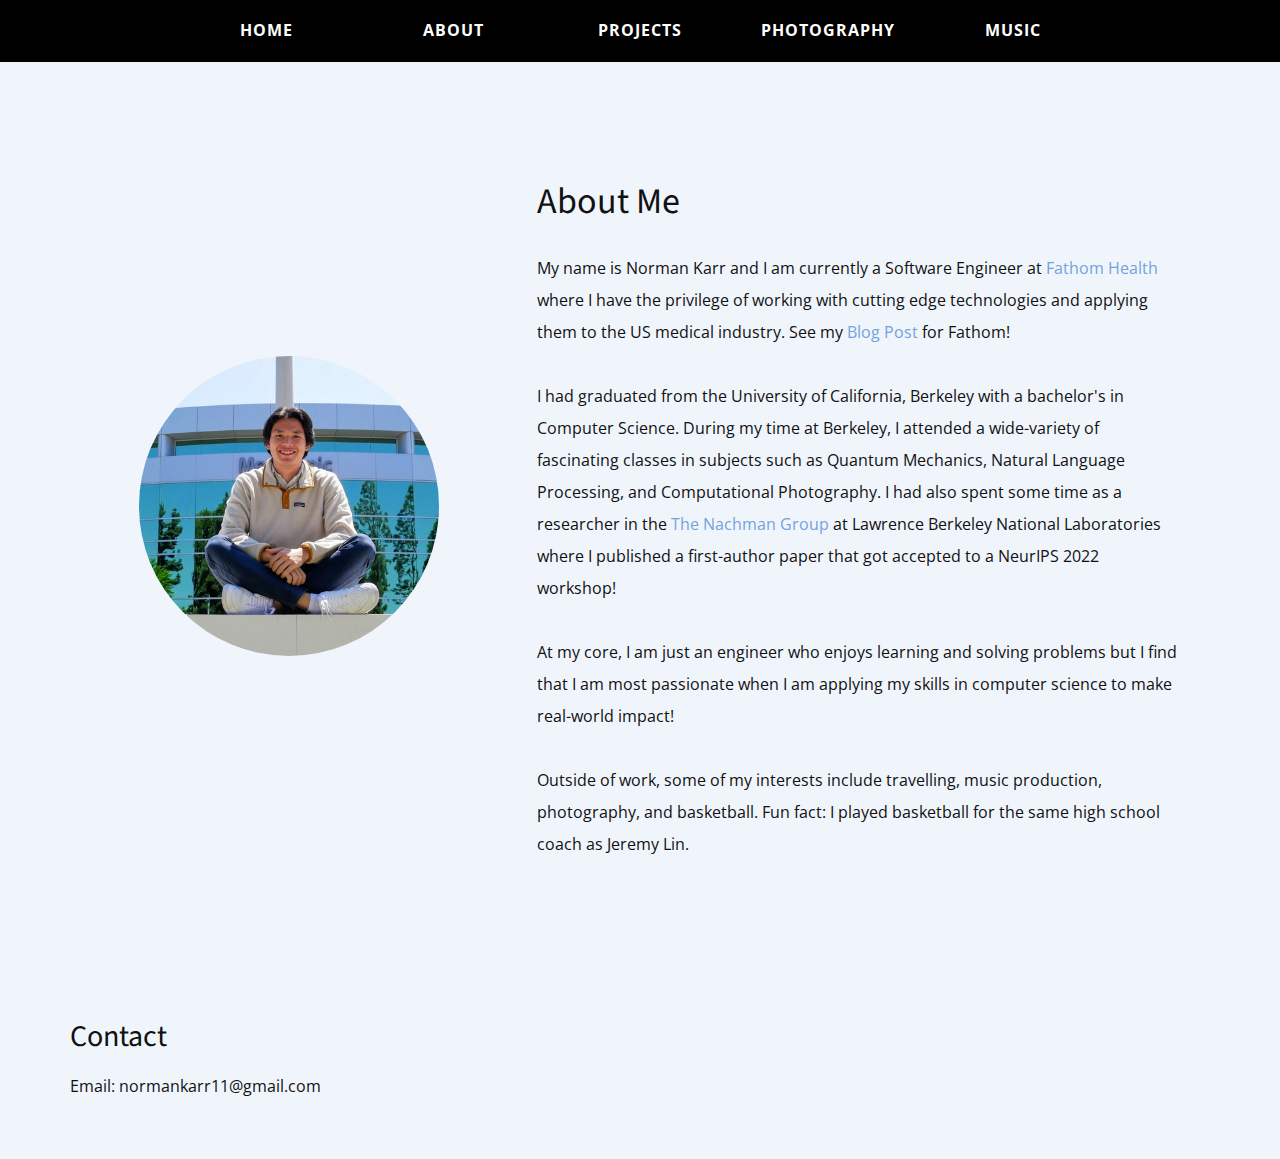
==== commit 158b1bb7: "updates to about page" ====
--- a/About.html
+++ b/About.html
@@ -31,27 +31,27 @@
           <div class="u-repeater u-repeater-1">
             <div class="u-container-style u-custom-item u-list-item u-repeater-item">
               <div class="u-container-layout u-similar-container u-valign-middle u-container-layout-1">
-                <a href="normankarr.com" class="u-black u-border-none u-btn u-button-style u-custom-item u-hover-grey-90 u-btn-1">Home</a>
+                <a href=".." class="u-black u-border-none u-btn u-button-style u-custom-item u-hover-grey-90 u-btn-1">Home</a>
               </div>
             </div>
             <div class="u-container-style u-custom-item u-list-item u-repeater-item">
               <div class="u-container-layout u-similar-container u-valign-middle u-container-layout-2">
-                <a href="normankarr.com/About" class="u-black u-border-none u-btn u-button-style u-custom-item u-hover-grey-90 u-btn-2">About</a>
+                <a href="." class="u-black u-border-none u-btn u-button-style u-custom-item u-hover-grey-90 u-btn-2">About</a>
               </div>
             </div>
             <div class="u-container-style u-custom-item u-list-item u-repeater-item">
               <div class="u-container-layout u-similar-container u-valign-middle u-container-layout-3">
-                <a href="normankarr.com/Projects" class="u-black u-border-none u-btn u-button-style u-custom-item u-hover-grey-90 u-btn-3">Projects</a>
+                <a href="../Projects" class="u-black u-border-none u-btn u-button-style u-custom-item u-hover-grey-90 u-btn-3">Projects</a>
               </div>
             </div>
             <div class="u-container-style u-custom-item u-list-item u-repeater-item">
               <div class="u-container-layout u-similar-container u-valign-middle u-container-layout-4">
-                <a href="normankarr.com/Photography" class="u-black u-border-none u-btn u-button-style u-custom-item u-hover-grey-90 u-btn-4">photography</a>
+                <a href="../Photography" class="u-black u-border-none u-btn u-button-style u-custom-item u-hover-grey-90 u-btn-4">photography</a>
               </div>
             </div>
             <div class="u-container-style u-custom-item u-list-item u-repeater-item">
               <div class="u-container-layout u-similar-container u-valign-middle u-container-layout-5">
-                <a href="normankarr.com/Music" class="u-black u-border-none u-btn u-button-style u-custom-item u-hover-grey-90 u-btn-5">music</a>
+                <a href="../Music" class="u-black u-border-none u-btn u-button-style u-custom-item u-hover-grey-90 u-btn-5">music</a>
               </div>
             </div>
           </div>
@@ -70,9 +70,14 @@
               <div class="u-align-left u-container-style u-layout-cell u-right-cell u-shape-rectangle u-size-37 u-layout-cell-2">
                 <div class="u-container-layout u-valign-top-xs u-container-layout-2">
                   <h2 class="u-text u-text-default u-text-1">About Me</h2>
-                  <p class="u-text u-text-2">My name is Norman Karr and I am currently a senior studying Computer Science at the University of California, Berkeley. I am passionate about Computer Science because, for me, it is simply another canvas through which I can direct my creativity. I am most interested by the field of Machine Learning, particularly in the field of Computer Vision, because many of the problems are very much like art problems.<br>
-                    <br>I currently work for <a href="http://bnachman.web.cern.ch/bnachman/" class="u-active-none u-border-none u-btn u-button-link u-button-style u-hover-none u-none u-text-palette-1-base u-btn-1">The Nachman Group</a> in Berkeley Lab where I am fortunate to get to research at the intersection of machine learning and physics, another one of my favorite subjects. In particular, I work on the application of one-class classifiers for anomaly detection in high energy physics data.<br>
-                    <br>Outside of work and school, some of my interests include music production, photography, and basketball. Fun fact: I played basketball for the same high school coach as Jeremy Lin.<br>
+                  <p class="u-text u-text-2">
+                    My name is Norman Karr and I am currently a Software Engineer at <a href="https://www.fathomhealth.com/" class="u-active-none u-border-none u-btn u-button-link u-button-style u-hover-none u-none u-text-palette-1-base u-btn-1">Fathom Health</a> where I have the privilege of working with cutting edge technologies and applying them to the US medical industry. See my <a href="https://www.fathomhealth.com/insights/growing-with-fathom-norman-karr/" class="u-active-none u-border-none u-btn u-button-link u-button-style u-hover-none u-none u-text-palette-1-base u-btn-1">Blog Post</a> for Fathom!<br>
+
+                    <br>I had graduated from the University of California, Berkeley with a bachelor's in Computer Science. During my time at Berkeley, I attended a wide-variety of fascinating classes in subjects such as Quantum Mechanics, Natural Language Processing, and Computational Photography. I had also spent some time as a researcher in the <a href="http://bnachman.web.cern.ch/bnachman/" class="u-active-none u-border-none u-btn u-button-link u-button-style u-hover-none u-none u-text-palette-1-base u-btn-1">The Nachman Group</a> at Lawrence Berkeley National Laboratories where I published a first-author paper that got accepted to a NeurIPS 2022 workshop!<br>
+
+                    <br>At my core, I am just an engineer who enjoys learning and solving problems but I find that I am most passionate when I am applying my skills in computer science to make real-world impact!<br>
+
+                    <br>Outside of work, some of my interests include travelling, music production, photography, and basketball. Fun fact: I played basketball for the same high school coach as Jeremy Lin.<br>
                   </p>
                 </div>
               </div>
@@ -85,7 +90,7 @@
       <div class="u-clearfix u-sheet u-valign-middle u-sheet-1">
         <h3 class="u-text u-text-default u-text-1">Contact<br>
         </h3>
-        <p class="u-text u-text-2"> Primary Email: normankarr11@gmail.com<br>Secondary Email: nkarr11@berkeley.edu
+        <p class="u-text u-text-2"> Email: normankarr11@gmail.com
         </p>
       </div>
     </section>
